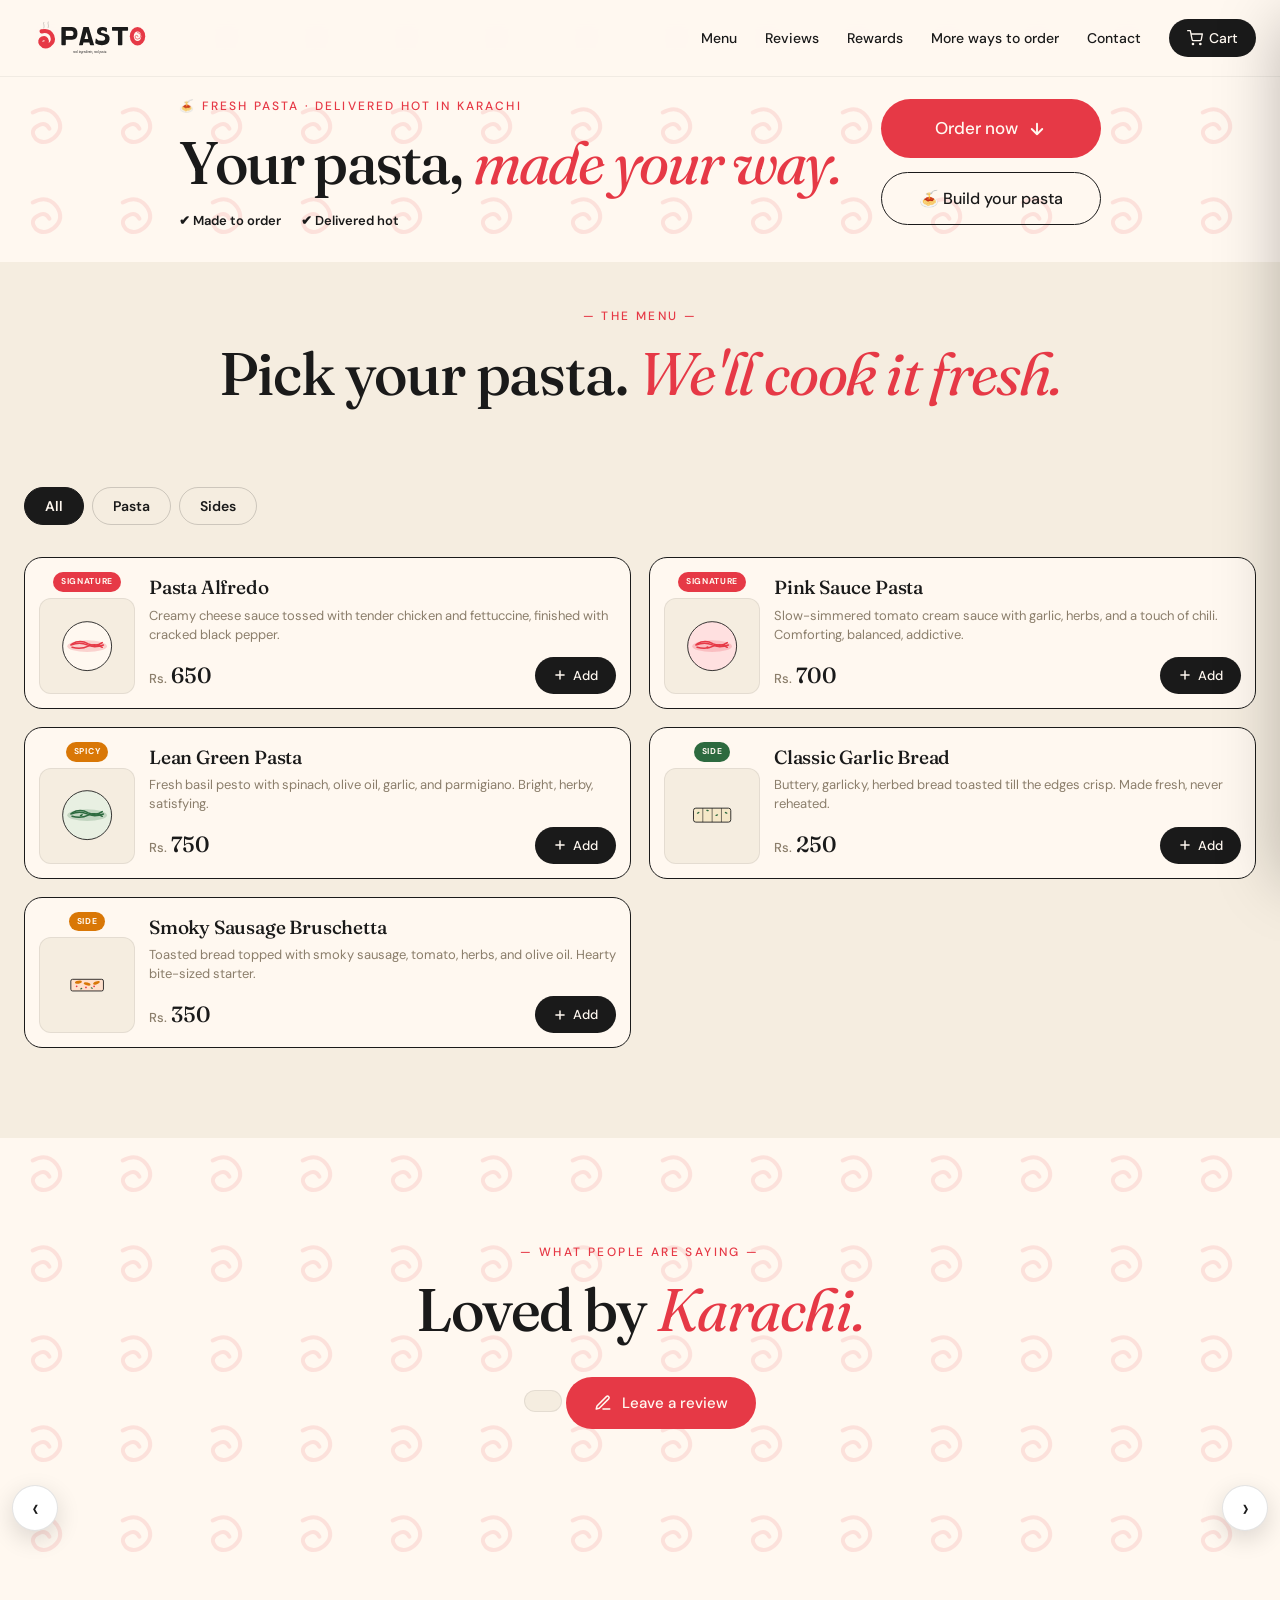
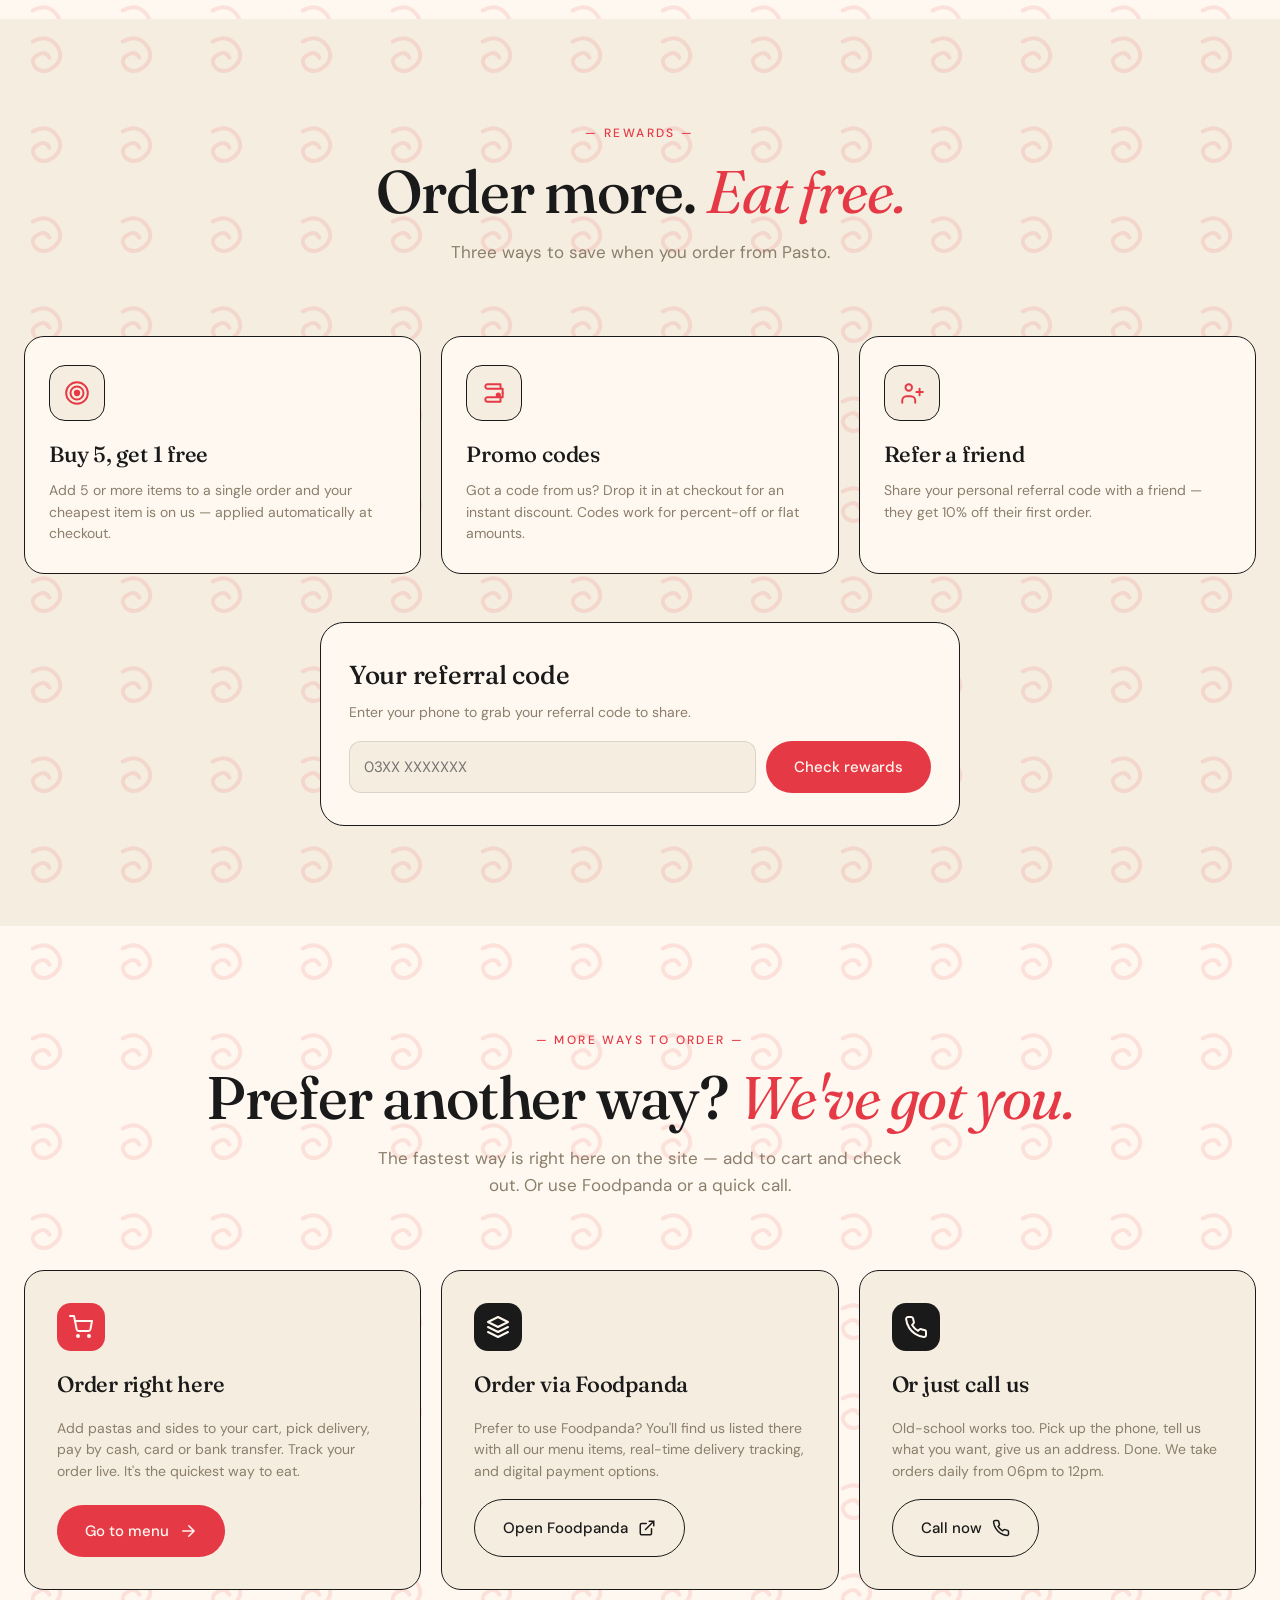
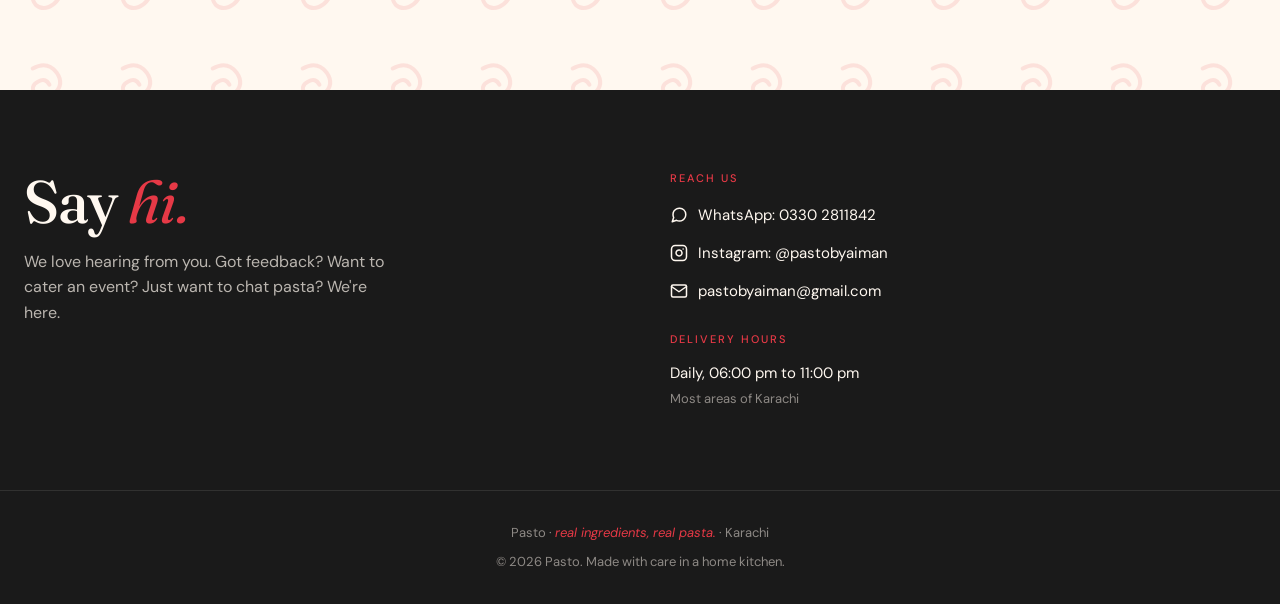
==== index.html @ b7cdc54b "Update hero headline to "Your pasta, made your way" Co-Authored-By: Claude Opus 4.8 <noreply@anthrop" ====
<!DOCTYPE html>
<html lang="en">
<head>
  <meta charset="UTF-8">
  <meta name="viewport" content="width=device-width, initial-scale=1.0">

  <!-- Google Search Console verification -->
  <meta name="google-site-verification" content="7S6_-3o05Q2TpvvovFCHwe0gP1qkDDRc6WX0HGhuEpw" />

  <!-- ============================================== -->
  <!-- SEO — primary tags                             -->
  <!-- ============================================== -->
  <title>Pasto by Aiman — Fresh Italian Pasta Delivered in Karachi</title>
  <meta name="description" content="Fresh pasta, slow simmered sauces, real ingredients only. Order signature Alfredo, Pink Sauce, and more — cooked fresh and delivered hot across Karachi. Cash on delivery.">
  <meta name="keywords" content="pasta delivery Karachi, Italian food Karachi, Pasto by Aiman, fresh pasta home delivery, Alfredo pasta Karachi, pink sauce pasta, pesto pasta, food delivery Karachi, home kitchen Karachi">
  <meta name="author" content="Pasto by Aiman">
  <meta name="robots" content="index, follow, max-image-preview:large">
  <meta name="theme-color" content="#E63946">
  <link rel="canonical" href="https://www.pastobyaiman.com/">

  <!-- Geo targeting (helps local search) -->
  <meta name="geo.region" content="PK-SD">
  <meta name="geo.placename" content="Karachi">
  <meta name="geo.position" content="24.8607;67.0011">
  <meta name="ICBM" content="24.8607, 67.0011">

  <!-- ============================================== -->
  <!-- Open Graph (Facebook, WhatsApp, Instagram)     -->
  <!-- ============================================== -->
  <meta property="og:type" content="restaurant.restaurant">
  <meta property="og:site_name" content="Pasto by Aiman">
  <meta property="og:title" content="Pasto by Aiman — Fresh Italian Pasta Delivered in Karachi">
  <meta property="og:description" content="Fresh pasta, slow simmered sauces, real ingredients only. Order signature Alfredo, Pink Sauce, and more — cooked fresh and delivered hot across Karachi. Cash on delivery.">
  <meta property="og:url" content="https://www.pastobyaiman.com/">
  <meta property="og:image" content="https://www.pastobyaiman.com/assets/og-image.png">
  <meta property="og:image:secure_url" content="https://www.pastobyaiman.com/assets/og-image.png">
  <meta property="og:image:width" content="1200">
  <meta property="og:image:height" content="630">
  <meta property="og:image:alt" content="Pasto by Aiman — fresh Italian pasta delivered in Karachi">
  <meta property="og:locale" content="en_PK">

  <!-- ============================================== -->
  <!-- Twitter Card                                   -->
  <!-- ============================================== -->
  <meta name="twitter:card" content="summary_large_image">
  <meta name="twitter:title" content="Pasto by Aiman — Fresh Italian Pasta Delivered in Karachi">
  <meta name="twitter:description" content="Fresh pasta, slow simmered sauces, real ingredients only. Order signature Alfredo, Pink Sauce, and more — cooked fresh and delivered hot across Karachi. Cash on delivery.">
  <meta name="twitter:image" content="https://www.pastobyaiman.com/assets/og-image.png">

  <!-- ============================================== -->
  <!-- Favicons — multiple sizes so Google can pick   -->
  <!-- one for the search results sitelink icon       -->
  <!-- ============================================== -->
  <link rel="icon" type="image/svg+xml" href="/assets/logo-icon.svg">
  <link rel="icon" type="image/png" sizes="32x32"   href="/assets/logo-icon.png">
  <link rel="icon" type="image/png" sizes="192x192" href="/assets/logo-icon.png">
  <link rel="icon" type="image/png" sizes="512x512" href="/assets/logo-icon.png">
  <link rel="apple-touch-icon" sizes="180x180" href="/assets/logo-icon.png">
  <link rel="shortcut icon" href="/assets/logo-icon.png">

  <!-- ============================================== -->
  <!-- JSON-LD Structured Data — tells Google         -->
  <!-- this is a Restaurant. Required for the         -->
  <!-- "official site" badge + logo in search results. -->
  <!-- ============================================== -->
  <script type="application/ld+json">
  {
    "@context": "https://schema.org",
    "@graph": [
      {
        "@type": "Restaurant",
        "@id": "https://www.pastobyaiman.com/#restaurant",
        "name": "Pasto by Aiman",
        "alternateName": ["Pasto", "Pasto Karachi"],
        "url": "https://www.pastobyaiman.com/",
        "logo": "https://www.pastobyaiman.com/assets/logo-icon.png",
        "image": "https://www.pastobyaiman.com/assets/og-image.png",
        "description": "Fresh pasta, slow simmered sauces, real ingredients only. Order signature Alfredo, Pink Sauce, and more — cooked fresh and delivered hot across Karachi. Cash on delivery.",
        "servesCuisine": ["Italian", "Pasta"],
        "priceRange": "Rs. 250 – Rs. 750",
        "telephone": "+923302811842",
        "email": "pastobyaiman@gmail.com",
        "address": {
          "@type": "PostalAddress",
          "addressLocality": "Karachi",
          "addressRegion": "Sindh",
          "addressCountry": "PK"
        },
        "geo": {
          "@type": "GeoCoordinates",
          "latitude": 24.8607,
          "longitude": 67.0011
        },
        "openingHoursSpecification": [{
          "@type": "OpeningHoursSpecification",
          "dayOfWeek": ["Monday","Tuesday","Wednesday","Thursday","Friday","Saturday","Sunday"],
          "opens": "18:00",
          "closes": "23:00"
        }],
        "sameAs": [
          "https://instagram.com/pastokarachi"
        ],
        "acceptsReservations": false,
        "hasMenu": "https://www.pastobyaiman.com/#menu",
        "potentialAction": {
          "@type": "OrderAction",
          "target": "https://www.pastobyaiman.com/#order"
        }
      },
      {
        "@type": "Organization",
        "@id": "https://www.pastobyaiman.com/#organization",
        "name": "Pasto by Aiman",
        "url": "https://www.pastobyaiman.com/",
        "logo": {
          "@type": "ImageObject",
          "url": "https://www.pastobyaiman.com/assets/logo-icon.png",
          "width": 512,
          "height": 512
        },
        "sameAs": ["https://instagram.com/pastokarachi"]
      },
      {
        "@type": "WebSite",
        "@id": "https://www.pastobyaiman.com/#website",
        "url": "https://www.pastobyaiman.com/",
        "name": "Pasto by Aiman",
        "description": "Fresh pasta, slow simmered sauces, real ingredients only. Order signature Alfredo, Pink Sauce, and more — cooked fresh and delivered hot across Karachi. Cash on delivery.",
        "publisher": { "@id": "https://www.pastobyaiman.com/#organization" }
      }
    ]
  }
  </script>

  <!-- Google Fonts -->
  <link rel="preconnect" href="https://fonts.googleapis.com">
  <link rel="preconnect" href="https://fonts.gstatic.com" crossorigin>
  <link href="https://fonts.googleapis.com/css2?family=Fraunces:ital,opsz,wght@0,9..144,400;0,9..144,500;0,9..144,700;1,9..144,400;1,9..144,500&family=DM+Sans:wght@400;500;700&display=swap" rel="stylesheet">

  <!-- Stylesheet -->
  <link rel="stylesheet" href="css/styles.css">
</head>
<body>

  <!-- ============================================== -->
  <!-- PRE-LAUNCH COUNTDOWN BANNER                    -->
  <!-- Sticky banner at the top, hides itself after   -->
  <!-- the launch date in config.js                   -->
  <!-- ============================================== -->
  <div class="launch-banner" id="launchBanner" hidden>
    <div class="launch-banner-inner">
      <span class="launch-banner-eyebrow">🍝 Opening soon · Karachi</span>
      <div class="launch-countdown" id="launchCountdown">
        <div class="lc-cell"><span class="lc-num" id="lcDays">00</span><span class="lc-label">days</span></div>
        <div class="lc-cell"><span class="lc-num" id="lcHours">00</span><span class="lc-label">hours</span></div>
        <div class="lc-cell"><span class="lc-num" id="lcMins">00</span><span class="lc-label">min</span></div>
        <div class="lc-cell"><span class="lc-num" id="lcSecs">00</span><span class="lc-label">sec</span></div>
      </div>
      <button class="launch-banner-cta" onclick="openLaunchModal()">Get notified</button>
    </div>
  </div>

  <!-- ============================================== -->
  <!-- PAUSE BANNER                                   -->
  <!-- Shown when the owner has toggled ordering off. -->
  <!-- ============================================== -->
  <div class="pause-banner" id="pauseBanner" hidden role="status" aria-live="polite">
    <div class="pause-banner-inner">
      <span class="pause-banner-icon" aria-hidden="true">🚫</span>
      <span class="pause-banner-text">
        <strong>We're not taking orders right now.</strong>
        <span id="pauseBannerReason"></span>
      </span>
    </div>
  </div>

  <!-- ============================================== -->
  <!-- NAVIGATION                                     -->
  <!-- ============================================== -->
  <nav class="nav">
    <div class="nav-inner">
      <a href="#" class="nav-logo" aria-label="Pasto — home">
        <img src="assets/logo-horizontal.svg" alt="Pasto" class="nav-logo-img">
      </a>
      <div class="nav-links">
        <a href="#menu">Menu</a>
        <a href="#reviews">Reviews</a>
        <a href="#rewards">Rewards</a>
        <a href="#order">More ways to order</a>
        <a href="#contact">Contact</a>
        <button class="nav-cart empty" id="navCart" onclick="openCart()">
          <svg width="16" height="16" viewBox="0 0 24 24" fill="none" stroke="currentColor" stroke-width="2" stroke-linecap="round" stroke-linejoin="round">
            <circle cx="9" cy="21" r="1"/>
            <circle cx="20" cy="21" r="1"/>
            <path d="M1 1h4l2.68 13.39a2 2 0 0 0 2 1.61h9.72a2 2 0 0 0 2-1.61L23 6H6"/>
          </svg>
          Cart <span class="cart-count" id="cartCount">0</span>
        </button>
      </div>
      <button class="nav-hamburger" id="navHamburger" aria-label="Menu" aria-expanded="false" aria-controls="mobileNav" onclick="toggleMobileNav()">
        <span></span><span></span><span></span>
      </button>
    </div>
    <div class="mobile-nav" id="mobileNav" hidden>
      <a href="#menu" onclick="closeMobileNav()">Menu</a>
      <a href="#reviews" onclick="closeMobileNav()">Reviews</a>
      <a href="#rewards" onclick="closeMobileNav()">Rewards</a>
      <a href="#order" onclick="closeMobileNav()">More ways to order</a>
      <a href="#contact" onclick="closeMobileNav()">Contact</a>
    </div>
  </nav>

  <!-- ============================================== -->
  <!-- HERO SECTION                                   -->
  <!-- Edit text content directly here                -->
  <!-- ============================================== -->
  <section class="hero hero-compact hero-split">
    <div class="noodle-bg"></div>
    <div class="hero-compact-inner">
      <div class="hero-split-text">
        <div class="hero-eyebrow">🍝 Fresh pasta · delivered hot in Karachi</div>
        <h1 class="hero-title">Your pasta, <em>made your way.</em></h1>

        <!-- Hero launch badge — auto-hides after launch date -->
        <div class="hero-launch-badge" id="heroLaunchBadge" hidden>
          <span class="hero-launch-icon">🍝</span>
          <span class="hero-launch-text">
            <strong>Opening 1st July 2026</strong>
            <span class="hero-launch-sub" id="heroLaunchSub">Get notified when we go live</span>
          </span>
          <button class="hero-launch-btn" onclick="openLaunchModal()">Notify me</button>
        </div>

        <div class="hero-trust">
          <span class="hero-trust-item">✔ Made to order</span>
          <span class="hero-trust-item">✔ Delivered hot</span>
        </div>
      </div>

      <div class="hero-split-cta">
        <a href="#menu" class="btn btn-primary hero-order-btn">
          Order now
          <svg viewBox="0 0 24 24" fill="none" stroke="currentColor" stroke-width="2.5" stroke-linecap="round" stroke-linejoin="round"><path d="M12 5v14M5 12l7 7 7-7"/></svg>
        </a>
        <button type="button" class="btn btn-secondary hero-build-btn" onclick="openBuildPasta()">
          🍝 Build your pasta
        </button>
      </div>
    </div>
  </section>

  <!-- ============================================== -->
  <!-- MENU SECTION                                   -->
  <!-- Menu items are populated by js/app.js          -->
  <!-- Edit prices/items in js/config.js              -->
  <!-- ============================================== -->
  <section class="menu-section" id="menu">
    <div class="section-inner">
      <div class="section-header menu-header reveal">
        <div class="section-eyebrow">— the menu —</div>
        <h2 class="section-title">Pick your pasta. <em>We'll cook it fresh.</em></h2>
      </div>

      <!-- Festive menu-wide discount banner (admin-controlled) -->
      <div class="promo-banner" id="promoBanner" hidden role="status" aria-live="polite"></div>

      <!-- Sticky category tabs -->
      <div class="menu-cats" id="menuCats" role="tablist" aria-label="Menu categories">
        <!-- Tabs are rendered by renderCategoryTabs() in app.js from the live
             categories. This "All" button is a first-paint placeholder. -->
        <button class="menu-cat active" data-cat="all" role="tab" onclick="filterMenuCategory('all', this)">All</button>
      </div>

      <div class="menu-grid" id="menuGrid">
        <!-- Menu items rendered dynamically as vertical list rows -->
      </div>
    </div>
  </section>

  <!-- ============================================== -->
  <!-- REVIEWS SECTION                                -->
  <!-- Cards are populated by js/app.js               -->
  <!-- Edit reviews in js/config.js (REVIEWS array)   -->
  <!-- ============================================== -->
  <section class="reviews-section" id="reviews">
    <div class="noodle-bg"></div>
    <div class="section-inner">
      <div class="section-header reveal">
        <div class="section-eyebrow">— what people are saying —</div>
        <h2 class="section-title">Loved by <em>Karachi.</em></h2>
        <div class="reviews-summary" id="reviewsSummary">
          <!-- Average rating rendered dynamically -->
        </div>
        <button class="btn btn-primary reviews-cta" onclick="openReviewModal()">
          <svg viewBox="0 0 24 24" fill="none" stroke="currentColor" stroke-width="2" stroke-linecap="round" stroke-linejoin="round"><path d="M12 20h9M16.5 3.5a2.12 2.12 0 0 1 3 3L7 19l-4 1 1-4 12.5-12.5z"/></svg>
          Leave a review
        </button>
      </div>
      <div class="reviews-carousel" id="reviewsCarousel">
        <button class="reviews-arrow left" type="button" aria-label="Previous reviews" onclick="scrollReviews(-1)">‹</button>
        <div class="reviews-grid" id="reviewsGrid">
          <!-- Review cards rendered dynamically -->
        </div>
        <button class="reviews-arrow right" type="button" aria-label="See more reviews" onclick="scrollReviews(1)">›</button>
      </div>
      <div class="reviews-hint" id="reviewsHint" hidden>← swipe to see more reviews →</div>
      <div class="reviews-empty" id="reviewsEmpty" hidden>
        <p>No reviews yet — be the first to share your experience.</p>
      </div>
    </div>
  </section>

  <!-- ============================================== -->
  <!-- REWARDS / LOYALTY SECTION                      -->
  <!-- ============================================== -->
  <section class="rewards-section" id="rewards">
    <div class="noodle-bg"></div>
    <div class="section-inner">
      <div class="section-header reveal">
        <div class="section-eyebrow" style="color: var(--red)">— rewards —</div>
        <h2 class="section-title">Order more. <em>Eat free.</em></h2>
        <p class="section-sub">Three ways to save when you order from Pasto.</p>
      </div>

      <div class="rewards-grid reveal">
        <div class="reward-card">
          <div class="reward-icon">
            <svg viewBox="0 0 24 24" fill="none" stroke="currentColor" stroke-width="1.8" stroke-linecap="round" stroke-linejoin="round"><circle cx="12" cy="12" r="10"/><circle cx="12" cy="12" r="6"/><circle cx="12" cy="12" r="2" fill="currentColor"/></svg>
          </div>
          <h3 class="reward-title">Buy 5, get 1 free</h3>
          <p class="reward-text">Add 5 or more items to a single order and your cheapest item is on us — applied automatically at checkout.</p>
        </div>
        <div class="reward-card">
          <div class="reward-icon">
            <svg viewBox="0 0 24 24" fill="none" stroke="currentColor" stroke-width="1.8" stroke-linecap="round" stroke-linejoin="round"><path d="M20 12V8H6a2 2 0 0 1 0-4h12v4"/><path d="M20 12v4H6a2 2 0 0 0 0 4h12v-4"/><circle cx="16" cy="14" r="1.5" fill="currentColor"/></svg>
          </div>
          <h3 class="reward-title">Promo codes</h3>
          <p class="reward-text">Got a code from us? Drop it in at checkout for an instant discount. Codes work for percent-off or flat amounts.</p>
        </div>
        <div class="reward-card">
          <div class="reward-icon">
            <svg viewBox="0 0 24 24" fill="none" stroke="currentColor" stroke-width="1.8" stroke-linecap="round" stroke-linejoin="round"><circle cx="9" cy="7" r="3"/><path d="M3 21v-2a4 4 0 0 1 4-4h4a4 4 0 0 1 4 4v2"/><line x1="19" y1="8" x2="19" y2="14"/><line x1="22" y1="11" x2="16" y2="11"/></svg>
          </div>
          <h3 class="reward-title">Refer a friend</h3>
          <p class="reward-text">Share your personal referral code with a friend — they get 10% off their first order.</p>
        </div>
      </div>

      <!-- Loyalty card lookup -->
      <div class="rewards-lookup reveal" id="rewardsLookup">
        <div class="rewards-lookup-head">
          <h3 class="rewards-lookup-title">Your referral code</h3>
          <p class="rewards-lookup-sub">Enter your phone to grab your referral code to share.</p>
        </div>
        <form class="rewards-form" id="rewardsForm">
          <input type="tel" id="rewardsPhone" placeholder="03XX XXXXXXX" required>
          <button type="submit" class="btn btn-primary">Check rewards</button>
        </form>

        <div class="rewards-result" id="rewardsResult" hidden>
          <!-- Filled in by app.js -->
        </div>
      </div>
    </div>
  </section>

  <!-- ============================================== -->
  <!-- ORDER SECTION                                  -->
  <!-- ============================================== -->
  <section class="order-section" id="order">
    <div class="noodle-bg"></div>
    <div class="section-inner">
      <div class="section-header reveal">
        <div class="section-eyebrow">— more ways to order —</div>
        <h2 class="section-title">Prefer another way? <em>We've got you.</em></h2>
        <p class="section-sub">The fastest way is right here on the site — add to cart and check out. Or use Foodpanda or a quick call.</p>
      </div>
      <div class="order-options">
        <div class="order-card featured reveal">
          <div class="order-card-icon">
            <svg viewBox="0 0 24 24" fill="none" stroke="currentColor" stroke-width="2" stroke-linecap="round" stroke-linejoin="round"><circle cx="9" cy="21" r="1"/><circle cx="20" cy="21" r="1"/><path d="M1 1h4l2.68 13.39a2 2 0 0 0 2 1.61h9.72a2 2 0 0 0 2-1.61L23 6H6"/></svg>
          </div>
          <h3 class="order-card-title">Order right here</h3>
          <p class="order-card-desc">Add pastas and sides to your cart, pick delivery, pay by cash, card or bank transfer. Track your order live. It's the quickest way to eat.</p>
          <button class="btn btn-primary" onclick="document.getElementById('menu').scrollIntoView({behavior:'smooth'})" style="align-self: flex-start;">
            Go to menu
            <svg viewBox="0 0 24 24" fill="none" stroke="currentColor" stroke-width="2" stroke-linecap="round"><path d="M5 12h14M13 5l7 7-7 7"/></svg>
          </button>
        </div>
        <div class="order-card reveal">
          <div class="order-card-icon">
            <svg viewBox="0 0 24 24" fill="none" stroke="currentColor" stroke-width="2" stroke-linecap="round" stroke-linejoin="round"><path d="M12 2L2 7l10 5 10-5-10-5zM2 17l10 5 10-5M2 12l10 5 10-5"/></svg>
          </div>
          <h3 class="order-card-title">Order via Foodpanda</h3>
          <p class="order-card-desc">Prefer to use Foodpanda? You'll find us listed there with all our menu items, real-time delivery tracking, and digital payment options.</p>
          <a href="#" id="foodpandaBtn" target="_blank" rel="noopener" class="btn btn-secondary" style="align-self: flex-start;">
            Open Foodpanda
            <svg viewBox="0 0 24 24" fill="none" stroke="currentColor" stroke-width="2" stroke-linecap="round"><path d="M18 13v6a2 2 0 0 1-2 2H5a2 2 0 0 1-2-2V8a2 2 0 0 1 2-2h6M15 3h6v6M10 14L21 3"/></svg>
          </a>
        </div>
        <div class="order-card reveal">
          <div class="order-card-icon">
            <svg viewBox="0 0 24 24" fill="none" stroke="currentColor" stroke-width="2" stroke-linecap="round" stroke-linejoin="round"><path d="M22 16.92v3a2 2 0 0 1-2.18 2 19.79 19.79 0 0 1-8.63-3.07 19.5 19.5 0 0 1-6-6 19.79 19.79 0 0 1-3.07-8.67A2 2 0 0 1 4.11 2h3a2 2 0 0 1 2 1.72c.127.96.361 1.903.7 2.81a2 2 0 0 1-.45 2.11L8.09 9.91a16 16 0 0 0 6 6l1.27-1.27a2 2 0 0 1 2.11-.45c.907.339 1.85.573 2.81.7A2 2 0 0 1 22 16.92z"/></svg>
          </div>
          <h3 class="order-card-title">Or just call us</h3>
          <p class="order-card-desc">Old-school works too. Pick up the phone, tell us what you want, give us an address. Done. We take orders daily from 06pm to 12pm.</p>
          <a href="#" id="callBtn" class="btn btn-secondary" style="align-self: flex-start;">
            Call now
            <svg viewBox="0 0 24 24" fill="none" stroke="currentColor" stroke-width="2" stroke-linecap="round"><path d="M22 16.92v3a2 2 0 0 1-2.18 2 19.79 19.79 0 0 1-8.63-3.07 19.5 19.5 0 0 1-6-6 19.79 19.79 0 0 1-3.07-8.67A2 2 0 0 1 4.11 2h3a2 2 0 0 1 2 1.72c.127.96.361 1.903.7 2.81a2 2 0 0 1-.45 2.11L8.09 9.91a16 16 0 0 0 6 6l1.27-1.27a2 2 0 0 1 2.11-.45c.907.339 1.85.573 2.81.7A2 2 0 0 1 22 16.92z"/></svg>
          </a>
        </div>
      </div>
    </div>
  </section>

  <!-- ============================================== -->
  <!-- CONTACT SECTION                                -->
  <!-- ============================================== -->
  <section class="contact-section" id="contact">
    <div class="contact-inner">
      <div class="contact-grid">
        <div>
          <h2 class="section-title" style="color: var(--cream); text-align: left;">Say <em>hi.</em></h2>
          <p style="color: rgba(255, 248, 240, 0.7); margin-top: 8px; max-width: 380px;">We love hearing from you. Got feedback? Want to cater an event? Just want to chat pasta? We're here.</p>
        </div>
        <div class="contact-block">
          <div class="contact-label">Reach us</div>
          <div class="contact-links" id="contactLinks">
            <!-- Rendered by app.js using config -->
          </div>
          <div style="margin-top: 28px;">
            <div class="contact-label">Delivery hours</div>
            <div style="color: var(--cream); font-size: 15px;">Daily, 06:00 pm to 11:00 pm</div>
            <div style="color: rgba(255, 248, 240, 0.5); font-size: 13px; margin-top: 4px;">Most areas of Karachi</div>
          </div>
        </div>
      </div>
    </div>
  </section>

  <!-- ============================================== -->
  <!-- FOOTER                                         -->
  <!-- ============================================== -->
  <footer class="footer">
    <div style="margin-bottom: 8px;">Pasto · <em>real ingredients, real pasta.</em> · Karachi</div>
    <div>© 2026 Pasto. Made with care in a home kitchen.</div>
  </footer>

  <!-- ============================================== -->
  <!-- DISH PHOTO LIGHTBOX                            -->
  <!-- ============================================== -->
  <div class="dish-lightbox" id="dishLightbox" hidden onclick="if(event.target===this)closeDishLightbox()">
    <button class="dish-lightbox-close" onclick="closeDishLightbox()" aria-label="Close photo">
      <svg viewBox="0 0 24 24" fill="none" stroke="currentColor" stroke-width="2.5" stroke-linecap="round"><path d="M18 6L6 18M6 6l12 12"/></svg>
    </button>
    <figure class="dish-lightbox-figure">
      <img id="dishLightboxImg" src="" alt="">
      <figcaption id="dishLightboxCaption"></figcaption>
    </figure>
  </div>

  <!-- ============================================== -->
  <!-- PRODUCT POPUP (photo, description, add-ons)    -->
  <!-- ============================================== -->
  <div class="product-modal" id="productModal" hidden onclick="if(event.target===this)closeProductModal()">
    <div class="product-modal-card" role="dialog" aria-modal="true" aria-label="Product details">
      <button class="product-modal-close" onclick="closeProductModal()" aria-label="Close">
        <svg viewBox="0 0 24 24" fill="none" stroke="currentColor" stroke-width="2.5" stroke-linecap="round"><path d="M18 6L6 18M6 6l12 12"/></svg>
      </button>
      <div class="product-modal-body" id="productModalBody"><!-- filled dynamically --></div>
    </div>
  </div>

  <!-- ============================================== -->
  <!-- BUILD YOUR PASTA CUSTOMISER                     -->
  <!-- ============================================== -->
  <div class="product-modal" id="buildModal" hidden onclick="if(event.target===this)closeBuildPasta()">
    <div class="product-modal-card" role="dialog" aria-modal="true" aria-label="Build your pasta">
      <button class="product-modal-close" onclick="closeBuildPasta()" aria-label="Close">
        <svg viewBox="0 0 24 24" fill="none" stroke="currentColor" stroke-width="2.5" stroke-linecap="round"><path d="M18 6L6 18M6 6l12 12"/></svg>
      </button>
      <div class="product-modal-body" id="buildModalBody"><!-- filled dynamically --></div>
    </div>
  </div>

  <!-- ============================================== -->
  <!-- STICKY VIEW-CART BAR (shows when cart has items) -->
  <!-- ============================================== -->
  <button class="cart-bar" id="cartBar" hidden onclick="openCart()" aria-label="View cart and check out">
    <span class="cart-bar-left">
      <span class="cart-bar-badge" id="cartBarCount">0</span>
      <span class="cart-bar-label">View cart</span>
    </span>
    <span class="cart-bar-right">
      <span class="cart-bar-total" id="cartBarTotal">Rs. 0</span>
      <svg viewBox="0 0 24 24" fill="none" stroke="currentColor" stroke-width="2.5" stroke-linecap="round" stroke-linejoin="round"><path d="M5 12h14M13 5l7 7-7 7"/></svg>
    </span>
  </button>

  <!-- ============================================== -->
  <!-- CART DRAWER                                    -->
  <!-- ============================================== -->
  <div class="overlay" id="overlay" onclick="closeCart(); closeModal(); closeReviewModal(); closeLaunchModal(); closeOrderConfirmModal(); closeClosedModal(); closePausedModal(); closeProductModal(); closeBuildPasta();"></div>
  <aside class="cart-drawer" id="cartDrawer">
    <div class="cart-header">
      <div class="cart-title">Your order</div>
      <button class="cart-close" onclick="closeCart()" aria-label="Close cart">
        <svg width="18" height="18" viewBox="0 0 24 24" fill="none" stroke="currentColor" stroke-width="2" stroke-linecap="round"><path d="M18 6L6 18M6 6l12 12"/></svg>
      </button>
    </div>
    <div class="cart-body" id="cartBody"></div>
    <div class="cart-foot">
      <div class="cart-total">
        <span class="cart-total-label">Total</span>
        <span class="cart-total-val" id="cartTotal">Rs. 0</span>
      </div>
      <div class="cart-note">Cash on delivery · Free in most of Karachi</div>
      <button class="checkout-btn" id="checkoutBtn" onclick="openCheckoutModal()" disabled>
        Place order
        <svg width="16" height="16" viewBox="0 0 24 24" fill="none" stroke="currentColor" stroke-width="2" stroke-linecap="round" stroke-linejoin="round"><path d="M21 11.5a8.38 8.38 0 0 1-.9 3.8 8.5 8.5 0 0 1-7.6 4.7 8.38 8.38 0 0 1-3.8-.9L3 21l1.9-5.7a8.38 8.38 0 0 1-.9-3.8 8.5 8.5 0 0 1 4.7-7.6 8.38 8.38 0 0 1 3.8-.9h.5a8.48 8.48 0 0 1 8 8v.5z"/></svg>
      </button>
    </div>
  </aside>

  <!-- ============================================== -->
  <!-- CHECKOUT MODAL                                 -->
  <!-- ============================================== -->
  <div class="modal" id="checkoutModal">
    <h2 class="modal-title">One more step</h2>
    <p class="modal-sub">Fill in your details — we'll start on your order right away.</p>
    <div class="field">
      <label for="custName">Name</label>
      <input type="text" id="custName" placeholder="Your full name" required>
    </div>
    <div class="field">
      <label for="custPhone">Phone</label>
      <input type="tel" id="custPhone" placeholder="03XX XXXXXXX" required>
    </div>
    <div class="field">
      <label for="custAltPhone">Alternate phone (optional)</label>
      <input type="tel" id="custAltPhone" placeholder="Another number we can reach you on">
    </div>
    <div class="field">
      <label for="custEmail">Email (optional)</label>
      <input type="email" id="custEmail" placeholder="For an order confirmation">
    </div>
    <div class="field">
      <label for="custAddress">Delivery address</label>
      <textarea id="custAddress" placeholder="House #, street, area, city — and any landmark" required></textarea>
    </div>
    <div class="field">
      <label for="custNotes">Notes (optional)</label>
      <textarea id="custNotes" placeholder="Less spicy? No coriander? Extra napkins? Let us know."></textarea>
    </div>
    <div class="field">
      <label for="custCoupon">Promo / referral code (optional)</label>
      <div class="coupon-row">
        <input type="text" id="custCoupon" placeholder="e.g. WELCOME10" autocomplete="off" maxlength="32">
        <button type="button" class="btn btn-secondary coupon-apply" onclick="applyCoupon()">Apply</button>
      </div>
      <div class="coupon-feedback" id="couponFeedback"></div>
    </div>
    <div class="checkout-loyalty" id="checkoutLoyalty" hidden></div>

    <!-- Payment method picker -->
    <div class="field">
      <label>Payment method</label>
      <div class="pay-picker" id="payPicker">
        <label class="pay-option active">
          <input type="radio" name="payMethod" value="cod" checked onchange="onPayMethodChange()">
          <span class="pay-option-body">
            <svg viewBox="0 0 24 24" fill="none" stroke="currentColor" stroke-width="2" stroke-linecap="round" stroke-linejoin="round"><rect x="2" y="6" width="20" height="12" rx="2"/><circle cx="12" cy="12" r="2"/></svg>
            <span class="pay-option-title">Cash on delivery</span>
            <span class="pay-option-desc">Pay the rider when your order arrives.</span>
          </span>
        </label>
        <label class="pay-option pay-option-promo">
          <input type="radio" name="payMethod" value="prepay" onchange="onPayMethodChange()">
          <span class="pay-option-body">
            <svg viewBox="0 0 24 24" fill="none" stroke="currentColor" stroke-width="2" stroke-linecap="round" stroke-linejoin="round"><rect x="2" y="5" width="20" height="14" rx="2"/><path d="M2 10h20"/></svg>
            <span class="pay-option-title">Prepay — Easypaisa / JazzCash <span class="pay-option-badge" id="prepayBadge">SAVE</span></span>
            <span class="pay-option-desc">Pay in advance and save. We'll show the number after you place the order.</span>
          </span>
        </label>
      </div>
    </div>

    <!-- Prepay note (the wallet number is revealed only after the order is placed) -->
    <div class="pay-panel" id="prepayPanel" hidden>
      <p class="pay-card-note">After you place the order, we'll show our Easypaisa/JazzCash number on the confirmation screen — pay there and upload your screenshot.</p>
    </div>

    <div class="checkout-total" id="checkoutTotal"></div>
    <div class="modal-foot">
      <button class="modal-cancel" onclick="closeModal()">Cancel</button>
      <button class="modal-submit" onclick="submitOrder()">Place order</button>
    </div>
  </div>

  <!-- ============================================== -->
  <!-- CLOSED / OUTSIDE BUSINESS HOURS MODAL          -->
  <!-- Shown when a customer tries to check out       -->
  <!-- before 6 PM or after 11 PM Karachi time.       -->
  <!-- ============================================== -->
  <div class="modal closed-modal" id="closedModal">
    <div class="closed-modal-icon">🕕</div>
    <h2 class="modal-title">Kitchen's closed right now</h2>
    <p class="modal-sub">
      We take orders during our kitchen hours (Karachi time) —
      that way every dish is cooked to order and delivered piping hot.
    </p>
    <div class="closed-status" id="closedStatus"></div>
    <p class="closed-note">
      Your cart is saved. Come back when we're open and we'll get cooking right away 🍝
    </p>
    <div class="modal-foot">
      <button class="modal-submit" onclick="closeClosedModal()">Got it</button>
    </div>
  </div>

  <!-- ============================================== -->
  <!-- PAUSED MODAL — owner has toggled ordering off  -->
  <!-- ============================================== -->
  <div class="modal closed-modal" id="pausedModal">
    <div class="closed-modal-icon">🚫</div>
    <h2 class="modal-title">Not taking orders right now</h2>
    <p class="modal-sub" id="pausedModalMsg">
      We've paused orders for a moment. Please try again shortly — we'll be back on very soon 🍝
    </p>
    <p class="closed-note">
      Your cart is saved. As soon as we're back on, tap Place order and we'll get cooking.
    </p>
    <div class="modal-foot">
      <button class="modal-submit" onclick="closePausedModal()">Got it</button>
    </div>
  </div>

  <!-- ============================================== -->
  <!-- ORDER CONFIRMATION MODAL                       -->
  <!-- Shown AFTER an order is saved to the database. -->
  <!-- The WhatsApp button is a real anchor so tapping -->
  <!-- it counts as a direct user gesture (fixes iOS   -->
  <!-- Safari popup blocking).                        -->
  <!-- ============================================== -->
  <div class="modal order-confirm-modal" id="orderConfirmModal">
    <div class="order-confirm-check" aria-hidden="true">
      <svg viewBox="0 0 24 24" fill="none" stroke="currentColor" stroke-width="3" stroke-linecap="round" stroke-linejoin="round"><polyline points="20 6 9 17 4 12"/></svg>
    </div>
    <h2 class="modal-title">Order placed!</h2>
    <p class="modal-sub">We got your order and we're getting ready to cook 🍝</p>

    <div class="oc-code-card">
      <div class="oc-code-label">Your order code</div>
      <div class="oc-code-value">#<span id="confirmOrderCode">–</span></div>
    </div>

    <!-- Prepay wallet reveal + screenshot upload (populated by app.js for prepay orders) -->
    <div class="prepay-reveal" id="prepayReveal" hidden></div>

    <p class="oc-instructions">
      Track your order status live below. We'll update you every step of the way — from prep to your door.
    </p>

    <button type="button" class="oc-primary-btn" onclick="finishOrderFlow()">
      Continue to my order tracker
    </button>
  </div>

  <!-- ============================================== -->
  <!-- REVIEW SUBMISSION MODAL                        -->
  <!-- ============================================== -->
  <div class="modal" id="reviewModal">
    <h2 class="modal-title">Share your experience</h2>
    <p class="modal-sub">Tell us how it went. Your review will be sent to us for moderation, and may be featured on the site.</p>
    <div class="field">
      <label for="revName">Your name</label>
      <input type="text" id="revName" placeholder="e.g. Sara Ahmed" required>
    </div>
    <div class="field">
      <label for="revLocation">Area (optional)</label>
      <input type="text" id="revLocation" placeholder="e.g. DHA, Clifton, Gulshan">
    </div>
    <div class="field">
      <label>Your rating</label>
      <div class="rating-input" id="ratingInput" role="radiogroup" aria-label="Star rating">
        <button type="button" class="rating-star" data-value="1" aria-label="1 star">★</button>
        <button type="button" class="rating-star" data-value="2" aria-label="2 stars">★</button>
        <button type="button" class="rating-star" data-value="3" aria-label="3 stars">★</button>
        <button type="button" class="rating-star" data-value="4" aria-label="4 stars">★</button>
        <button type="button" class="rating-star" data-value="5" aria-label="5 stars">★</button>
      </div>
    </div>
    <div class="field">
      <label for="revQuote">Your review</label>
      <textarea id="revQuote" placeholder="What did you order? How was the food, packaging, delivery?" required maxlength="400"></textarea>
    </div>
    <div class="modal-foot">
      <button class="modal-cancel" onclick="closeReviewModal()">Cancel</button>
      <button class="modal-submit" onclick="submitReview()">Submit review</button>
    </div>
  </div>

  <!-- ============================================== -->
  <!-- LIVE ORDER TRACKER                             -->
  <!-- Appears after a customer places an order.      -->
  <!-- Polls Supabase every 15s for status updates.   -->
  <!-- ============================================== -->
  <aside class="order-tracker" id="orderTracker" hidden aria-live="polite">
    <button class="order-tracker-close" id="orderTrackerClose" aria-label="Hide tracker">
      <svg viewBox="0 0 24 24" fill="none" stroke="currentColor" stroke-width="2" stroke-linecap="round"><path d="M18 6L6 18M6 6l12 12"/></svg>
    </button>
    <div class="order-tracker-head">
      <div>
        <div class="order-tracker-eyebrow">Your order</div>
        <div class="order-tracker-code">#<span id="trackerCode">—</span></div>
      </div>
      <div class="order-tracker-status" id="trackerStatus">Order received</div>
    </div>
    <ol class="order-tracker-steps" id="trackerSteps"></ol>
    <div class="order-tracker-foot" id="trackerFoot"></div>
  </aside>

  <!-- Floating pill to re-open a dismissed order tracker -->
  <button class="order-pill" id="orderPill" hidden aria-label="Reopen order tracker">
    <svg viewBox="0 0 24 24" fill="none" stroke="currentColor" stroke-width="2" stroke-linecap="round" stroke-linejoin="round"><circle cx="12" cy="12" r="9"/><path d="M12 7v5l3 2"/></svg>
    <span>Track order <span class="order-pill-code"></span></span>
  </button>

  <!-- ============================================== -->
  <!-- PRE-LAUNCH MODAL                               -->
  <!-- Appears when users try to add to cart or       -->
  <!-- check out before the launch date.              -->
  <!-- ============================================== -->
  <div class="modal launch-modal" id="launchModal">
    <div class="launch-modal-art">🍝</div>
    <h2 class="modal-title">We open on <em>1st July 2026</em></h2>
    <p class="modal-sub">Pasto is firing up the kitchen. We're not taking orders yet — but you can be the first to know the moment we go live.</p>

    <!-- Mini countdown inside the modal -->
    <div class="launch-modal-countdown" id="launchModalCountdown">
      <div class="lc-cell"><span class="lc-num" id="lcmDays">00</span><span class="lc-label">days</span></div>
      <div class="lc-cell"><span class="lc-num" id="lcmHours">00</span><span class="lc-label">hours</span></div>
      <div class="lc-cell"><span class="lc-num" id="lcmMins">00</span><span class="lc-label">min</span></div>
      <div class="lc-cell"><span class="lc-num" id="lcmSecs">00</span><span class="lc-label">sec</span></div>
    </div>

    <div class="field">
      <label for="notifyName">Your name</label>
      <input type="text" id="notifyName" placeholder="What should we call you?">
    </div>
    <div class="field">
      <label for="notifyPhone">WhatsApp number</label>
      <input type="tel" id="notifyPhone" placeholder="03XX XXXXXXX">
    </div>
    <p class="launch-modal-note">We'll WhatsApp you the moment we open and send your first-week discount code 🎁</p>
    <div class="modal-foot">
      <button class="modal-cancel" onclick="closeLaunchModal()">Browse menu</button>
      <button class="modal-submit" onclick="submitLaunchNotify()">Notify me</button>
    </div>
  </div>

  <!-- Toast notification -->
  <div class="toast" id="toast"></div>

  <!-- JavaScript files (order matters: config must load before app) -->
  <!-- Vendored supabase-js v2.110.0 (served same-origin — no third-party CDN; Finding 5) -->
  <script src="js/vendor/supabase.js"></script>
  <script src="js/config.js"></script>
  <script src="js/supabase-client.js"></script>
  <script src="js/app.js"></script>
</body>
</html>
---- css/styles.css ----
/* ==================================================
   PASTO — STYLESHEET
   All visual styling for the Pasto website.
   Edit this file to change colors, fonts, spacing, layout.
   ================================================== */

/* ============================================
   CSS VARIABLES (your brand colors & fonts)
   Edit these to change the entire site's look.
   ============================================ */
:root {
  --red: #E63946;
  --red-dark: #C92837;
  --charcoal: #1A1A1A;
  --cream: #FFF8F0;
  --cream-dark: #F5EDE0;
  --kraft: #C9A876;
  --muted: #8B7E6B;
  --display: 'Fraunces', Georgia, serif;
  --sans: 'DM Sans', -apple-system, sans-serif;
  --maxw: 1240px;
}

/* ============================================
   RESET & BASE
   ============================================ */
* {
  margin: 0;
  padding: 0;
  box-sizing: border-box;
  -webkit-tap-highlight-color: transparent;
}

html { scroll-behavior: smooth; }

body {
  font-family: var(--sans);
  color: var(--charcoal);
  background: var(--cream);
  line-height: 1.6;
  font-size: 16px;
  overflow-x: hidden;
}

img, svg { display: block; max-width: 100%; }
button { font-family: inherit; cursor: pointer; border: none; background: none; }
a { color: inherit; text-decoration: none; }

/* ============================================
   BACKGROUND NOODLE PATTERN
   Used throughout the site for subtle texture
   ============================================ */
.noodle-bg {
  position: absolute;
  inset: 0;
  background-image: url("data:image/svg+xml;utf8,<svg xmlns='http://www.w3.org/2000/svg' width='90' height='90' viewBox='0 0 90 90'><g transform='translate(18,14) rotate(-15)'><path d='M 12 12 Q 28 8 34 22 Q 39 36 26 42 Q 14 47 8 38 Q 4 28 14 26 Q 22 24 24 32' fill='none' stroke='%23E63946' stroke-width='4' stroke-linecap='round' stroke-linejoin='round' opacity='0.12'/></g></svg>");
  pointer-events: none;
  z-index: 0;
}

/* ============================================
   NAVIGATION
   ============================================ */
.nav {
  position: fixed;
  top: 0;
  left: 0;
  right: 0;
  z-index: 100;
  padding: 16px 24px;
  background: rgba(255, 248, 240, 0.92);
  backdrop-filter: blur(12px);
  -webkit-backdrop-filter: blur(12px);
  border-bottom: 1px solid rgba(26, 26, 26, 0.06);
  transition: padding 0.3s ease;
}

.nav-inner {
  max-width: var(--maxw);
  margin: 0 auto;
  display: flex;
  align-items: center;
  justify-content: space-between;
  gap: 16px;
}

.nav-logo {
  display: flex;
  align-items: center;
  text-decoration: none;
}
.nav-logo-img {
  height: 44px;
  width: auto;
  display: block;
}

.nav-links { display: flex; align-items: center; gap: 28px; }

.nav-links a {
  font-size: 14px;
  font-weight: 500;
  color: var(--charcoal);
  position: relative;
  transition: color 0.2s;
}

.nav-links a:hover { color: var(--red); }

.nav-cart {
  display: flex;
  align-items: center;
  gap: 6px;
  background: var(--charcoal);
  color: var(--cream);
  padding: 10px 18px;
  border-radius: 100px;
  font-size: 14px;
  font-weight: 500;
  transition: transform 0.2s, background 0.2s;
}

.nav-cart:hover {
  background: var(--red);
  transform: translateY(-1px);
}

.cart-count {
  background: var(--red);
  color: var(--cream);
  font-size: 11px;
  font-weight: 700;
  min-width: 20px;
  height: 20px;
  border-radius: 100px;
  display: inline-flex;
  align-items: center;
  justify-content: center;
  padding: 0 6px;
}

.nav-cart.empty .cart-count { display: none; }

@media (max-width: 768px) {
  .nav-links a:not(.nav-cart) { display: none; }
  .nav-logo-img { height: 36px; }
}

/* ============================================
   HERO SECTION
   ============================================ */
.hero {
  position: relative;
  min-height: 100vh;
  padding: 120px 24px 80px;
  display: flex;
  align-items: center;
  overflow: hidden;
}

.hero-inner {
  max-width: var(--maxw);
  margin: 0 auto;
  width: 100%;
  position: relative;
  z-index: 2;
  display: grid;
  grid-template-columns: 1fr 0.8fr;
  gap: 60px;
  align-items: center;
}

.hero-eyebrow {
  display: inline-flex;
  align-items: center;
  gap: 10px;
  font-size: 12px;
  font-weight: 500;
  letter-spacing: 0.18em;
  text-transform: uppercase;
  color: var(--red);
  margin-bottom: 28px;
  opacity: 0;
  animation: fadeUp 0.7s 0.1s forwards;
}

.hero-eyebrow::before {
  content: '';
  width: 32px;
  height: 1px;
  background: var(--red);
}

.hero-title {
  font-family: var(--display);
  font-weight: 500;
  font-size: clamp(48px, 8vw, 96px);
  line-height: 0.95;
  letter-spacing: -0.03em;
  color: var(--charcoal);
  margin-bottom: 24px;
  opacity: 0;
  animation: fadeUp 0.7s 0.2s forwards;
}

.hero-title em {
  font-style: italic;
  font-weight: 400;
  color: var(--red);
}

.hero-sub {
  font-size: clamp(17px, 2vw, 20px);
  line-height: 1.5;
  color: var(--muted);
  max-width: 480px;
  margin-bottom: 40px;
  opacity: 0;
  animation: fadeUp 0.7s 0.35s forwards;
}

.hero-cta-row {
  display: flex;
  gap: 14px;
  flex-wrap: wrap;
  opacity: 0;
  animation: fadeUp 0.7s 0.5s forwards;
}

.hero-visual {
  position: relative;
  aspect-ratio: 1;
  max-width: 480px;
  justify-self: end;
  opacity: 0;
  animation: fadeUp 0.9s 0.4s forwards;
}

.hero-bowl {
  width: 100%;
  height: 100%;
  position: relative;
}

/* When admin uploads a hero photo, hide the SVG illustrations
   and show the photo in their place. Mascot + stamp still
   overlay on top for branding flourish. */
.hero-photo {
  width: 100%;
  height: 100%;
  border-radius: 50%;
  object-fit: cover;
  border: 2.5px solid var(--charcoal);
  box-shadow: 0 24px 48px -16px rgba(26, 26, 26, 0.25);
  display: block;
}
.hero-visual.has-photo .hero-bowl { display: none; }

/* ============================================
   SECTION BACKGROUND VIDEO
   (admin-uploaded, plays behind Story / Rewards / Reviews / Services)
   ============================================ */
.section-bg-video {
  position: absolute;
  inset: 0;
  width: 100%;
  height: 100%;
  object-fit: cover;
  z-index: 1;
  /* Opacity is set per-section via a --section-bg-opacity CSS
     variable pushed by app.js from admin-controlled site_settings.
     Fallback 0.45 keeps videos visible if no setting is configured. */
  opacity: var(--section-bg-opacity, 0.45);
  pointer-events: none;
  user-select: none;
}
/* Any section with a video needs its content lifted above the video */
.has-bg-video { position: relative; overflow: hidden; }
.has-bg-video > .section-inner,
.has-bg-video > .story-inner {
  position: relative;
  z-index: 3;
}
/* Push the decorative noodle backdrop below the video */
.has-bg-video > .noodle-bg {
  z-index: 0;
  opacity: 0.35;
}
/* Readability layer over the video — a light cream veil */
.has-bg-video::after {
  content: '';
  position: absolute;
  inset: 0;
  z-index: 2;
  background: linear-gradient(180deg,
    rgba(255, 248, 240, 0.55) 0%,
    rgba(255, 248, 240, 0.30) 15%,
    rgba(255, 248, 240, 0.30) 85%,
    rgba(255, 248, 240, 0.55) 100%);
  pointer-events: none;
}
/* On dark-background sections tune the veil to charcoal instead */
.contact-section.has-bg-video::after {
  background: linear-gradient(180deg,
    rgba(26, 26, 26, 0.60) 0%,
    rgba(26, 26, 26, 0.35) 15%,
    rgba(26, 26, 26, 0.35) 85%,
    rgba(26, 26, 26, 0.60) 100%);
}

/* Admin — Section background videos grid */
.video-grid {
  display: grid;
  grid-template-columns: repeat(auto-fit, minmax(220px, 1fr));
  gap: 16px;
}
.video-slot {
  background: var(--cream);
  border: 1.5px solid rgba(26, 26, 26, 0.12);
  border-radius: 14px;
  padding: 14px;
  display: flex;
  flex-direction: column;
  gap: 10px;
}
.video-slot-label {
  font-family: var(--display);
  font-weight: 500;
  font-size: 16px;
  color: var(--charcoal);
  letter-spacing: -0.01em;
}
.video-slot-preview {
  width: 100%;
  aspect-ratio: 16 / 9;
  object-fit: cover;
  border-radius: 10px;
  background: #000;
}
.video-slot-empty {
  width: 100%;
  aspect-ratio: 16 / 9;
  border-radius: 10px;
  background: var(--cream-dark);
  border: 1.5px dashed rgba(26, 26, 26, 0.2);
  display: flex;
  align-items: center;
  justify-content: center;
  color: var(--muted);
  font-size: 13px;
  font-style: italic;
}
.video-slot input[type="file"] { display: none; }
.video-slot-actions {
  display: flex;
  gap: 8px;
  flex-wrap: wrap;
}
.video-slot-actions .btn {
  flex: 1;
  padding: 8px 12px !important;
  font-size: 13px;
  text-align: center;
  cursor: pointer;
}

/* Per-section opacity slider */
.video-slot-opacity {
  display: flex;
  flex-direction: column;
  gap: 6px;
  margin-top: 4px;
  padding-top: 10px;
  border-top: 1px dashed rgba(26, 26, 26, 0.12);
}
.video-slot-opacity label {
  font-size: 12px;
  color: var(--muted);
  text-transform: uppercase;
  letter-spacing: 0.08em;
  font-weight: 700;
  display: flex;
  justify-content: space-between;
  align-items: baseline;
}
.video-slot-opacity label strong {
  font-family: var(--display);
  font-size: 14px;
  color: var(--red);
  font-weight: 500;
  letter-spacing: 0;
  text-transform: none;
}
.video-slot-opacity input[type="range"] {
  width: 100%;
  -webkit-appearance: none;
  appearance: none;
  height: 4px;
  border-radius: 100px;
  background: rgba(26, 26, 26, 0.15);
  outline: none;
  cursor: pointer;
}
.video-slot-opacity input[type="range"]::-webkit-slider-thumb {
  -webkit-appearance: none;
  appearance: none;
  width: 18px;
  height: 18px;
  border-radius: 50%;
  background: var(--red);
  border: 2px solid var(--cream);
  box-shadow: 0 2px 6px rgba(0, 0, 0, 0.2);
  cursor: pointer;
}
.video-slot-opacity input[type="range"]::-moz-range-thumb {
  width: 18px;
  height: 18px;
  border-radius: 50%;
  background: var(--red);
  border: 2px solid var(--cream);
  box-shadow: 0 2px 6px rgba(0, 0, 0, 0.2);
  cursor: pointer;
}

.hero-mascot {
  position: absolute;
  top: -20px;
  right: -10px;
  width: 90px;
  height: 110px;
  z-index: 3;
  animation: gentleBob 4s ease-in-out infinite;
}

@keyframes gentleBob {
  0%, 100% { transform: translateY(0) rotate(-5deg); }
  50% { transform: translateY(-10px) rotate(5deg); }
}

.hero-stamp {
  position: absolute;
  bottom: 20px;
  left: -30px;
  width: 140px;
  height: 140px;
  z-index: 3;
  animation: slowSpin 30s linear infinite;
}

@keyframes slowSpin { to { transform: rotate(360deg); } }

@media (max-width: 900px) {
  .hero-inner { grid-template-columns: 1fr; gap: 40px; }
  .hero-visual { max-width: 360px; justify-self: center; }
  .hero { padding: 100px 24px 60px; min-height: auto; }
}

/* ============================================
   BUTTONS
   ============================================ */
.btn {
  display: inline-flex;
  align-items: center;
  gap: 10px;
  padding: 16px 28px;
  border-radius: 100px;
  font-size: 15px;
  font-weight: 500;
  transition: transform 0.2s ease, box-shadow 0.2s ease, background 0.2s;
  white-space: nowrap;
}

.btn-primary {
  background: var(--red);
  color: var(--cream);
}

.btn-primary:hover {
  background: var(--red-dark);
  transform: translateY(-2px);
  box-shadow: 0 10px 24px -8px rgba(230, 57, 70, 0.5);
}

.btn-secondary {
  background: transparent;
  color: var(--charcoal);
  border: 1.5px solid var(--charcoal);
}

.btn-secondary:hover {
  background: var(--charcoal);
  color: var(--cream);
  transform: translateY(-2px);
}

.btn svg { width: 18px; height: 18px; }

/* ============================================
   SECTION CONTAINERS
   ============================================ */
.section-inner {
  max-width: var(--maxw);
  margin: 0 auto;
  position: relative;
  z-index: 2;
}

.section-header {
  text-align: center;
  margin-bottom: 70px;
}

.section-eyebrow {
  display: inline-block;
  font-size: 12px;
  font-weight: 500;
  letter-spacing: 0.2em;
  text-transform: uppercase;
  color: var(--red);
  margin-bottom: 16px;
}

.section-title {
  font-family: var(--display);
  font-weight: 500;
  font-size: clamp(36px, 5vw, 60px);
  line-height: 1.05;
  letter-spacing: -0.02em;
  margin-bottom: 16px;
}

.section-title em { font-style: italic; color: var(--red); font-weight: 400; }

.section-sub {
  font-size: 17px;
  color: var(--muted);
  max-width: 540px;
  margin: 0 auto;
}

/* ============================================
   MENU SECTION
   ============================================ */
/* ============================================
   ORDERING-SYSTEM REDESIGN — compact hero,
   category tabs, sticky cart bar
   ============================================ */

/* Compact hero — small branding, big "Order now", straight to menu */
.hero-compact {
  min-height: auto;
  padding: 118px 24px 44px;
  text-align: center;
}
.hero-compact .hero-compact-inner {
  max-width: 720px;
  margin: 0 auto;
  position: relative;
  z-index: 2;
}
.hero-compact .hero-eyebrow {
  margin-bottom: 18px;
  justify-content: center;
}
.hero-compact .hero-eyebrow::before { display: none; }
.hero-compact .hero-title {
  font-size: clamp(34px, 6vw, 60px);
  line-height: 1.02;
  margin-bottom: 16px;
}
.hero-compact .hero-sub {
  font-size: clamp(15px, 2vw, 18px);
  max-width: 560px;
  margin: 0 auto 26px;
}
.hero-compact .hero-cta-row { justify-content: center; }
.hero-order-btn {
  font-size: 17px !important;
  padding: 16px 34px !important;
}
.hero-trust {
  display: flex;
  flex-wrap: wrap;
  justify-content: center;
  gap: 8px 20px;
  margin-top: 22px;
  opacity: 0;
  animation: fadeUp 0.7s 0.6s forwards;
}
.hero-trust-item {
  font-size: 13px;
  font-weight: 600;
  color: var(--charcoal);
}
.hero-compact .hero-launch-badge { margin-left: auto; margin-right: auto; }

/* Split hero: text on the left, CTAs on the right, shorter height */
.hero-split { padding: 92px 24px 30px; text-align: left; }
.hero-split .hero-compact-inner {
  max-width: 1080px;
  display: flex;
  align-items: center;
  justify-content: space-between;
  gap: 40px;
  text-align: left;
}
.hero-split .hero-split-text { flex: 1 1 auto; min-width: 0; }
.hero-split .hero-eyebrow { justify-content: flex-start; margin-bottom: 16px; }
.hero-split .hero-title { margin-bottom: 18px; }
.hero-split .hero-trust { justify-content: flex-start; margin-top: 18px; }
.hero-split .hero-launch-badge { margin-left: 0; margin-right: 0; }
.hero-split .hero-split-cta {
  flex: 0 0 auto;
  display: flex;
  flex-direction: column;
  gap: 14px;
  min-width: 220px;
}
.hero-split .hero-split-cta .btn { justify-content: center; }
.hero-build-btn { font-size: 16px !important; padding: 15px 26px !important; }
@media (max-width: 760px) {
  .hero-split { padding: 84px 20px 26px; }
  .hero-split .hero-compact-inner { flex-direction: column; align-items: flex-start; gap: 22px; }
  .hero-split .hero-split-cta { width: 100%; min-width: 0; }
  .hero-split .hero-split-cta .btn { width: 100%; }
}

/* Menu-wide discount / festive offer banner */
.promo-banner {
  display: flex;
  align-items: center;
  justify-content: center;
  gap: 12px;
  flex-wrap: wrap;
  text-align: center;
  margin: 16px 0 4px;
  padding: 14px 20px;
  border-radius: 14px;
  background: linear-gradient(90deg, #0b6b3a, #0e8347 50%, #0b6b3a);
  color: #ffffff;
  box-shadow: 0 12px 30px -14px rgba(11, 107, 58, 0.6);
  border: 1.5px solid rgba(255,255,255,0.25);
  animation: promoIn 0.4s cubic-bezier(.2,.8,.2,1.05);
}
.promo-banner[hidden] { display: none; }
@keyframes promoIn {
  from { opacity: 0; transform: translateY(-8px); }
  to   { opacity: 1; transform: translateY(0); }
}
.promo-banner-badge {
  background: #ffffff;
  color: #0b6b3a;
  font-weight: 800;
  font-size: 15px;
  letter-spacing: 0.02em;
  padding: 5px 12px;
  border-radius: 100px;
  white-space: nowrap;
  flex-shrink: 0;
}
.promo-banner-text {
  font-weight: 700;
  font-size: 15px;
  letter-spacing: 0.01em;
}

/* Sticky category tabs under the nav */
.menu-cats {
  position: sticky;
  top: 64px;                 /* below the fixed nav */
  z-index: 40;
  display: flex;
  gap: 8px;
  padding: 12px 0;
  margin: 4px 0 4px;
  background: var(--cream-dark);
  overflow-x: auto;
  scrollbar-width: none;
}
.menu-cats::-webkit-scrollbar { display: none; }
.menu-cat {
  flex-shrink: 0;
  background: transparent;
  border: 1.5px solid rgba(26, 26, 26, 0.18);
  color: var(--charcoal);
  padding: 9px 20px;
  border-radius: 100px;
  font-family: var(--sans);
  font-size: 14px;
  font-weight: 600;
  cursor: pointer;
  transition: background 0.15s, color 0.15s, border-color 0.15s;
}
.menu-cat:hover { border-color: var(--charcoal); }
.menu-cat.active {
  background: var(--charcoal);
  color: var(--cream);
  border-color: var(--charcoal);
}

/* Sticky bottom "View cart" bar */
.cart-bar {
  position: fixed;
  left: 50%;
  transform: translateX(-50%);
  bottom: calc(16px + env(safe-area-inset-bottom, 0px));
  z-index: 120;
  width: min(560px, calc(100vw - 28px));
  display: flex;
  align-items: center;
  justify-content: space-between;
  gap: 16px;
  background: var(--red);
  color: var(--cream);
  border: none;
  border-radius: 100px;
  padding: 14px 22px;
  cursor: pointer;
  box-shadow: 0 14px 36px -10px rgba(230, 57, 70, 0.6);
  font-family: var(--sans);
  animation: cartBarIn 0.35s cubic-bezier(.2,.8,.2,1.05);
}
.cart-bar[hidden] { display: none; }
@keyframes cartBarIn {
  from { opacity: 0; transform: translateX(-50%) translateY(20px); }
  to   { opacity: 1; transform: translateX(-50%) translateY(0); }
}
.cart-bar:hover { filter: brightness(1.05); }
.cart-bar-left { display: inline-flex; align-items: center; gap: 12px; }
.cart-bar-badge {
  background: var(--cream);
  color: var(--red);
  font-weight: 800;
  font-size: 14px;
  min-width: 26px;
  height: 26px;
  border-radius: 100px;
  display: inline-flex;
  align-items: center;
  justify-content: center;
  padding: 0 8px;
}
.cart-bar-label { font-weight: 700; font-size: 16px; letter-spacing: 0.01em; }
.cart-bar-right { display: inline-flex; align-items: center; gap: 8px; }
.cart-bar-total { font-weight: 800; font-size: 16px; }
.cart-bar-right svg { width: 18px; height: 18px; }

/* Lift the delivery widget above the cart bar when it's showing */
body.has-cart-bar .delivery-widget { bottom: 84px; }

/* Hide the cart bar while a drawer/modal/overlay is open */
body:has(.overlay.show) .cart-bar,
body:has(.cart-drawer.open) .cart-bar { display: none; }

.menu-section {
  position: relative;
  padding: 40px 24px 90px;
  background: var(--cream-dark);
  overflow: visible;
}

/* Wrapper that hosts the scrollable grid + control row underneath */
.menu-scroller {
  position: relative;
  margin-bottom: 40px;
}

/* (Edge fade gradients removed — cards now have clean, sharp edges.) */

/* Restaurant-themed control row UNDER the grid:
   fork (prev) · spaghetti strand · knife (next) */
.menu-controls {
  display: flex;
  align-items: center;
  gap: 16px;
  margin-top: 16px;
  padding: 0 4px;
}
.menu-controls.is-hidden { display: none; }

.menu-nav {
  flex-shrink: 0;
  width: 44px;
  height: 44px;
  border-radius: 50%;
  background: var(--cream);
  color: var(--charcoal);
  border: 1.5px solid var(--charcoal);
  display: inline-flex;
  align-items: center;
  justify-content: center;
  cursor: pointer;
  transition: background 0.2s, color 0.2s, transform 0.2s, opacity 0.2s;
}
.menu-nav:hover:not(:disabled) {
  background: var(--charcoal);
  color: var(--cream);
  transform: scale(1.06) rotate(-4deg);
}
.menu-nav-next:hover:not(:disabled) {
  transform: scale(1.06) rotate(4deg);
}
.menu-nav:disabled {
  opacity: 0.3;
  cursor: not-allowed;
}
.menu-nav .utensil { width: 22px; height: 22px; }
/* Fork tines point "back" from a prev button so the icon reads
   intuitively; knife already points forward by default. */
.menu-nav-prev .utensil-fork { transform: scaleX(-1); }

/* Spaghetti strand track */
.menu-progress {
  position: relative;
  flex: 1;
  height: 28px;
  cursor: pointer;
  display: flex;
  align-items: center;
}
.menu-progress-noodle {
  position: absolute;
  inset: 0;
  width: 100%;
  height: 100%;
  color: rgba(230, 57, 70, 0.55);   /* pasta sauce red, faint */
  pointer-events: none;
}
.menu-progress:hover .menu-progress-noodle {
  color: var(--red);
}

/* Tomato thumb riding the strand
   - Position is driven by transform (translate3d) for GPU compositing.
   - No CSS transition on the transform: scroll events fire fast enough
     that the thumb follows the scroll position perfectly, and any
     transition would cause lag because new values keep overriding
     the in-progress animation. */
.menu-progress-thumb {
  position: absolute;
  top: 50%;
  left: 0;
  width: 26px;
  height: 26px;
  transform: translate3d(0, -50%, 0);
  will-change: transform;
  filter: drop-shadow(0 4px 6px rgba(26, 26, 26, 0.2));
  pointer-events: none;
}
.menu-progress-thumb svg {
  width: 100%;
  height: 100%;
  display: block;
}

/* Animated "Swipe to explore" hint — sits above the controls,
   fades out once the user scrolls */
.menu-scroll-hint {
  display: inline-flex;
  align-items: center;
  gap: 6px;
  margin-top: 16px;
  padding: 6px 14px;
  background: var(--charcoal);
  color: var(--cream);
  border-radius: 100px;
  font-size: 12px;
  font-weight: 600;
  letter-spacing: 0.04em;
  opacity: 0.9;
  animation: hintNudge 1.8s ease-in-out infinite;
  transition: opacity 0.3s ease, transform 0.3s ease;
}
.menu-scroll-hint svg { width: 14px; height: 14px; }
.menu-scroll-hint.hidden {
  opacity: 0;
  transform: translateY(-4px);
  pointer-events: none;
}
@keyframes hintNudge {
  0%, 100% { transform: translateX(0); }
  50%      { transform: translateX(6px); }
}

@media (max-width: 600px) {
  .menu-nav { width: 40px; height: 40px; }
  .menu-nav .utensil { width: 18px; height: 18px; }
  .menu-controls { gap: 12px; }
  .menu-progress-thumb { width: 22px; height: 22px; }
}

/* Vertical ordering list — all items visible, no swiping */
.menu-grid {
  display: grid;
  grid-template-columns: 1fr;
  gap: 14px;
  margin-top: 20px;
}
@media (min-width: 760px) {
  .menu-grid { grid-template-columns: 1fr 1fr; gap: 18px; }
}

/* Each item is a horizontal row: image · info · add */
.menu-card {
  background: var(--cream);
  border: 1.5px solid var(--charcoal);
  border-radius: 18px;
  padding: 14px;
  transition: transform 0.2s ease, box-shadow 0.2s ease;
  position: relative;
  overflow: hidden;
  display: flex;
  flex-direction: row;
  align-items: stretch;
  gap: 14px;
}
.menu-card:hover {
  transform: translateY(-3px);
  box-shadow: 0 16px 36px -18px rgba(26, 26, 26, 0.2);
}

/* Left column: tag chip stacked above the image */
.menu-card-media {
  flex: 0 0 96px;
  width: 96px;
  align-self: center;
  display: flex;
  flex-direction: column;
  align-items: center;
  gap: 6px;
}

.menu-card-visual {
  width: 96px;
  height: 96px;
  flex: 0 0 96px;
  background: var(--cream-dark);
  border-radius: 12px;
  display: flex;
  align-items: center;
  justify-content: center;
  position: relative;
  overflow: hidden;
  border: 1px solid rgba(26, 26, 26, 0.08);
}
.menu-card-visual svg { width: 62%; height: 62%; }
.menu-card-visual img { width: 100%; height: 100%; object-fit: cover; }

/* Clickable photo affordance */
.menu-card-visual.has-photo { cursor: zoom-in; }
.menu-card-zoom {
  position: absolute;
  bottom: 6px;
  right: 6px;
  width: 24px;
  height: 24px;
  border-radius: 50%;
  background: rgba(26, 26, 26, 0.65);
  color: var(--cream);
  display: flex;
  align-items: center;
  justify-content: center;
  opacity: 0;
  transition: opacity 0.2s;
  z-index: 2;
}
.menu-card-zoom svg { width: 14px; height: 14px; }
.menu-card-visual.has-photo:hover .menu-card-zoom,
.menu-card-visual.has-photo:focus-visible .menu-card-zoom { opacity: 1; }
/* Always show the cue on touch devices (no hover) */
@media (hover: none) {
  .menu-card-zoom { opacity: 0.9; }
}

/* Full-screen dish photo lightbox */
.dish-lightbox {
  position: fixed;
  inset: 0;
  z-index: 400;
  background: rgba(26, 26, 26, 0.9);
  backdrop-filter: blur(6px);
  -webkit-backdrop-filter: blur(6px);
  display: flex;
  align-items: center;
  justify-content: center;
  padding: 24px;
  animation: dlFade 0.2s ease;
}
.dish-lightbox[hidden] { display: none; }
@keyframes dlFade { from { opacity: 0; } to { opacity: 1; } }
.dish-lightbox-figure {
  margin: 0;
  max-width: 640px;
  width: 100%;
  text-align: center;
  animation: dlPop 0.28s cubic-bezier(.2,.8,.2,1.05);
}
@keyframes dlPop { from { transform: scale(0.92); opacity: 0; } to { transform: scale(1); opacity: 1; } }
.dish-lightbox-figure img {
  width: 100%;
  max-height: 76vh;
  object-fit: contain;
  border-radius: 16px;
  border: 2px solid rgba(255, 248, 240, 0.15);
  box-shadow: 0 30px 80px -20px rgba(0, 0, 0, 0.6);
}
.dish-lightbox-figure figcaption {
  color: var(--cream);
  font-family: var(--display);
  font-size: 20px;
  font-weight: 500;
  margin-top: 16px;
  letter-spacing: -0.01em;
}
.dish-lightbox-close {
  position: absolute;
  top: calc(16px + env(safe-area-inset-top, 0px));
  right: 16px;
  width: 44px;
  height: 44px;
  border-radius: 50%;
  background: rgba(255, 248, 240, 0.15);
  color: var(--cream);
  border: none;
  display: flex;
  align-items: center;
  justify-content: center;
  cursor: pointer;
  transition: background 0.2s;
}
.dish-lightbox-close:hover { background: rgba(255, 248, 240, 0.3); }
.dish-lightbox-close svg { width: 20px; height: 20px; }

.menu-card-body {
  flex: 1;
  min-width: 0;
  display: flex;
  flex-direction: column;
  justify-content: center;
}

/* Tag chip sits above the photo now (not overlapping it) */
.menu-card-tag {
  display: inline-block;
  max-width: 96px;
  background: var(--charcoal);
  color: var(--cream);
  font-size: 8.5px;
  font-weight: 700;
  letter-spacing: 0.08em;
  padding: 3px 8px;
  border-radius: 100px;
  text-transform: uppercase;
  white-space: nowrap;
  overflow: hidden;
  text-overflow: ellipsis;
  text-align: center;
}
.menu-card-tag.veg { background: #2d6a3f; }
.menu-card-tag.signature { background: var(--red); }
.menu-card-tag.spicy { background: #d97706; }

.menu-card-title {
  font-family: var(--display);
  font-weight: 500;
  font-size: 19px;
  letter-spacing: -0.01em;
  margin-bottom: 4px;
}

.menu-card-desc {
  font-size: 13px;
  color: var(--muted);
  margin-bottom: 12px;
  line-height: 1.45;
  display: -webkit-box;
  -webkit-line-clamp: 2;
  -webkit-box-orient: vertical;
  overflow: hidden;
}

.menu-card-foot {
  display: flex;
  align-items: center;
  justify-content: space-between;
  gap: 12px;
  margin-top: auto;
}

.menu-price {
  font-family: var(--display);
  font-weight: 500;
  font-size: 22px;
  color: var(--charcoal);
}

.menu-price-currency {
  font-size: 13px;
  color: var(--muted);
  margin-right: 4px;
  font-family: var(--sans);
}

/* Discounted price: old struck-through + new highlighted */
.menu-price.has-discount {
  display: flex;
  align-items: baseline;
  gap: 8px;
  flex-wrap: wrap;
}
.menu-price-old {
  font-family: var(--sans);
  font-size: 13px;
  font-weight: 600;
  color: var(--muted);
  text-decoration: line-through;
}
.menu-price-new {
  color: #0b6b3a;
  font-weight: 600;
}
.menu-price-new .menu-price-currency { color: #0b6b3a; opacity: 0.75; }

.add-btn {
  background: var(--charcoal);
  color: var(--cream);
  padding: 10px 18px;
  border-radius: 100px;
  font-size: 13px;
  font-weight: 500;
  display: inline-flex;
  align-items: center;
  gap: 6px;
  transition: background 0.2s, transform 0.2s;
}

.add-btn:hover {
  background: var(--red);
  transform: scale(1.04);
}

.add-btn.added { background: #2d6a3f; color: var(--cream); }
.add-btn svg { width: 14px; height: 14px; }

/* Inline quantity stepper shown on a menu card after the item is added */
.menu-qty {
  display: inline-flex;
  align-items: center;
  gap: 4px;
  background: var(--charcoal);
  border-radius: 100px;
  padding: 4px;
}
.menu-qty .qty-btn {
  width: 28px;
  height: 28px;
  border-radius: 100px;
  background: transparent;
  color: var(--cream);
  font-weight: 700;
  font-size: 16px;
  display: flex;
  align-items: center;
  justify-content: center;
  transition: background 0.2s, color 0.2s;
}
.menu-qty .qty-btn:hover {
  background: var(--cream);
  color: var(--charcoal);
}
.menu-qty .qty-val {
  min-width: 22px;
  text-align: center;
  font-weight: 700;
  font-size: 14px;
  color: var(--cream);
  padding: 0 4px;
}

/* ============================================
   STORY SECTION
   ============================================ */
.story-section {
  padding: 120px 24px;
  position: relative;
  overflow: hidden;
}

.story-inner {
  max-width: 900px;
  margin: 0 auto;
  position: relative;
  z-index: 2;
}

.story-quote {
  font-family: var(--display);
  font-style: italic;
  font-weight: 400;
  font-size: clamp(28px, 4vw, 44px);
  line-height: 1.25;
  letter-spacing: -0.01em;
  text-align: center;
  color: var(--charcoal);
  margin-bottom: 40px;
}

.story-quote em { color: var(--red); font-style: italic; }

.story-divider {
  width: 60px;
  height: 2px;
  background: var(--red);
  margin: 0 auto 32px;
}

.story-text {
  font-size: 17px;
  line-height: 1.75;
  color: var(--muted);
  text-align: center;
  max-width: 640px;
  margin: 0 auto 16px;
}

/* ============================================
   VALUES SECTION
   ============================================ */
.values-section {
  background: var(--charcoal);
  color: var(--cream);
  padding: 100px 24px;
  position: relative;
  overflow: hidden;
}

.values-section .noodle-bg {
  background-image: url("data:image/svg+xml;utf8,<svg xmlns='http://www.w3.org/2000/svg' width='90' height='90' viewBox='0 0 90 90'><g transform='translate(18,14) rotate(-15)'><path d='M 12 12 Q 28 8 34 22 Q 39 36 26 42 Q 14 47 8 38 Q 4 28 14 26 Q 22 24 24 32' fill='none' stroke='%23E63946' stroke-width='4' stroke-linecap='round' stroke-linejoin='round' opacity='0.18'/></g></svg>");
}

.values-section .section-title { color: var(--cream); }
.values-section .section-sub { color: rgba(255, 248, 240, 0.7); }

.values-grid {
  display: grid;
  grid-template-columns: repeat(auto-fit, minmax(240px, 1fr));
  gap: 32px;
  margin-top: 60px;
}

.value-card { text-align: left; }

.value-num {
  font-family: var(--display);
  font-weight: 500;
  font-style: italic;
  font-size: 56px;
  line-height: 1;
  color: var(--red);
  margin-bottom: 16px;
  letter-spacing: -0.02em;
}

.value-title {
  font-family: var(--display);
  font-weight: 500;
  font-size: 22px;
  margin-bottom: 12px;
  letter-spacing: -0.01em;
}

.value-text {
  font-size: 15px;
  line-height: 1.6;
  color: rgba(255, 248, 240, 0.7);
}

/* ============================================
   ORDER SECTION
   ============================================ */
.order-section {
  padding: 100px 24px;
  background: var(--cream);
  position: relative;
  overflow: hidden;
}

.order-options {
  display: grid;
  grid-template-columns: repeat(auto-fit, minmax(280px, 1fr));
  gap: 20px;
  margin-top: 50px;
}

.order-card {
  background: var(--cream-dark);
  border: 1.5px solid var(--charcoal);
  border-radius: 20px;
  padding: 32px;
  transition: transform 0.3s, box-shadow 0.3s;
  display: flex;
  flex-direction: column;
  gap: 16px;
}

.order-card:hover {
  transform: translateY(-4px);
  box-shadow: 0 20px 40px -16px rgba(26, 26, 26, 0.15);
}

.order-card-icon {
  width: 48px;
  height: 48px;
  background: var(--charcoal);
  color: var(--cream);
  border-radius: 14px;
  display: flex;
  align-items: center;
  justify-content: center;
}

.order-card.featured .order-card-icon { background: var(--red); }

.order-card-icon svg { width: 24px; height: 24px; }

.order-card-title {
  font-family: var(--display);
  font-weight: 500;
  font-size: 22px;
  letter-spacing: -0.01em;
}

.order-card-desc {
  font-size: 14px;
  color: var(--muted);
  line-height: 1.55;
  flex: 1;
}

/* ============================================
   CONTACT SECTION
   ============================================ */
.contact-section {
  background: var(--charcoal);
  color: var(--cream);
  padding: 80px 24px;
}

.contact-inner { max-width: var(--maxw); margin: 0 auto; }

.contact-grid {
  display: grid;
  grid-template-columns: 1fr 1fr;
  gap: 60px;
  align-items: start;
}

.contact-block { font-size: 15px; }

.contact-label {
  font-size: 11px;
  font-weight: 500;
  letter-spacing: 0.18em;
  text-transform: uppercase;
  color: var(--red);
  margin-bottom: 12px;
}

.contact-links {
  display: flex;
  flex-direction: column;
  gap: 14px;
  margin-top: 16px;
}

.contact-links a {
  color: var(--cream);
  display: inline-flex;
  align-items: center;
  gap: 10px;
  font-size: 15px;
  transition: color 0.2s;
}

.contact-links a:hover { color: var(--red); }
.contact-links svg { width: 18px; height: 18px; }

@media (max-width: 768px) {
  .contact-grid { grid-template-columns: 1fr; gap: 40px; }
}

/* ============================================
   FOOTER
   ============================================ */
.footer {
  background: var(--charcoal);
  color: rgba(255, 248, 240, 0.5);
  padding: 32px 24px;
  border-top: 1px solid rgba(255, 248, 240, 0.1);
  font-size: 13px;
  text-align: center;
}

.footer em { color: var(--red); font-style: italic; }

/* ============================================
   CART DRAWER
   ============================================ */
.cart-drawer {
  position: fixed;
  top: 0;
  right: 0;
  width: 100%;
  max-width: 420px;
  /* iOS Safari counts area behind the dynamic bottom bar as 100vh
     — so the cart footer with the checkout button was falling below
     the visible viewport. Use 100dvh (dynamic viewport height) with
     a fallback so the drawer always ends where the screen ends. */
  height: 100vh;
  height: 100dvh;
  background: var(--cream);
  z-index: 200;
  transform: translateX(100%);
  transition: transform 0.4s cubic-bezier(0.4, 0, 0.2, 1);
  display: flex;
  flex-direction: column;
  box-shadow: -20px 0 60px -20px rgba(0, 0, 0, 0.25);
}

.cart-drawer.open { transform: translateX(0); }

.cart-header {
  padding: 24px;
  border-bottom: 1px solid rgba(26, 26, 26, 0.08);
  display: flex;
  align-items: center;
  justify-content: space-between;
}

.cart-title {
  font-family: var(--display);
  font-size: 22px;
  font-weight: 500;
  letter-spacing: -0.01em;
}

.cart-close {
  width: 36px;
  height: 36px;
  border-radius: 100px;
  display: flex;
  align-items: center;
  justify-content: center;
  background: var(--cream-dark);
  transition: background 0.2s;
}

.cart-close:hover {
  background: var(--charcoal);
  color: var(--cream);
}

.cart-body {
  flex: 1 1 auto;
  min-height: 0;            /* required so flex-child can actually scroll */
  overflow-y: auto;
  overscroll-behavior: contain;
  -webkit-overflow-scrolling: touch;
  padding: 16px 24px;
}

.cart-empty {
  text-align: center;
  padding: 60px 20px;
  color: var(--muted);
}

.cart-empty-icon {
  width: 80px;
  height: 80px;
  margin: 0 auto 20px;
  opacity: 0.5;
}

.cart-empty-text {
  font-family: var(--display);
  font-size: 18px;
  margin-bottom: 8px;
  color: var(--charcoal);
}

.cart-empty-sub { font-size: 14px; }

.cart-item {
  display: flex;
  gap: 14px;
  padding: 16px 0;
  border-bottom: 1px solid rgba(26, 26, 26, 0.06);
  align-items: center;
}

.cart-item:last-child { border-bottom: none; }

.cart-item-icon {
  width: 56px;
  height: 56px;
  background: var(--cream-dark);
  border-radius: 12px;
  display: flex;
  align-items: center;
  justify-content: center;
  flex-shrink: 0;
  overflow: hidden;
}

.cart-item-icon svg { width: 36px; height: 36px; }
.cart-item-icon img { width: 100%; height: 100%; object-fit: cover; }

.cart-item-info { flex: 1; min-width: 0; }

.cart-item-name {
  font-family: var(--display);
  font-weight: 500;
  font-size: 16px;
  margin-bottom: 4px;
}

.cart-item-price { font-size: 13px; color: var(--muted); }

.cart-qty {
  display: inline-flex;
  align-items: center;
  background: var(--cream-dark);
  border-radius: 100px;
  padding: 4px;
  gap: 4px;
}

.qty-btn {
  width: 28px;
  height: 28px;
  border-radius: 100px;
  background: transparent;
  display: flex;
  align-items: center;
  justify-content: center;
  font-weight: 700;
  font-size: 16px;
  transition: background 0.2s;
  color: var(--charcoal);
}

.qty-btn:hover { background: var(--charcoal); color: var(--cream); }

.qty-val {
  min-width: 24px;
  text-align: center;
  font-weight: 700;
  font-size: 14px;
}

.cart-foot {
  flex-shrink: 0;
  padding: 20px 24px;
  /* Respect iPhone home-indicator area so the button never sits
     underneath the swipe bar. */
  padding-bottom: calc(20px + env(safe-area-inset-bottom, 0px));
  border-top: 1.5px solid rgba(26, 26, 26, 0.08);
  background: var(--cream);
}

.cart-total {
  display: flex;
  justify-content: space-between;
  align-items: baseline;
  margin-bottom: 6px;
}

.cart-total-label {
  font-size: 13px;
  color: var(--muted);
  text-transform: uppercase;
  letter-spacing: 0.08em;
}

.cart-total-val {
  font-family: var(--display);
  font-size: 26px;
  font-weight: 500;
}

/* Strikethrough subtotal shown alongside the discounted total */
.cart-total-strike {
  font-family: var(--sans);
  font-size: 15px;
  color: var(--muted);
  text-decoration: line-through;
  margin-right: 8px;
  font-weight: 400;
}

/* Buy 5 get 1 free — reward block inside the cart drawer */
.cart-bulk-reward {
  margin-top: 16px;
  padding: 14px 16px;
  background: linear-gradient(135deg, rgba(45,106,63,0.12), rgba(45,106,63,0.04));
  border: 1.5px dashed #2d6a3f;
  border-radius: 14px;
}
.cart-bulk-reward-head {
  display: flex;
  justify-content: space-between;
  align-items: center;
  margin-bottom: 6px;
}
.cart-bulk-reward-tag {
  font-size: 11px;
  font-weight: 700;
  letter-spacing: 0.1em;
  text-transform: uppercase;
  color: #2d6a3f;
}
.cart-bulk-reward-amount {
  font-family: var(--display);
  font-weight: 500;
  font-size: 18px;
  color: #2d6a3f;
}
.cart-bulk-reward-body {
  font-size: 13px;
  color: var(--charcoal);
  line-height: 1.45;
}

/* Nudge shown when cart isn't full enough to unlock the freebie */
.cart-bulk-hint {
  margin-top: 14px;
  padding: 10px 14px;
  background: var(--cream-dark);
  border: 1.5px dashed rgba(26,26,26,0.18);
  border-radius: 12px;
  font-size: 13px;
  color: var(--muted);
  text-align: center;
}
.cart-bulk-hint strong { color: var(--red); }

/* Loyalty mini referral line in checkout */
.loyalty-mini-ref {
  margin-top: 8px;
  padding: 8px 10px;
  background: var(--cream);
  border-radius: 8px;
  font-size: 12px;
  color: var(--muted);
}
.loyalty-mini-ref strong {
  font-family: var(--display);
  color: var(--red);
  letter-spacing: 0.06em;
  font-size: 14px;
}

.cart-note {
  font-size: 12px;
  color: var(--muted);
  margin-bottom: 16px;
}

.checkout-btn {
  width: 100%;
  background: var(--red);
  color: var(--cream);
  padding: 16px;
  border-radius: 100px;
  font-size: 15px;
  font-weight: 700;
  display: flex;
  align-items: center;
  justify-content: center;
  gap: 10px;
  transition: background 0.2s, transform 0.2s;
}

.checkout-btn:hover {
  background: var(--red-dark);
  transform: translateY(-1px);
}

.checkout-btn:disabled {
  opacity: 0.4;
  cursor: not-allowed;
  transform: none;
}

/* ============================================
   OVERLAY & MODAL
   ============================================ */
.overlay {
  position: fixed;
  inset: 0;
  background: rgba(26, 26, 26, 0.5);
  z-index: 150;
  opacity: 0;
  pointer-events: none;
  transition: opacity 0.3s;
}

.overlay.show { opacity: 1; pointer-events: auto; }

.modal {
  position: fixed;
  top: 50%;
  left: 50%;
  transform: translate(-50%, -50%) scale(0.95);
  background: var(--cream);
  border-radius: 24px;
  padding: 32px;
  width: calc(100% - 32px);
  max-width: 440px;
  z-index: 250;
  opacity: 0;
  pointer-events: none;
  transition: opacity 0.3s, transform 0.3s;
  /* Use dynamic viewport height so the modal never exceeds the
     visible screen on iOS Safari (where 90vh includes the area
     hidden behind Safari's bottom toolbar). */
  max-height: 90vh;
  max-height: 90dvh;
  overflow-y: auto;
  overscroll-behavior: contain;
  -webkit-overflow-scrolling: touch;
  padding-bottom: calc(32px + env(safe-area-inset-bottom, 0px));
}

.modal.open {
  opacity: 1;
  pointer-events: auto;
  transform: translate(-50%, -50%) scale(1);
}

.modal-title {
  font-family: var(--display);
  font-size: 26px;
  font-weight: 500;
  margin-bottom: 8px;
  letter-spacing: -0.01em;
}

.modal-sub {
  font-size: 14px;
  color: var(--muted);
  margin-bottom: 24px;
}

.field { margin-bottom: 16px; }

.field label {
  display: block;
  font-size: 13px;
  font-weight: 500;
  margin-bottom: 6px;
  color: var(--charcoal);
}

.field input,
.field textarea {
  width: 100%;
  padding: 12px 14px;
  border: 1.5px solid rgba(26, 26, 26, 0.15);
  border-radius: 10px;
  font-family: var(--sans);
  font-size: 15px;
  background: var(--cream);
  color: var(--charcoal);
  transition: border-color 0.2s;
}

.field input:focus,
.field textarea:focus {
  outline: none;
  border-color: var(--red);
}

.field textarea {
  resize: vertical;
  min-height: 70px;
}

.modal-foot {
  display: flex;
  gap: 10px;
  margin-top: 24px;
}

.modal-foot button {
  flex: 1;
  padding: 14px;
  border-radius: 100px;
  font-weight: 500;
  font-size: 14px;
  transition: all 0.2s;
}

.modal-cancel {
  background: var(--cream-dark);
  color: var(--charcoal);
}

.modal-cancel:hover {
  background: var(--charcoal);
  color: var(--cream);
}

.modal-submit {
  background: var(--red);
  color: var(--cream);
}

.modal-submit:hover { background: var(--red-dark); }

/* ============================================
   TOAST NOTIFICATION
   ============================================ */
.toast {
  position: fixed;
  bottom: 24px;
  left: 50%;
  transform: translateX(-50%) translateY(120%);
  background: var(--charcoal);
  color: var(--cream);
  padding: 14px 24px;
  border-radius: 100px;
  font-size: 14px;
  font-weight: 500;
  z-index: 300;
  transition: transform 0.4s cubic-bezier(0.4, 0, 0.2, 1), opacity 0.3s, visibility 0.3s;
  box-shadow: 0 20px 40px -10px rgba(0, 0, 0, 0.3);
  /* Fully hidden when empty so it never peeks above the screen edge. */
  opacity: 0;
  visibility: hidden;
  pointer-events: none;
}

.toast.show {
  transform: translateX(-50%) translateY(0);
  opacity: 1;
  visibility: visible;
}

/* ============================================
   SCROLL REVEAL ANIMATIONS
   ============================================ */
.reveal {
  opacity: 0;
  transform: translateY(30px);
  transition: opacity 0.7s ease, transform 0.7s ease;
}

.reveal.visible {
  opacity: 1;
  transform: translateY(0);
}

@keyframes fadeUp {
  from { opacity: 0; transform: translateY(20px); }
  to { opacity: 1; transform: translateY(0); }
}

/* ============================================
   REVIEWS / TESTIMONIALS SECTION
   ============================================ */
.reviews-section {
  position: relative;
  padding: 100px 24px;
  background: var(--cream);
  overflow: hidden;
}

.reviews-summary {
  display: inline-flex;
  align-items: center;
  gap: 12px;
  margin-top: 18px;
  padding: 10px 18px;
  background: var(--cream-dark);
  border: 1.5px solid rgba(26, 26, 26, 0.08);
  border-radius: 100px;
  flex-wrap: wrap;
  justify-content: center;
}

.reviews-summary-text {
  font-size: 14px;
  color: var(--muted);
}

.reviews-summary-text strong {
  color: var(--charcoal);
  font-weight: 700;
}

.review-stars {
  display: inline-flex;
  gap: 2px;
  align-items: center;
}

.review-stars .star {
  width: 16px;
  height: 16px;
  fill: rgba(26, 26, 26, 0.15);
}

.review-stars .star.filled {
  fill: #f5a623;
}

/* Reviews carousel — horizontal slider instead of showing every card at once */
.reviews-carousel {
  position: relative;
  margin-top: 48px;
}

.reviews-grid {
  display: flex;
  gap: 24px;
  overflow-x: auto;
  scroll-snap-type: x mandatory;
  -webkit-overflow-scrolling: touch;
  scroll-behavior: smooth;
  padding: 6px 4px 14px;
  scrollbar-width: none;          /* Firefox */
}
.reviews-grid::-webkit-scrollbar { display: none; }  /* WebKit */

.reviews-grid > .review-card {
  flex: 0 0 clamp(270px, 82%, 340px);   /* ~1 card on phones, several on desktop */
  scroll-snap-align: start;
}

.reviews-arrow {
  position: absolute;
  top: 42%;
  transform: translateY(-50%);
  z-index: 3;
  width: 46px;
  height: 46px;
  border-radius: 50%;
  border: 1px solid rgba(26, 26, 26, 0.12);
  background: #fff;
  color: #1a1a1a;
  font-size: 26px;
  line-height: 1;
  cursor: pointer;
  box-shadow: 0 8px 24px rgba(0, 0, 0, 0.14);
  display: none;
  align-items: center;
  justify-content: center;
  transition: background 0.15s ease, color 0.15s ease, transform 0.15s ease;
}
.reviews-arrow.left  { left: -12px; }
.reviews-arrow.right { right: -12px; }
.reviews-arrow:hover { background: #E63946; color: #fff; border-color: #E63946; }
.reviews-arrow:active { transform: translateY(-50%) scale(0.94); }

.reviews-hint {
  text-align: center;
  font-size: 13px;
  color: #8B7E6B;
  margin-top: 12px;
  letter-spacing: 0.02em;
}

@media (min-width: 768px) {
  .reviews-arrow { display: flex; }
  .reviews-hint  { display: none; }
}

/* With only one review there is nothing to slide to */
.reviews-carousel.single .reviews-arrow { display: none; }

/* ============ Product popup (clickable menu items + add-ons) ============ */
.menu-card { cursor: pointer; }
.menu-card .menu-card-control { cursor: default; }

.product-modal {
  position: fixed; inset: 0; z-index: 1200;
  display: flex; align-items: flex-end; justify-content: center;
  background: rgba(26, 26, 26, 0.55);
}
.product-modal[hidden] { display: none; }
@media (min-width: 640px) {
  .product-modal { align-items: center; padding: 24px; }
}
.product-modal-card {
  position: relative;
  background: #FFF8F0;
  width: 100%; max-width: 460px;
  max-height: 92vh; overflow-y: auto;
  border-radius: 22px 22px 0 0;
  box-shadow: 0 -20px 60px -20px rgba(0, 0, 0, 0.4);
  animation: pmUp 0.25s cubic-bezier(0.2, 0.8, 0.2, 1);
}
@keyframes pmUp { from { transform: translateY(30px); opacity: 0.6; } to { transform: none; opacity: 1; } }
@media (min-width: 640px) { .product-modal-card { border-radius: 22px; } }
.product-modal-close {
  position: absolute; top: 12px; right: 12px; z-index: 2;
  width: 38px; height: 38px; border-radius: 50%;
  border: none; background: rgba(255, 255, 255, 0.92); color: #1a1a1a;
  display: flex; align-items: center; justify-content: center; cursor: pointer;
  box-shadow: 0 2px 10px rgba(0, 0, 0, 0.15);
}
.product-modal-close svg { width: 18px; height: 18px; }
.pm-photo { width: 100%; height: 220px; overflow: hidden; background: #f0e6d6; border-radius: 22px 22px 0 0; }
.pm-photo img { width: 100%; height: 100%; object-fit: cover; display: block; }
.pm-photo-svg { display: flex; align-items: center; justify-content: center; }
.pm-photo-svg svg { width: 120px; height: 120px; }
.pm-info { padding: 18px 20px 22px; }
.pm-name { font-size: 22px; margin: 0 0 6px; }
.pm-price-row { margin-bottom: 10px; }
.pm-price { font-weight: 800; color: #E63946; font-size: 18px; }
.pm-price-old { text-decoration: line-through; color: #8B7E6B; margin-right: 6px; font-size: 15px; }
.pm-desc { color: #5c5347; font-size: 14px; line-height: 1.5; margin: 0 0 16px; }
.pm-addons { border-top: 1px solid rgba(0, 0, 0, 0.08); padding-top: 14px; }
.pm-addons-title { font-weight: 800; font-size: 13px; text-transform: uppercase; letter-spacing: 0.05em; color: #8B7E6B; margin-bottom: 6px; }
.pm-addon { display: flex; align-items: center; justify-content: space-between; gap: 10px; padding: 11px 0; border-bottom: 1px dashed rgba(0, 0, 0, 0.08); cursor: pointer; }
.pm-addon:last-child { border-bottom: none; }
.pm-addon-name { font-weight: 600; font-size: 15px; }
.pm-addon-right { display: inline-flex; align-items: center; gap: 10px; }
.pm-addon-price { color: #2d6a3f; font-weight: 700; font-size: 14px; }
.pm-addon input { width: 20px; height: 20px; accent-color: #E63946; cursor: pointer; }
.pm-foot { display: flex; align-items: center; gap: 12px; margin-top: 18px; }
.pm-qty { display: inline-flex; align-items: center; gap: 6px; border: 1.5px solid rgba(0, 0, 0, 0.15); border-radius: 100px; padding: 4px; }
.pm-add { flex: 1; border: none; background: #E63946; color: #fff; font-weight: 800; font-size: 15px; padding: 14px; border-radius: 100px; cursor: pointer; }
.pm-add:active { transform: scale(0.98); }

/* Add-ons line inside a cart row */
.cart-item-addons { font-size: 12px; color: #8B7E6B; margin: 2px 0; }

/* Build Your Pasta groups (reuses the product-modal shell) */
#buildModal .pm-info { padding-top: 24px; }
.bp-group { border-top: 1px solid rgba(0, 0, 0, 0.08); padding-top: 12px; margin-top: 8px; }
.bp-group:first-of-type { border-top: none; margin-top: 0; }
.bp-opt { display: flex; align-items: center; justify-content: space-between; gap: 10px; padding: 9px 0; cursor: pointer; }
.bp-opt-name { font-weight: 600; font-size: 15px; }
.bp-opt input { width: 20px; height: 20px; accent-color: #E63946; cursor: pointer; }

.review-card {
  position: relative;
  background: var(--cream-dark);
  border: 1.5px solid var(--charcoal);
  border-radius: 20px;
  padding: 32px 28px 24px;
  display: flex;
  flex-direction: column;
  transition: transform 0.3s ease, box-shadow 0.3s ease;
  overflow: hidden;
}

.review-card:hover {
  transform: translateY(-6px);
  box-shadow: 0 24px 48px -16px rgba(26, 26, 26, 0.15);
}

.review-quote-mark {
  position: absolute;
  top: 8px;
  right: 22px;
  font-family: var(--display);
  font-size: 110px;
  line-height: 1;
  color: var(--red);
  opacity: 0.12;
  pointer-events: none;
  font-style: italic;
}

.review-card .review-stars {
  margin-bottom: 14px;
}

.review-card .review-stars .star {
  width: 18px;
  height: 18px;
}

.review-quote {
  font-family: var(--display);
  font-size: 17px;
  line-height: 1.55;
  color: var(--charcoal);
  font-weight: 400;
  margin-bottom: 24px;
  flex: 1;
}

.review-author {
  display: flex;
  align-items: center;
  gap: 12px;
  padding-top: 18px;
  border-top: 1px solid rgba(26, 26, 26, 0.1);
}

.review-avatar {
  width: 44px;
  height: 44px;
  border-radius: 50%;
  overflow: hidden;
  flex-shrink: 0;
  border: 1.5px solid var(--charcoal);
}

.review-avatar-img {
  width: 100%;
  height: 100%;
  object-fit: cover;
  display: block;
}

.review-avatar-initial {
  width: 100%;
  height: 100%;
  display: flex;
  align-items: center;
  justify-content: center;
  color: var(--cream);
  font-family: var(--display);
  font-weight: 500;
  font-size: 16px;
  letter-spacing: 0.02em;
}

.review-author-meta {
  flex: 1;
  min-width: 0;
}

.review-author-name {
  font-weight: 700;
  font-size: 14px;
  color: var(--charcoal);
  line-height: 1.2;
}

.review-author-sub {
  font-size: 12px;
  color: var(--muted);
  margin-top: 2px;
}

.review-verified {
  display: inline-flex;
  align-items: center;
  gap: 4px;
  font-size: 11px;
  font-weight: 700;
  letter-spacing: 0.06em;
  text-transform: uppercase;
  color: #2d6a3f;
  background: rgba(45, 106, 63, 0.1);
  padding: 5px 9px;
  border-radius: 100px;
  flex-shrink: 0;
}

.review-verified svg {
  width: 11px;
  height: 11px;
}

@media (max-width: 600px) {
  .reviews-section { padding: 70px 20px; }
  .review-card { padding: 28px 22px 20px; }
  .review-quote { font-size: 16px; }
  .review-verified { display: none; }
}

/* "Leave a review" CTA on the section header */
.reviews-cta {
  margin-top: 20px;
}

/* Empty state */
.reviews-empty {
  text-align: center;
  padding: 48px 24px;
  color: var(--muted);
  font-style: italic;
}

/* Pinned banner on cards */
.review-card.pinned {
  border-color: var(--red);
  box-shadow: 0 0 0 1px var(--red);
}
.review-pin-flag {
  position: absolute;
  top: 0;
  left: 24px;
  transform: translateY(-50%);
  display: inline-flex;
  align-items: center;
  gap: 4px;
  background: var(--red);
  color: var(--cream);
  font-size: 10px;
  font-weight: 700;
  letter-spacing: 0.08em;
  text-transform: uppercase;
  padding: 4px 10px;
  border-radius: 100px;
  z-index: 2;
}
.review-pin-flag svg { width: 11px; height: 11px; }

/* Action bar on each card (like + admin) */
.review-actions {
  display: flex;
  align-items: center;
  justify-content: space-between;
  gap: 10px;
  margin-top: 14px;
  padding-top: 14px;
  border-top: 1px solid rgba(26, 26, 26, 0.08);
  flex-wrap: wrap;
}

.review-like {
  display: inline-flex;
  align-items: center;
  gap: 6px;
  background: transparent;
  color: var(--muted);
  border: 1.5px solid rgba(26, 26, 26, 0.12);
  padding: 6px 12px;
  border-radius: 100px;
  font-size: 13px;
  font-weight: 500;
  transition: all 0.2s;
  cursor: pointer;
}
.review-like:hover {
  color: var(--red);
  border-color: var(--red);
}
.review-like.on {
  color: var(--red);
  border-color: var(--red);
  background: rgba(230, 57, 70, 0.08);
}
.review-like svg { width: 14px; height: 14px; }
.review-like-count { font-weight: 700; min-width: 10px; text-align: center; }

.review-admin {
  display: inline-flex;
  gap: 6px;
}
.admin-btn {
  display: inline-flex;
  align-items: center;
  gap: 5px;
  background: var(--charcoal);
  color: var(--cream);
  padding: 6px 10px;
  border-radius: 100px;
  font-size: 12px;
  font-weight: 500;
  transition: background 0.2s, transform 0.2s;
  cursor: pointer;
}
.admin-btn:hover { transform: scale(1.04); }
.admin-btn.on { background: var(--red); }
.admin-btn.danger { background: transparent; color: #C92837; border: 1.5px solid #C92837; }
.admin-btn.danger:hover { background: #C92837; color: var(--cream); }
.admin-btn svg { width: 12px; height: 12px; }

/* ============================================
   REWARDS SECTION (homepage)
   ============================================ */
.rewards-section {
  position: relative;
  padding: 100px 24px;
  background: var(--cream-dark);
  overflow: hidden;
}
.rewards-grid {
  display: grid;
  grid-template-columns: repeat(auto-fit, minmax(260px, 1fr));
  gap: 20px;
  margin-top: 40px;
  margin-bottom: 48px;
}
.reward-card {
  background: var(--cream);
  border: 1.5px solid var(--charcoal);
  border-radius: 20px;
  padding: 28px 24px;
  transition: transform 0.3s, box-shadow 0.3s;
}
.reward-card:hover {
  transform: translateY(-6px);
  box-shadow: 0 24px 48px -16px rgba(26,26,26,0.15);
}
.reward-icon {
  width: 56px;
  height: 56px;
  border-radius: 16px;
  background: var(--cream-dark);
  display: inline-flex;
  align-items: center;
  justify-content: center;
  color: var(--red);
  margin-bottom: 16px;
  border: 1.5px solid var(--charcoal);
}
.reward-icon svg { width: 26px; height: 26px; }
.reward-title {
  font-family: var(--display);
  font-weight: 500;
  font-size: 22px;
  letter-spacing: -0.01em;
  margin-bottom: 8px;
}
.reward-text {
  font-size: 14px;
  color: var(--muted);
  line-height: 1.55;
}

/* Loyalty lookup */
.rewards-lookup {
  background: var(--cream);
  border: 1.5px solid var(--charcoal);
  border-radius: 24px;
  padding: 32px 28px;
  max-width: 640px;
  margin: 0 auto;
}
.rewards-lookup-title {
  font-family: var(--display);
  font-weight: 500;
  font-size: 26px;
  margin-bottom: 4px;
  letter-spacing: -0.01em;
}
.rewards-lookup-sub {
  color: var(--muted);
  font-size: 14px;
  margin-bottom: 18px;
}
.rewards-form {
  display: flex;
  gap: 10px;
  flex-wrap: wrap;
}
.rewards-form input[type="tel"] {
  flex: 1;
  min-width: 200px;
  background: var(--cream-dark);
  border: 1.5px solid rgba(26,26,26,0.12);
  border-radius: 12px;
  padding: 12px 14px;
  font-family: var(--sans);
  font-size: 15px;
  color: var(--charcoal);
}
.rewards-form input[type="tel"]:focus { outline: none; border-color: var(--charcoal); }

.rewards-result { margin-top: 20px; }
.rewards-result-loading,
.rewards-result-empty {
  color: var(--muted);
  text-align: center;
  padding: 20px;
  background: var(--cream-dark);
  border-radius: 12px;
}
.rewards-result-empty h4 { color: var(--charcoal); margin-bottom: 4px; }
.rewards-result-card { background: var(--cream-dark); border-radius: 16px; padding: 22px; }
.rewards-card-head {
  display: flex;
  justify-content: space-between;
  align-items: center;
  gap: 12px;
  margin-bottom: 16px;
  flex-wrap: wrap;
}
.rewards-card-name {
  font-family: var(--display);
  font-weight: 500;
  font-size: 20px;
  letter-spacing: -0.01em;
}
.rewards-card-count { font-size: 13px; color: var(--muted); }
.rewards-credit-pill {
  background: #2d6a3f;
  color: var(--cream);
  padding: 6px 12px;
  border-radius: 100px;
  font-size: 12px;
  font-weight: 700;
  letter-spacing: 0.04em;
  text-transform: uppercase;
}
.rewards-credit-pill.muted {
  background: rgba(26,26,26,0.1);
  color: var(--charcoal);
}

/* Loyalty stamps (5-up stamp card) */
.loyalty-stamps {
  display: grid;
  grid-template-columns: repeat(5, 1fr);
  gap: 8px;
  margin: 8px 0;
}
.loyalty-stamp {
  aspect-ratio: 1;
  border-radius: 50%;
  border: 1.5px dashed rgba(26,26,26,0.2);
  display: flex;
  align-items: center;
  justify-content: center;
  font-family: var(--display);
  font-size: 18px;
  color: var(--muted);
  background: var(--cream);
}
.loyalty-stamp.on {
  background: var(--red);
  color: var(--cream);
  border-style: solid;
  border-color: var(--red);
  transform: rotate(-8deg);
}

.rewards-card-foot { margin-top: 18px; padding-top: 14px; border-top: 1px solid rgba(26,26,26,0.08); }
.rewards-referral-label {
  font-size: 11px;
  text-transform: uppercase;
  letter-spacing: 0.1em;
  color: var(--muted);
  font-weight: 700;
}
.rewards-referral-row {
  display: flex;
  gap: 10px;
  align-items: center;
  margin-top: 6px;
}
.rewards-referral-row code {
  font-family: var(--display);
  font-size: 22px;
  font-weight: 500;
  background: var(--cream);
  border: 1.5px dashed var(--charcoal);
  border-radius: 10px;
  padding: 6px 14px;
  letter-spacing: 0.08em;
}
.rewards-referral-hint { font-size: 12px; color: var(--muted); margin-top: 6px; }

/* Coupon row in the checkout modal */
.coupon-row { display: flex; gap: 8px; }
.coupon-row input {
  flex: 1;
  background: var(--cream-dark);
  border: 1.5px solid rgba(26,26,26,0.12);
  border-radius: 12px;
  padding: 10px 14px;
  font-family: var(--sans);
  font-size: 14px;
  letter-spacing: 0.04em;
  text-transform: uppercase;
}
.coupon-apply { padding: 10px 18px !important; }
.coupon-feedback { margin-top: 6px; font-size: 13px; min-height: 18px; }
.coupon-feedback.ok  { color: #2d6a3f; }
.coupon-feedback.bad { color: #C92837; }

/* Checkout loyalty mini-card */
.checkout-loyalty {
  margin-top: 6px;
  padding: 14px;
  border-radius: 12px;
  background: var(--cream-dark);
  border: 1.5px solid rgba(26,26,26,0.08);
}
.loyalty-mini-head {
  display: flex;
  justify-content: space-between;
  align-items: center;
  margin-bottom: 8px;
}
.loyalty-mini-title { font-weight: 700; font-size: 14px; }
.loyalty-mini-count { font-size: 12px; color: var(--muted); }
.loyalty-mini-next { font-size: 12px; color: var(--muted); margin-top: 4px; }
.loyalty-credit-row {
  display: flex;
  gap: 8px;
  align-items: flex-start;
  margin-top: 10px;
  font-size: 13px;
  cursor: pointer;
}
.loyalty-credit-row input { margin-top: 3px; accent-color: var(--red); }

/* Checkout running total */
.checkout-total {
  margin-top: 14px;
  padding-top: 12px;
  border-top: 1px solid rgba(26,26,26,0.08);
}
.ct-line {
  display: flex;
  justify-content: space-between;
  font-size: 14px;
  margin-bottom: 4px;
  color: var(--charcoal);
}
.ct-line.ct-disc { color: #2d6a3f; }
.ct-line.ct-total {
  font-family: var(--display);
  font-size: 18px;
  font-weight: 500;
  margin-top: 6px;
  padding-top: 6px;
  border-top: 1px dashed rgba(26,26,26,0.15);
}

/* Tracker referral block */
.tracker-referral {
  background: var(--cream-dark);
  border-radius: 10px;
  padding: 10px;
  margin-bottom: 8px;
  border: 1px solid rgba(26,26,26,0.08);
}
.tracker-referral-label {
  font-size: 10px;
  text-transform: uppercase;
  letter-spacing: 0.08em;
  color: var(--muted);
  font-weight: 700;
}
.tracker-referral-row {
  display: flex;
  justify-content: space-between;
  align-items: center;
  margin-top: 4px;
  gap: 6px;
}
.tracker-referral-row code {
  font-family: var(--display);
  font-size: 16px;
  letter-spacing: 0.08em;
  font-weight: 500;
}
.tracker-referral-copy {
  background: var(--charcoal);
  color: var(--cream);
  border: none;
  padding: 4px 10px;
  border-radius: 100px;
  font-size: 11px;
  font-weight: 700;
  cursor: pointer;
}
.tracker-foot-line { text-align: center; }

/* Admin Coupons */
.coupons-head {
  display: flex;
  justify-content: space-between;
  align-items: flex-end;
  gap: 12px;
  margin-bottom: 18px;
  flex-wrap: wrap;
}
.coupons-title {
  font-family: var(--display);
  font-weight: 500;
  font-size: 24px;
  letter-spacing: -0.01em;
}
.coupons-sub { color: var(--muted); font-size: 13px; margin-top: 4px; max-width: 520px; }
.coupon-form {
  background: var(--cream);
  border: 1.5px solid var(--charcoal);
  border-radius: 16px;
  padding: 20px;
  margin-bottom: 18px;
}
.coupon-form-row {
  display: grid;
  grid-template-columns: repeat(auto-fit, minmax(120px, 1fr));
  gap: 12px;
}
.coupon-form select,
.coupon-form input {
  width: 100%;
  background: var(--cream-dark);
  border: 1.5px solid rgba(26,26,26,0.12);
  border-radius: 10px;
  padding: 10px;
  font-size: 14px;
  font-family: var(--sans);
}
.coupon-row.admin-row .coupon-code {
  font-family: var(--display);
  font-size: 20px;
  font-weight: 500;
  background: var(--cream-dark);
  border: 1.5px solid rgba(26,26,26,0.15);
  border-radius: 8px;
  padding: 4px 12px;
  letter-spacing: 0.08em;
  margin-right: 8px;
  color: var(--red);
}
.badge.coupon-kind-promo    { background: rgba(230, 57, 70, 0.12); color: var(--red); }
.badge.coupon-kind-referral { background: rgba(45, 106, 63, 0.12); color: #2d6a3f; }
.badge.coupon-status-badge-active    { background: rgba(45,106,63,0.15);  color: #2d6a3f; }
.badge.coupon-status-badge-inactive  { background: rgba(150,150,150,0.2); color: #555; }
.badge.coupon-status-badge-expired   { background: rgba(217,119,6,0.15);  color: #b45309; }
.badge.coupon-status-badge-exhausted { background: rgba(201,40,55,0.15);  color: #C92837; }
.coupon-body {
  display: flex;
  flex-wrap: wrap;
  gap: 12px 20px;
  padding: 8px 0;
  font-size: 14px;
}

/* ============================================
   ADMIN — MENU MANAGEMENT
   ============================================ */
.menu-row { padding: 16px 20px; }
.menu-row-grid {
  display: grid;
  grid-template-columns: 96px 1fr;
  gap: 16px;
  align-items: start;
}
.menu-row-thumb {
  width: 96px;
  height: 96px;
  object-fit: cover;
  border-radius: 12px;
  border: 1.5px solid rgba(26,26,26,0.12);
  background: var(--cream-dark);
}
.menu-row-thumb.placeholder {
  display: flex;
  align-items: center;
  justify-content: center;
  font-family: var(--display);
  font-size: 40px;
  font-weight: 500;
}
.menu-row-desc { font-family: var(--sans); font-size: 13px; color: var(--muted); margin: 4px 0 0; }
.menu-row.inactive { opacity: 0.55; }

.menu-form-preview {
  display: flex;
  align-items: center;
  gap: 10px;
  margin-top: 8px;
  font-size: 12px;
  color: var(--muted);
}
.menu-form-preview img {
  width: 56px;
  height: 56px;
  object-fit: cover;
  border-radius: 10px;
  border: 1.5px solid rgba(26,26,26,0.12);
}

/* ============================================
   ADMIN — SITE IMAGE PANEL
   ============================================ */
.site-image-panel {
  display: grid;
  grid-template-columns: 280px 1fr;
  gap: 24px;
  background: var(--cream);
  border: 1.5px solid var(--charcoal);
  border-radius: 18px;
  padding: 22px;
}
@media (max-width: 700px) {
  .site-image-panel { grid-template-columns: 1fr; }
}
.site-image-current-label {
  font-size: 11px;
  text-transform: uppercase;
  letter-spacing: 0.1em;
  font-weight: 700;
  color: var(--muted);
  margin-bottom: 8px;
}
.site-image-current-wrap {
  width: 100%;
  aspect-ratio: 1;
  border-radius: 14px;
  background: var(--cream-dark);
  border: 1.5px dashed rgba(26,26,26,0.2);
  display: flex;
  align-items: center;
  justify-content: center;
  overflow: hidden;
  padding: 8px;
}
.site-image-current-wrap img {
  width: 100%;
  height: 100%;
  object-fit: cover;
  border-radius: 10px;
}
.site-image-empty {
  text-align: center;
  font-size: 13px;
  color: var(--muted);
  padding: 12px;
  line-height: 1.5;
}

/* ============================================
   DELIVERY ZONE WIDGET (floating bottom-left)
   ============================================ */
.delivery-widget {
  position: fixed;
  bottom: 20px;
  left: 20px;
  z-index: 88;
  width: 320px;
  max-width: calc(100vw - 32px);
  background: var(--cream);
  border: 1.5px solid var(--charcoal);
  border-radius: 18px;
  box-shadow: 0 24px 64px -16px rgba(26, 26, 26, 0.3);
  padding: 18px 18px 16px;
  animation: dwSlideIn 0.5s cubic-bezier(.2,.8,.2,1.05);
}
@keyframes dwSlideIn {
  from { opacity: 0; transform: translateY(20px) scale(0.96); }
  to   { opacity: 1; transform: translateY(0) scale(1); }
}
.delivery-widget[hidden] { display: none; }

.delivery-widget-close {
  position: absolute;
  top: 10px;
  right: 10px;
  width: 28px;
  height: 28px;
  border-radius: 50%;
  background: transparent;
  border: none;
  color: var(--muted);
  cursor: pointer;
  display: inline-flex;
  align-items: center;
  justify-content: center;
}
.delivery-widget-close:hover { background: rgba(26, 26, 26, 0.06); color: var(--charcoal); }
.delivery-widget-close svg { width: 14px; height: 14px; }

.dw-icon {
  font-size: 28px;
  margin-bottom: 6px;
}
.dw-title {
  font-family: var(--display);
  font-weight: 500;
  font-size: 18px;
  letter-spacing: -0.01em;
  margin-bottom: 6px;
  padding-right: 28px;
}
.dw-text {
  font-size: 13px;
  color: var(--muted);
  line-height: 1.5;
  margin-bottom: 12px;
}
.dw-text strong { color: var(--charcoal); font-weight: 700; }
.dw-actions {
  display: flex;
  gap: 8px;
  flex-wrap: wrap;
}
.dw-btn {
  display: inline-flex;
  align-items: center;
  justify-content: center;
  padding: 8px 14px;
  border-radius: 100px;
  font-family: var(--sans);
  font-size: 13px;
  font-weight: 600;
  cursor: pointer;
  border: none;
  text-decoration: none;
  transition: background 0.2s, transform 0.2s, color 0.2s;
}
.dw-btn-primary {
  background: var(--charcoal);
  color: var(--cream);
}
.dw-btn-primary:hover {
  background: var(--red);
  transform: scale(1.04);
}
.dw-btn-ghost {
  background: transparent;
  color: var(--muted);
  border: 1.5px solid rgba(26, 26, 26, 0.15);
}
.dw-btn-ghost:hover {
  color: var(--charcoal);
  border-color: var(--charcoal);
}

/* Subtle "tba" hint line for delivery fee in checkout */
.ct-line.ct-note {
  font-size: 12px;
  font-style: italic;
  color: var(--muted);
}

@media (max-width: 600px) {
  .delivery-widget {
    left: 12px;
    right: 12px;
    bottom: 12px;
    width: auto;
  }
}

/* If both the delivery widget AND the order tracker are visible,
   stack them: tracker stays bottom-right, widget moves up. */
@media (min-width: 601px) {
  body:has(.order-tracker:not([hidden])) .delivery-widget {
    bottom: 20px;
    left: 20px;
  }
}

/* ============================================
   PRE-LAUNCH COUNTDOWN BANNER + MODAL
   ============================================ */

/* ============================================
   PAUSE BANNER (customer site) + admin toggle
   ============================================ */
.pause-banner {
  position: fixed;
  top: 0;
  left: 0;
  right: 0;
  z-index: 115;   /* above the nav + above the launch banner */
  background: linear-gradient(90deg, #C92837, var(--red), #C92837);
  color: var(--cream);
  border-bottom: 1.5px solid rgba(0,0,0,0.15);
  box-shadow: 0 6px 20px -8px rgba(201, 40, 55, 0.55);
  animation: slideDownBanner 0.4s cubic-bezier(.2,.8,.2,1) both;
}
.pause-banner-inner {
  max-width: 1200px;
  margin: 0 auto;
  padding: 10px 20px;
  display: flex;
  align-items: center;
  justify-content: center;
  gap: 10px;
  text-align: center;
  font-size: 14px;
  line-height: 1.4;
}
.pause-banner-icon { font-size: 18px; }
.pause-banner-text strong { font-weight: 800; letter-spacing: 0.01em; }
body.is-paused .nav { top: 48px; }
body.is-paused    { padding-top: 48px; }

/* --- Admin: pause-orders toggle card --- */
.pause-orders-card {
  background: var(--cream);
  border: 1.5px solid rgba(26, 26, 26, 0.15);
  border-radius: 16px;
  padding: 18px 20px;
  transition: border-color 0.2s, background 0.2s;
}
.pause-orders-card.is-paused {
  border-color: var(--red);
  background: linear-gradient(180deg, rgba(230, 57, 70, 0.06), var(--cream) 60%);
}
.pause-orders-main {
  display: flex;
  align-items: flex-start;
  gap: 16px;
}
.pause-orders-info { flex: 1; }
.pause-orders-status {
  font-family: var(--display);
  font-weight: 500;
  font-size: 18px;
  letter-spacing: -0.01em;
  margin-bottom: 4px;
}
.pause-orders-card.is-paused .pause-orders-status { color: var(--red); }
.pause-orders-desc {
  font-size: 13px;
  color: var(--muted);
  line-height: 1.5;
}

/* Admin menu-wide discount card */
.discount-card {
  background: var(--cream);
  border: 1.5px solid rgba(26, 26, 26, 0.15);
  border-radius: 16px;
  padding: 18px 20px;
  transition: border-color 0.2s, background 0.2s;
}
.discount-card.is-active {
  border-color: #0e8347;
  background: linear-gradient(180deg, rgba(14, 131, 71, 0.07), var(--cream) 60%);
}
.discount-status {
  font-family: var(--display);
  font-weight: 500;
  font-size: 18px;
  letter-spacing: -0.01em;
  margin-bottom: 12px;
}
.discount-card.is-active .discount-status { color: #0b6b3a; }

/* iOS-style switch */
.pause-switch {
  position: relative;
  display: inline-block;
  width: 56px;
  height: 32px;
  flex-shrink: 0;
  cursor: pointer;
}
.pause-switch input {
  opacity: 0;
  width: 0;
  height: 0;
  position: absolute;
}
.pause-switch-track {
  position: absolute;
  inset: 0;
  background: rgba(26, 26, 26, 0.18);
  border-radius: 100px;
  transition: background 0.2s;
}
.pause-switch-thumb {
  position: absolute;
  top: 3px;
  left: 3px;
  width: 26px;
  height: 26px;
  background: #fff;
  border-radius: 50%;
  transition: transform 0.2s;
  box-shadow: 0 2px 6px rgba(0,0,0,0.2);
}
.pause-switch input:checked + .pause-switch-track {
  background: var(--red);
}
.pause-switch input:checked + .pause-switch-track .pause-switch-thumb {
  transform: translateX(24px);
}

/* Fixed banner pinned to the very top of every page.
   Fixed (not sticky) so it always sits ABOVE the fixed nav. */
.launch-banner {
  position: fixed;
  top: 0;
  left: 0;
  right: 0;
  z-index: 110;   /* above the fixed nav (which is z-index 100) */
  background: linear-gradient(90deg, var(--charcoal), #2a2522, var(--charcoal));
  color: var(--cream);
  border-bottom: 1.5px solid var(--red);
  box-shadow: 0 4px 14px -8px rgba(0,0,0,0.4);
  animation: slideDownBanner 0.5s cubic-bezier(.2,.8,.2,1) both;
}

/* When pre-launch is active, push the nav and the rest of the page
   down by the banner's height. JS keeps --launch-banner-h in sync
   with the banner's actual rendered height (including any wrapping
   that happens on mobile). */
body.pre-launch .nav { top: var(--launch-banner-h, 56px); }
body.pre-launch     { padding-top: var(--launch-banner-h, 56px); }
@keyframes slideDownBanner {
  from { transform: translateY(-100%); }
  to   { transform: translateY(0); }
}
.launch-banner-inner {
  max-width: 1200px;
  margin: 0 auto;
  padding: 10px 20px;
  display: flex;
  align-items: center;
  justify-content: space-between;
  gap: 16px;
  flex-wrap: wrap;
}
.launch-banner-eyebrow {
  font-size: 13px;
  font-weight: 700;
  letter-spacing: 0.08em;
  text-transform: uppercase;
  color: var(--cream);
}
.launch-banner-cta {
  background: var(--red);
  color: var(--cream);
  border: none;
  padding: 7px 16px;
  border-radius: 100px;
  font-family: var(--sans);
  font-size: 13px;
  font-weight: 700;
  letter-spacing: 0.04em;
  cursor: pointer;
  transition: background 0.2s, transform 0.2s;
}
.launch-banner-cta:hover {
  background: var(--cream);
  color: var(--charcoal);
  transform: scale(1.04);
}

/* Reusable countdown grid (used in banner + hero badge + modal) */
.launch-countdown,
.launch-modal-countdown {
  display: inline-flex;
  gap: 10px;
}
.launch-modal-countdown {
  justify-content: center;
  margin: 20px 0 24px;
}
.lc-cell {
  background: rgba(255, 248, 240, 0.1);
  border: 1px solid rgba(255, 248, 240, 0.2);
  border-radius: 8px;
  padding: 6px 10px;
  min-width: 52px;
  text-align: center;
  display: flex;
  flex-direction: column;
  gap: 0;
}
.lc-num {
  font-family: var(--display);
  font-weight: 500;
  font-size: 20px;
  line-height: 1;
  color: var(--cream);
  font-variant-numeric: tabular-nums;
}
.lc-label {
  font-size: 10px;
  text-transform: uppercase;
  letter-spacing: 0.1em;
  color: rgba(255, 248, 240, 0.7);
  margin-top: 2px;
}

/* Modal version is on cream background, flip colors */
.launch-modal-countdown .lc-cell {
  background: var(--cream-dark);
  border: 1.5px solid var(--charcoal);
}
.launch-modal-countdown .lc-num   { color: var(--charcoal); font-size: 26px; }
.launch-modal-countdown .lc-label { color: var(--muted); }

/* Hero launch badge — sits between sub and CTA in the hero */
.hero-launch-badge {
  display: inline-flex;
  align-items: center;
  gap: 14px;
  background: var(--charcoal);
  color: var(--cream);
  border-radius: 14px;
  padding: 12px 18px;
  margin: 20px 0;
  max-width: 460px;
  border: 1.5px solid var(--red);
  position: relative;
  overflow: hidden;
}
.hero-launch-badge::before {
  content: '';
  position: absolute;
  inset: 0;
  background: linear-gradient(110deg, transparent 30%, rgba(230,57,70,0.15) 50%, transparent 70%);
  animation: shimmer 3s linear infinite;
}
@keyframes shimmer {
  0%   { transform: translateX(-100%); }
  100% { transform: translateX(100%); }
}
.hero-launch-icon { font-size: 28px; flex-shrink: 0; z-index: 1; }
.hero-launch-text {
  display: flex;
  flex-direction: column;
  z-index: 1;
}
.hero-launch-text strong {
  font-family: var(--display);
  font-size: 17px;
  font-weight: 500;
  letter-spacing: -0.01em;
}
.hero-launch-sub {
  font-size: 12px;
  color: rgba(255, 248, 240, 0.7);
  margin-top: 2px;
}
.hero-launch-btn {
  background: var(--red);
  color: var(--cream);
  border: none;
  padding: 8px 16px;
  border-radius: 100px;
  font-family: var(--sans);
  font-size: 13px;
  font-weight: 700;
  cursor: pointer;
  flex-shrink: 0;
  z-index: 1;
  transition: background 0.2s, transform 0.2s;
}
.hero-launch-btn:hover {
  background: var(--cream);
  color: var(--charcoal);
  transform: scale(1.05);
}

/* Launch modal extras */
.launch-modal-art {
  font-size: 48px;
  text-align: center;
  margin-bottom: 8px;
  filter: drop-shadow(0 4px 8px rgba(0,0,0,0.1));
}
.launch-modal-note {
  font-size: 13px;
  color: var(--muted);
  text-align: center;
  margin: 8px 0 4px;
  font-style: italic;
}

/* Optional: subtle pre-launch styling on body */
body.pre-launch .cart-count,
body.pre-launch #navCart {
  opacity: 0.7;
}

/* Admin — pending launch signup gets a yellow accent */
.admin-row.pending-signup {
  border-left: 4px solid #d97706;
}

/* Mobile tweaks — stack the banner vertically, compact sizes */
@media (max-width: 600px) {
  .launch-banner-inner {
    padding: 8px 12px;
    gap: 6px;
    flex-direction: column;
    justify-content: center;
    text-align: center;
  }
  .launch-banner-eyebrow {
    font-size: 11px;
    flex-basis: auto;
  }
  .launch-countdown { gap: 6px; }
  .lc-cell { min-width: 42px; padding: 3px 6px; }
  .lc-num  { font-size: 16px; }
  .lc-label { font-size: 9px; letter-spacing: 0.06em; margin-top: 1px; }
  .launch-banner-cta {
    font-size: 12px;
    padding: 5px 14px;
  }

  .hero-launch-badge { padding: 10px 14px; gap: 10px; flex-wrap: wrap; }
  .hero-launch-btn { width: 100%; margin-top: 4px; }
}

/* Extra narrow phones */
@media (max-width: 380px) {
  .launch-banner-inner { padding: 7px 10px; gap: 5px; }
  .lc-cell { min-width: 38px; padding: 3px 5px; }
  .lc-num  { font-size: 14px; }
  .lc-label { font-size: 8px; }
}

/* ============================================
   ORDER CONFIRMATION MODAL
   (post-save WhatsApp handoff — iOS friendly)
   ============================================ */
.order-confirm-modal { text-align: center; }
.order-confirm-check {
  width: 64px;
  height: 64px;
  border-radius: 50%;
  background: #2d6a3f;
  color: var(--cream);
  display: inline-flex;
  align-items: center;
  justify-content: center;
  margin: 0 auto 16px;
  animation: checkPop 0.5s cubic-bezier(.2,.8,.2,1.4);
}
.order-confirm-check svg { width: 32px; height: 32px; }
@keyframes checkPop {
  0%   { transform: scale(0); opacity: 0; }
  60%  { transform: scale(1.15); opacity: 1; }
  100% { transform: scale(1); }
}
.order-confirm-modal .modal-title em {
  color: var(--red);
  font-style: normal;
  letter-spacing: 0.04em;
}
.order-confirm-modal .modal-sub {
  color: var(--muted);
  line-height: 1.55;
}
.oc-emphasis {
  color: var(--red);
  font-weight: 700;
}
/* Instagram-branded CTA (the primary button in the order confirm modal) */
.instagram-final-cta {
  display: flex;
  align-items: center;
  justify-content: center;
  gap: 10px;
  width: 100%;
  background: linear-gradient(45deg, #F58529 0%, #DD2A7B 40%, #8134AF 70%, #515BD4 100%);
  color: #ffffff;
  padding: 18px 24px;
  border-radius: 100px;
  font-family: var(--sans);
  font-size: 17px;
  font-weight: 700;
  letter-spacing: 0.02em;
  text-decoration: none;
  margin-top: 16px;
  transition: transform 0.2s, box-shadow 0.2s, filter 0.2s;
  box-shadow: 0 8px 24px -8px rgba(221, 42, 123, 0.45);
}
.instagram-final-cta:hover {
  transform: scale(1.02);
  filter: brightness(1.05);
  box-shadow: 0 12px 32px -8px rgba(221, 42, 123, 0.55);
}
.instagram-final-cta svg {
  width: 22px;
  height: 22px;
  color: #ffffff;
}

/* Order code card in the confirm modal — big, clear, copyable */
.oc-code-card {
  background: var(--cream-dark);
  border: 1.5px dashed var(--charcoal);
  border-radius: 16px;
  padding: 18px 20px;
  margin: 16px 0 20px;
  text-align: center;
}
.oc-code-label {
  font-size: 11px;
  font-weight: 700;
  letter-spacing: 0.12em;
  text-transform: uppercase;
  color: var(--muted);
  margin-bottom: 6px;
}
.oc-code-value {
  font-family: var(--display);
  font-weight: 500;
  font-size: 36px;
  letter-spacing: 0.06em;
  color: var(--red);
  margin-bottom: 10px;
  line-height: 1;
}
.oc-copy-btn {
  display: inline-flex;
  align-items: center;
  gap: 6px;
  background: var(--charcoal);
  color: var(--cream);
  border: none;
  padding: 8px 14px;
  border-radius: 100px;
  font-family: var(--sans);
  font-size: 13px;
  font-weight: 600;
  cursor: pointer;
  transition: background 0.2s, transform 0.2s;
}
.oc-copy-btn:hover {
  background: var(--red);
  transform: scale(1.04);
}
.oc-copy-btn svg { width: 14px; height: 14px; }

.oc-instructions {
  font-size: 13.5px;
  color: var(--muted);
  line-height: 1.55;
  margin-bottom: 4px;
}

/* Legacy WhatsApp CTA (kept for anywhere else it might be referenced) */
.whatsapp-final-cta {
  display: flex;
  align-items: center;
  justify-content: center;
  gap: 10px;
  width: 100%;
  background: #25D366;
  color: #ffffff;
  padding: 18px 24px;
  border-radius: 100px;
  font-family: var(--sans);
  font-size: 17px;
  font-weight: 700;
  text-decoration: none;
  margin-top: 20px;
  transition: transform 0.2s, box-shadow 0.2s, background 0.2s;
  box-shadow: 0 8px 24px -8px rgba(37, 211, 102, 0.4);
}
.whatsapp-final-cta svg { width: 22px; height: 22px; color: #ffffff; }
.oc-done-btn {
  display: block;
  width: 100%;
  background: transparent;
  color: var(--charcoal);
  border: 1.5px solid rgba(26, 26, 26, 0.2);
  padding: 12px 20px;
  border-radius: 100px;
  font-family: var(--sans);
  font-size: 14px;
  font-weight: 600;
  cursor: pointer;
  margin-top: 12px;
  transition: background 0.2s, color 0.2s, border-color 0.2s;
}
.oc-done-btn:hover {
  background: var(--charcoal);
  color: var(--cream);
  border-color: var(--charcoal);
}

/* ============================================
   OUTSIDE BUSINESS HOURS MODAL
   ============================================ */
.closed-modal { text-align: center; }
.closed-modal-icon {
  font-size: 56px;
  line-height: 1;
  margin-bottom: 12px;
  filter: drop-shadow(0 4px 8px rgba(0,0,0,0.1));
}
.closed-status {
  background: var(--cream-dark);
  border: 1.5px dashed var(--charcoal);
  border-radius: 14px;
  padding: 14px 16px;
  margin: 16px 0;
}
.closed-hours {
  font-size: 11px;
  font-weight: 700;
  letter-spacing: 0.1em;
  text-transform: uppercase;
  color: var(--muted);
  margin-bottom: 6px;
}
.closed-countdown {
  font-family: var(--display);
  font-size: 20px;
  color: var(--charcoal);
  letter-spacing: -0.01em;
}
.closed-countdown strong { color: var(--red); }
.closed-note {
  font-size: 13px;
  color: var(--muted);
  line-height: 1.5;
  margin: 0 0 12px;
  font-style: italic;
}

/* Primary CTA in the customer's order confirmation modal (new flow) */
.oc-primary-btn {
  display: block;
  width: 100%;
  background: var(--charcoal);
  color: var(--cream);
  border: none;
  padding: 16px 24px;
  border-radius: 100px;
  font-family: var(--sans);
  font-size: 16px;
  font-weight: 700;
  cursor: pointer;
  margin-top: 20px;
  transition: background 0.2s, transform 0.2s;
}
.oc-primary-btn:hover {
  background: var(--red);
  transform: scale(1.02);
}
.whatsapp-warning {
  font-size: 12px;
  color: var(--muted);
  margin-top: 14px;
  line-height: 1.5;
  font-style: italic;
}

/* ============================================
   ADMIN — PERSISTENT FULL-SCREEN NEW ORDER ALERT
   Shows until owner taps "Acknowledge". Ringer keeps
   looping. Designed to be impossible to miss.
   ============================================ */
.new-order-alert {
  position: fixed;
  inset: 0;
  z-index: 300;
  background: rgba(26, 26, 26, 0.85);
  backdrop-filter: blur(8px);
  -webkit-backdrop-filter: blur(8px);
  display: flex;
  align-items: center;
  justify-content: center;
  padding: 16px;
  animation: noaFadeIn 0.4s;
}
@keyframes noaFadeIn {
  from { opacity: 0; }
  to   { opacity: 1; }
}
.new-order-alert[hidden] { display: none !important; }

.noa-card {
  background: var(--cream);
  border: 3px solid var(--red);
  border-radius: 22px;
  padding: 28px 24px;
  max-width: 460px;
  width: 100%;
  max-height: 90vh;
  max-height: 90dvh;
  overflow-y: auto;
  text-align: center;
  animation: noaBounceIn 0.6s cubic-bezier(.34, 1.56, .64, 1);
  box-shadow: 0 0 0 6px rgba(230, 57, 70, 0.25), 0 40px 80px -20px rgba(0,0,0,0.5);
  padding-bottom: calc(28px + env(safe-area-inset-bottom, 0px));
}
@keyframes noaBounceIn {
  0%   { transform: scale(0.3); opacity: 0; }
  60%  { transform: scale(1.08); opacity: 1; }
  80%  { transform: scale(0.98); }
  100% { transform: scale(1); }
}

.noa-ring {
  font-size: 56px;
  line-height: 1;
  margin-bottom: 6px;
  animation: noaShake 1s ease-in-out infinite;
  display: inline-block;
  transform-origin: 50% 8px;
}
@keyframes noaShake {
  0%, 100% { transform: rotate(0); }
  15% { transform: rotate(-20deg); }
  30% { transform: rotate(18deg); }
  45% { transform: rotate(-15deg); }
  60% { transform: rotate(10deg); }
  75% { transform: rotate(-5deg); }
}

.noa-heading {
  font-family: var(--display);
  font-weight: 500;
  font-size: 32px;
  letter-spacing: -0.02em;
  color: var(--red);
  margin-bottom: 4px;
}
.noa-code {
  font-family: var(--display);
  font-weight: 500;
  font-size: 44px;
  letter-spacing: 0.06em;
  color: var(--charcoal);
  margin-bottom: 8px;
  line-height: 1.1;
}
.noa-badge {
  display: inline-block;
  background: #d97706;
  color: var(--cream);
  border-radius: 100px;
  padding: 5px 14px;
  font-size: 12px;
  font-weight: 700;
  letter-spacing: 0.04em;
  margin-bottom: 12px;
  animation: noaPulse 1.2s infinite;
}
@keyframes noaPulse {
  0%, 100% { transform: scale(1); }
  50%      { transform: scale(1.05); }
}

.noa-info {
  background: var(--cream-dark);
  border-radius: 14px;
  padding: 14px 16px;
  margin: 12px 0;
  text-align: left;
}
.noa-row {
  display: flex;
  justify-content: space-between;
  align-items: baseline;
  padding: 4px 0;
  border-bottom: 1px solid rgba(26, 26, 26, 0.06);
  gap: 12px;
}
.noa-row:last-child { border-bottom: none; }
.noa-label {
  font-size: 12px;
  font-weight: 700;
  letter-spacing: 0.08em;
  text-transform: uppercase;
  color: var(--muted);
  flex-shrink: 0;
}
.noa-row > span:last-child,
.noa-row > a {
  font-size: 14px;
  color: var(--charcoal);
  text-align: right;
  word-break: break-word;
}
.noa-row a { color: var(--red); text-decoration: underline; font-weight: 600; }

.noa-items {
  background: var(--cream-dark);
  border-radius: 14px;
  padding: 12px 16px;
  margin-bottom: 12px;
  text-align: left;
}
.noa-item {
  display: flex;
  justify-content: space-between;
  padding: 4px 0;
  font-size: 14px;
  color: var(--charcoal);
}
.noa-item:not(:last-child) { border-bottom: 1px solid rgba(26, 26, 26, 0.06); }

.noa-total-line {
  display: flex;
  justify-content: space-between;
  align-items: baseline;
  padding: 12px 16px;
  background: rgba(230, 57, 70, 0.08);
  border-radius: 12px;
  margin-bottom: 20px;
  font-size: 14px;
  color: var(--muted);
  font-weight: 600;
}
.noa-total-line strong {
  font-family: var(--display);
  font-size: 22px;
  color: var(--red);
  font-weight: 500;
}

.noa-ack-btn {
  width: 100%;
  background: #2d6a3f;
  color: var(--cream);
  border: none;
  padding: 20px 24px;
  border-radius: 100px;
  font-family: var(--sans);
  font-size: 18px;
  font-weight: 800;
  letter-spacing: 0.02em;
  cursor: pointer;
  box-shadow: 0 12px 32px -10px rgba(45, 106, 63, 0.5);
  transition: transform 0.15s, background 0.2s;
  animation: noaButtonPulse 1.6s ease-in-out infinite;
}
.noa-ack-btn:hover {
  background: #1f4d2d;
  transform: scale(1.03);
}
.noa-ack-btn:active {
  transform: scale(0.98);
}
@keyframes noaButtonPulse {
  0%, 100% { box-shadow: 0 12px 32px -10px rgba(45, 106, 63, 0.5); }
  50%      { box-shadow: 0 12px 40px -8px rgba(45, 106, 63, 0.85); }
}
.noa-hint {
  font-size: 12px;
  color: var(--muted);
  margin-top: 10px;
  font-style: italic;
}

@media (max-width: 480px) {
  .noa-heading { font-size: 26px; }
  .noa-code    { font-size: 36px; }
  .noa-ring    { font-size: 44px; }
  .noa-ack-btn { padding: 18px 20px; font-size: 16px; }
}

/* Rest of the page tints red while an alert is ringing */
body.noa-ringing {
  overflow: hidden;
}

/* ============================================
   ADMIN — NEW ORDER REAL-TIME ALERT (legacy)
   ============================================ */
.admin-new-order-alert {
  position: fixed;
  top: 20px;
  right: 20px;
  z-index: 200;
  background: var(--cream);
  border: 2px solid #2d6a3f;
  border-radius: 14px;
  padding: 14px 18px;
  display: flex;
  align-items: center;
  gap: 12px;
  min-width: 300px;
  max-width: 400px;
  box-shadow: 0 20px 60px -10px rgba(45,106,63,0.4);
  animation: newOrderSlideIn 0.5s cubic-bezier(.2,.8,.2,1.4);
}
@keyframes newOrderSlideIn {
  from { transform: translateX(120%); opacity: 0; }
  to   { transform: translateX(0); opacity: 1; }
}
.ao-icon {
  font-size: 32px;
  animation: aoPulse 1s ease-in-out infinite;
}
@keyframes aoPulse {
  0%, 100% { transform: scale(1); }
  50%      { transform: scale(1.12); }
}
.ao-body { flex: 1; min-width: 0; }
.ao-title {
  font-family: var(--display);
  font-weight: 500;
  font-size: 18px;
  color: var(--charcoal);
  letter-spacing: -0.01em;
}
.ao-meta {
  font-size: 12px;
  color: var(--muted);
  margin-top: 2px;
}
.ao-close {
  background: transparent;
  border: none;
  color: var(--muted);
  cursor: pointer;
  font-size: 18px;
  padding: 4px 8px;
  border-radius: 50%;
}
.ao-close:hover { background: rgba(26,26,26,0.06); color: var(--charcoal); }

/* Live status pill in admin header */
.alert-status-pill {
  display: inline-flex;
  align-items: center;
  gap: 6px;
  padding: 4px 10px;
  border-radius: 100px;
  background: rgba(26, 26, 26, 0.06);
  font-size: 11px;
  font-weight: 700;
  letter-spacing: 0.02em;
  color: var(--muted);
}
.asp-dot {
  width: 8px;
  height: 8px;
  border-radius: 50%;
  background: var(--muted);
}
.asp-dot.ok   { background: #2d6a3f; animation: aspPulse 1.5s infinite; }
.asp-dot.warn { background: #d97706; }
.asp-dot.muted { background: var(--muted); }
@keyframes aspPulse {
  0%, 100% { box-shadow: 0 0 0 0 rgba(45, 106, 63, 0.55); }
  50%      { box-shadow: 0 0 0 6px rgba(45, 106, 63, 0); }
}

/* Admin header notification button */
.admin-notif-btn {
  padding: 8px 14px !important;
  font-size: 13px;
}
.admin-notif-btn.notif-on {
  background: #2d6a3f !important;
  color: var(--cream) !important;
  border-color: #2d6a3f !important;
}

@media (max-width: 600px) {
  .admin-new-order-alert {
    top: 10px;
    right: 10px;
    left: 10px;
    max-width: none;
    min-width: 0;
  }
  /* Keep the notification-permission button visible on mobile too —
     it's the whole point of using admin from the phone. */
  .admin-notif-btn {
    padding: 6px 10px !important;
    font-size: 12px;
  }
}

/* ============================================
   PAYMENT METHOD PICKER (in checkout modal)
   ============================================ */
.pay-picker {
  display: grid;
  grid-template-columns: 1fr;
  gap: 8px;
}
@media (min-width: 520px) {
  .pay-picker { grid-template-columns: 1fr 1fr; }
}
.pay-option {
  display: block;
  cursor: pointer;
  background: var(--cream-dark);
  border: 1.5px solid rgba(26, 26, 26, 0.12);
  border-radius: 12px;
  padding: 12px 14px;
  transition: border-color 0.2s, background 0.2s;
}
.pay-option:hover { border-color: var(--charcoal); }
.pay-option.active {
  border-color: var(--red);
  background: rgba(230, 57, 70, 0.05);
}
.pay-option input { display: none; }
.pay-option-body {
  display: grid;
  grid-template-columns: 22px 1fr;
  grid-template-rows: auto auto;
  column-gap: 10px;
  align-items: center;
}
.pay-option-body svg {
  grid-row: 1 / 3;
  width: 22px;
  height: 22px;
  color: var(--charcoal);
}
.pay-option.active .pay-option-body svg { color: var(--red); }
.pay-option-title {
  font-weight: 700;
  font-size: 14px;
  color: var(--charcoal);
  display: inline-flex;
  align-items: center;
  gap: 6px;
  flex-wrap: wrap;
}
.pay-option-badge {
  background: #2d6a3f;
  color: var(--cream);
  font-size: 10px;
  font-weight: 800;
  letter-spacing: 0.06em;
  padding: 2px 6px;
  border-radius: 100px;
}
.pay-option.active .pay-option-badge { background: var(--red); }
.pay-option-desc {
  font-size: 12px;
  color: var(--muted);
  line-height: 1.35;
}

.pay-panel {
  margin-top: -4px;
  background: var(--cream-dark);
  border: 1.5px solid rgba(26, 26, 26, 0.08);
  border-radius: 12px;
  padding: 14px 16px;
}
.pay-panel-head {
  font-size: 11px;
  font-weight: 700;
  letter-spacing: 0.1em;
  text-transform: uppercase;
  color: var(--muted);
  margin-bottom: 10px;
}
.bank-details {
  display: grid;
  gap: 8px;
  margin: 0 0 14px;
}
.bank-details > div {
  display: grid;
  grid-template-columns: 110px 1fr;
  gap: 8px;
  align-items: center;
}
.bank-details dt {
  font-size: 12px;
  color: var(--muted);
  font-weight: 600;
}
.bank-details dd {
  margin: 0;
  display: flex;
  align-items: center;
  gap: 8px;
  font-size: 14px;
  color: var(--charcoal);
}
.bank-val {
  font-weight: 600;
  word-break: break-all;
}
.bank-copy {
  background: var(--charcoal);
  color: var(--cream);
  border: none;
  padding: 4px 10px;
  border-radius: 100px;
  font-size: 11px;
  font-weight: 700;
  cursor: pointer;
  flex-shrink: 0;
}
.bank-empty {
  font-size: 13px;
  color: var(--muted);
  font-style: italic;
}
.pay-proof-preview {
  margin-top: 10px;
  max-width: 220px;
}
.pay-proof-preview img {
  width: 100%;
  border-radius: 10px;
  border: 1.5px solid rgba(26, 26, 26, 0.12);
  display: block;
}
.pay-hint {
  margin-top: 8px;
  font-size: 12px;
  color: var(--muted);
}
.pay-card-note {
  font-size: 14px;
  line-height: 1.5;
  color: var(--charcoal);
  margin: 0;
}

/* Admin — payment info block on each order row */
.ord-payment {
  margin-top: 10px;
  padding: 10px 12px;
  background: var(--cream-dark);
  border-radius: 10px;
  border-left: 3px solid rgba(26, 26, 26, 0.2);
}
.ord-payment.pay-status-verified { border-left-color: #2d6a3f; }
.ord-payment.pay-status-awaiting_verification { border-left-color: #d97706; }
.ord-payment.pay-status-failed { border-left-color: #C92837; }
.ord-payment-row {
  display: flex;
  align-items: center;
  gap: 10px;
  flex-wrap: wrap;
}
.ord-payment-method {
  font-size: 13px;
  font-weight: 600;
  color: var(--charcoal);
}
.pay-proof-link {
  color: var(--red);
  text-decoration: underline;
  font-size: 12px;
  font-weight: 600;
  background: none;
  border: none;
  padding: 0;
  cursor: pointer;
  font-family: inherit;
}
.ord-payment-actions {
  margin-top: 8px;
  display: flex;
  gap: 6px;
  flex-wrap: wrap;
}
.badge.pay-badge-pending               { background: rgba(107, 114, 128, 0.15); color: #4b5563; }
.badge.pay-badge-awaiting_verification { background: rgba(217, 119, 6, 0.15);  color: #b45309; }
.badge.pay-badge-verified              { background: rgba(45, 106, 63, 0.15);  color: #2d6a3f; }
.badge.pay-badge-failed                { background: rgba(201, 40, 55, 0.15);  color: #C92837; }

/* Admin — Site tab subhead */
.site-subhead {
  font-family: var(--display);
  font-weight: 500;
  font-size: 22px;
  letter-spacing: -0.01em;
  margin: 0 0 12px;
}

/* ============================================
   LIVE ORDER TRACKER (floating card, bottom-right)
   ============================================ */
.order-tracker {
  position: fixed;
  bottom: 20px;
  right: 20px;
  z-index: 90;
  width: 340px;
  max-width: calc(100vw - 32px);
  background: var(--cream);
  border: 1.5px solid var(--charcoal);
  border-radius: 18px;
  box-shadow: 0 24px 64px -16px rgba(26, 26, 26, 0.35);
  padding: 18px 18px 14px;
  display: flex;
  flex-direction: column;
  gap: 12px;
  /* Never exceed the screen — scroll inside if the content (steps + prepay
     block + referral) is taller than the viewport, so nothing is cut off. */
  max-height: calc(100vh - 40px);
  max-height: calc(100dvh - 40px);
  overflow-y: auto;
  overscroll-behavior: contain;
  -webkit-overflow-scrolling: touch;
  animation: trackerSlideIn 0.4s cubic-bezier(.2,.8,.2,1.05);
}
@keyframes trackerSlideIn {
  from { opacity: 0; transform: translateY(20px) scale(0.96); }
  to   { opacity: 1; transform: translateY(0) scale(1); }
}
.order-tracker[hidden] { display: none; }

.order-tracker-close {
  position: absolute;
  top: 10px;
  right: 10px;
  width: 28px;
  height: 28px;
  border-radius: 50%;
  background: transparent;
  border: none;
  color: var(--muted);
  cursor: pointer;
  display: inline-flex;
  align-items: center;
  justify-content: center;
}
.order-tracker-close:hover { background: rgba(26,26,26,0.06); color: var(--charcoal); }
.order-tracker-close svg { width: 14px; height: 14px; }

.order-tracker-head {
  display: flex;
  justify-content: space-between;
  align-items: flex-start;
  gap: 12px;
  padding-right: 28px; /* room for close button */
}
.order-tracker-eyebrow {
  font-size: 11px;
  text-transform: uppercase;
  letter-spacing: 0.1em;
  color: var(--muted);
  font-weight: 700;
}
.order-tracker-code {
  font-family: var(--display);
  font-weight: 500;
  font-size: 22px;
  letter-spacing: -0.01em;
  line-height: 1.1;
  margin-top: 2px;
}
.order-tracker-status {
  font-size: 12px;
  font-weight: 700;
  letter-spacing: 0.04em;
  text-transform: uppercase;
  padding: 6px 10px;
  border-radius: 100px;
  background: rgba(26,26,26,0.08);
  color: var(--charcoal);
  white-space: nowrap;
  align-self: flex-start;
}
.order-tracker-status.status-received         { background: rgba(26,26,26,0.1);   color: var(--charcoal); }
.order-tracker-status.status-preparing        { background: rgba(217,119,6,0.15); color: #b45309; }
.order-tracker-status.status-baking           { background: rgba(230,57,70,0.12); color: var(--red); }
.order-tracker-status.status-out_for_delivery { background: rgba(45,106,63,0.15); color: #2d6a3f; }
.order-tracker-status.status-delivered        { background: rgba(45,106,63,0.2);  color: #2d6a3f; }
.order-tracker-status.status-cancelled        { background: rgba(150,150,150,0.2); color: #555; }

.order-tracker-steps {
  list-style: none;
  display: flex;
  flex-direction: column;
  gap: 6px;
  padding: 0;
  margin: 0;
  position: relative;
}
.tracker-step {
  display: flex;
  align-items: center;
  gap: 12px;
  padding: 6px 4px;
  border-radius: 8px;
  opacity: 0.4;
  transition: opacity 0.3s, background 0.3s;
}
.tracker-step.done   { opacity: 1; }
.tracker-step.active {
  opacity: 1;
  background: rgba(230, 57, 70, 0.06);
}
.tracker-step-icon {
  width: 32px;
  height: 32px;
  border-radius: 50%;
  background: var(--cream-dark);
  display: flex;
  align-items: center;
  justify-content: center;
  flex-shrink: 0;
  color: var(--charcoal);
  border: 1.5px solid rgba(26,26,26,0.08);
}
.tracker-step-icon svg { width: 16px; height: 16px; }
.tracker-step.done .tracker-step-icon {
  background: #2d6a3f;
  border-color: #2d6a3f;
  color: var(--cream);
}
.tracker-step.active .tracker-step-icon {
  background: var(--red);
  border-color: var(--red);
  color: var(--cream);
  animation: trackerPulse 1.6s ease-in-out infinite;
}
@keyframes trackerPulse {
  0%, 100% { box-shadow: 0 0 0 0 rgba(230, 57, 70, 0.45); }
  50%      { box-shadow: 0 0 0 8px rgba(230, 57, 70, 0); }
}
.tracker-step-label {
  font-weight: 700;
  font-size: 13px;
  color: var(--charcoal);
  line-height: 1.2;
}
.tracker-step-desc {
  font-size: 11px;
  color: var(--muted);
  margin-top: 1px;
}
.order-tracker-foot {
  font-size: 11px;
  color: var(--muted);
  text-align: center;
  padding-top: 6px;
  border-top: 1px solid rgba(26,26,26,0.08);
}

@media (max-width: 480px) {
  .order-tracker { right: 12px; left: 12px; bottom: 12px; width: auto; }
}

/* Star rating input in the submission modal */
.rating-input {
  display: inline-flex;
  gap: 6px;
}
.rating-star {
  background: transparent;
  border: none;
  font-size: 32px;
  line-height: 1;
  color: rgba(26, 26, 26, 0.2);
  cursor: pointer;
  padding: 2px 4px;
  transition: color 0.15s, transform 0.15s;
}
.rating-star:hover { transform: scale(1.1); }
.rating-star.on { color: #f5a623; }

/* ============================================
   ADMIN DASHBOARD
   ============================================ */
.admin-body {
  background: var(--cream-dark);
  min-height: 100vh;
  /* When installed as a home-screen app on iOS, the status bar sits
     directly over the top of the page. This adds room for it. */
  padding-top: env(safe-area-inset-top, 0);
  padding-bottom: env(safe-area-inset-bottom, 0);
}

/* Make sure [hidden] always wins over any later display rule */
.admin-login[hidden],
.admin-shell[hidden],
[hidden] { display: none !important; }

/* ---- Login ---- */
.admin-login {
  min-height: 100vh;
  display: flex;
  align-items: center;
  justify-content: center;
  padding: 24px;
}
.admin-login-card {
  background: var(--cream);
  border: 1.5px solid var(--charcoal);
  border-radius: 24px;
  padding: 40px;
  width: 100%;
  max-width: 420px;
  box-shadow: 0 24px 64px -24px rgba(26, 26, 26, 0.2);
}
.admin-brand {
  display: flex;
  align-items: center;
  gap: 12px;
  margin-bottom: 24px;
  text-decoration: none;
  color: inherit;
}
.admin-brand-name {
  font-family: var(--display);
  font-weight: 500;
  font-size: 22px;
  letter-spacing: -0.01em;
  line-height: 1;
}
.admin-brand-sub {
  font-size: 12px;
  color: var(--muted);
  text-transform: uppercase;
  letter-spacing: 0.1em;
  margin-top: 4px;
}
.admin-login-title {
  font-family: var(--display);
  font-weight: 500;
  font-size: 32px;
  margin-bottom: 4px;
}
.admin-login-sub {
  color: var(--muted);
  font-size: 14px;
  margin-bottom: 24px;
}
.admin-form .field { margin-bottom: 16px; }
.admin-login-btn { width: 100%; justify-content: center; margin-top: 8px; }
.admin-login-error {
  background: rgba(230, 57, 70, 0.1);
  color: #C92837;
  border: 1.5px solid rgba(230, 57, 70, 0.3);
  padding: 10px 14px;
  border-radius: 10px;
  font-size: 13px;
  margin-bottom: 12px;
}
.admin-login-hint {
  margin-top: 24px;
  padding-top: 20px;
  border-top: 1px solid rgba(26, 26, 26, 0.1);
  font-size: 12px;
  color: var(--muted);
  text-align: center;
}

/* ---- Shell ---- */
.admin-shell { min-height: 100vh; }
.admin-header {
  background: var(--cream);
  border-bottom: 1.5px solid rgba(26, 26, 26, 0.08);
  padding: 16px 28px;
  display: flex;
  align-items: center;
  justify-content: space-between;
  position: sticky;
  top: 0;
  z-index: 10;
}
.admin-header-right {
  display: flex;
  align-items: center;
  gap: 14px;
}
.admin-user-label {
  font-size: 13px;
  color: var(--muted);
}
.admin-signout {
  padding: 8px 14px !important;
  font-size: 13px;
}
.admin-main {
  max-width: 1100px;
  margin: 0 auto;
  padding: 32px 24px 80px;
}

/* ---- Stats ---- */
.admin-stats {
  display: grid;
  grid-template-columns: repeat(auto-fit, minmax(140px, 1fr));
  gap: 14px;
  margin-bottom: 32px;
}
.stat-card {
  background: var(--cream);
  border: 1.5px solid rgba(26, 26, 26, 0.1);
  border-radius: 16px;
  padding: 20px;
}
.stat-card.warning { border-color: #d97706; background: rgba(217, 119, 6, 0.05); }
.stat-card.success { border-color: #2d6a3f; background: rgba(45, 106, 63, 0.05); }
.stat-card.accent  { border-color: var(--red); background: rgba(230, 57, 70, 0.05); }
.stat-num {
  font-family: var(--display);
  font-weight: 500;
  font-size: 32px;
  line-height: 1;
  margin-bottom: 6px;
}
.stat-label {
  font-size: 12px;
  text-transform: uppercase;
  letter-spacing: 0.1em;
  color: var(--muted);
  font-weight: 700;
}

/* ---- Tabs ---- */
.admin-tabs {
  display: flex;
  gap: 4px;
  background: var(--cream);
  border: 1.5px solid rgba(26, 26, 26, 0.08);
  border-radius: 100px;
  padding: 4px;
  margin-bottom: 16px;
  width: fit-content;
  flex-wrap: wrap;
}
.admin-tab {
  background: transparent;
  border: none;
  padding: 8px 16px;
  border-radius: 100px;
  font-size: 13px;
  font-weight: 500;
  color: var(--muted);
  cursor: pointer;
  display: inline-flex;
  align-items: center;
  gap: 8px;
  transition: all 0.2s;
}
.admin-tab:hover { color: var(--charcoal); }
.admin-tab.active {
  background: var(--charcoal);
  color: var(--cream);
}
.tab-count {
  background: rgba(26, 26, 26, 0.1);
  border-radius: 100px;
  padding: 1px 8px;
  font-size: 11px;
  font-weight: 700;
}
.admin-tab.active .tab-count {
  background: rgba(255, 248, 240, 0.2);
}

/* ---- Toolbar ---- */
.admin-toolbar {
  display: flex;
  gap: 10px;
  margin-bottom: 20px;
  align-items: center;
  flex-wrap: wrap;
}
.admin-search {
  flex: 1;
  min-width: 200px;
  background: var(--cream);
  border: 1.5px solid rgba(26, 26, 26, 0.12);
  border-radius: 12px;
  padding: 10px 14px;
  font-family: var(--sans);
  font-size: 14px;
  color: var(--charcoal);
}
.admin-search:focus {
  outline: none;
  border-color: var(--charcoal);
}

/* ---- List rows ---- */
.admin-list {
  display: flex;
  flex-direction: column;
  gap: 12px;
}
.admin-empty {
  background: var(--cream);
  border: 1.5px dashed rgba(26, 26, 26, 0.15);
  border-radius: 16px;
  padding: 60px 24px;
  text-align: center;
  color: var(--muted);
}
.admin-empty.error { color: #C92837; border-color: rgba(201, 40, 55, 0.3); }

.admin-row {
  background: var(--cream);
  border: 1.5px solid rgba(26, 26, 26, 0.08);
  border-radius: 16px;
  padding: 20px 22px;
  display: flex;
  flex-direction: column;
  gap: 12px;
  transition: border-color 0.2s, box-shadow 0.2s;
}
.admin-row:hover {
  border-color: rgba(26, 26, 26, 0.2);
  box-shadow: 0 8px 24px -16px rgba(26, 26, 26, 0.15);
}
.admin-row.status-pending  { border-left: 4px solid #d97706; }
.admin-row.status-approved { border-left: 4px solid #2d6a3f; }
.admin-row.status-rejected { border-left: 4px solid #999; opacity: 0.75; }
.admin-row.pinned          { background: linear-gradient(to right, rgba(230, 57, 70, 0.04), var(--cream) 30%); }

.admin-row-head {
  display: flex;
  justify-content: space-between;
  align-items: flex-start;
  gap: 12px;
  flex-wrap: wrap;
}
.admin-row-meta { font-size: 13px; color: var(--muted); }
.admin-row-name {
  font-weight: 700;
  color: var(--charcoal);
  font-size: 15px;
}
.admin-row-sub { margin-left: 4px; }
.admin-row-badges {
  display: inline-flex;
  align-items: center;
  gap: 8px;
}
.admin-row-rating { color: #f5a623; letter-spacing: 1px; font-size: 14px; }

.badge {
  display: inline-flex;
  align-items: center;
  font-size: 11px;
  font-weight: 700;
  letter-spacing: 0.08em;
  text-transform: uppercase;
  padding: 3px 9px;
  border-radius: 100px;
}
.badge.status-pending  { background: rgba(217, 119, 6, 0.15);  color: #b45309; }
.badge.status-approved { background: rgba(45, 106, 63, 0.15);  color: #2d6a3f; }
.badge.status-rejected { background: rgba(100, 100, 100, 0.15); color: #555; }
.badge.pin             { background: rgba(230, 57, 70, 0.12);  color: var(--red); }

.admin-row-quote {
  font-family: var(--display);
  font-size: 16px;
  line-height: 1.55;
  color: var(--charcoal);
}

.admin-row-foot {
  display: flex;
  justify-content: space-between;
  align-items: center;
  gap: 10px;
  flex-wrap: wrap;
  padding-top: 10px;
  border-top: 1px solid rgba(26, 26, 26, 0.08);
}
.admin-row-likes {
  font-size: 13px;
  color: var(--muted);
}
.admin-row-actions {
  display: inline-flex;
  gap: 6px;
  flex-wrap: wrap;
}
.admin-action {
  display: inline-flex;
  align-items: center;
  gap: 5px;
  background: var(--charcoal);
  color: var(--cream);
  padding: 7px 12px;
  border-radius: 100px;
  font-size: 12px;
  font-weight: 500;
  border: none;
  cursor: pointer;
  transition: transform 0.2s, background 0.2s;
}
.admin-action:hover { transform: scale(1.04); }
.admin-action svg { width: 12px; height: 12px; }
.admin-action.approve { background: #2d6a3f; }
.admin-action.secondary {
  background: transparent;
  color: var(--charcoal);
  border: 1.5px solid rgba(26, 26, 26, 0.25);
}
.admin-action.secondary:hover {
  background: var(--charcoal);
  color: var(--cream);
  border-color: var(--charcoal);
}
.admin-action.reject  { background: transparent; color: #b45309; border: 1.5px solid #d97706; }
.admin-action.reject:hover { background: #d97706; color: var(--cream); }
.admin-action.danger  { background: transparent; color: #C92837; border: 1.5px solid #C92837; }
.admin-action.danger:hover { background: #C92837; color: var(--cream); }
.admin-action.on      { background: var(--red); }

/* Direct-jump status picker */
.admin-status-picker {
  display: inline-flex;
  align-items: center;
  gap: 6px;
  background: var(--cream-dark);
  border: 1.5px solid rgba(26, 26, 26, 0.15);
  border-radius: 100px;
  padding: 3px 4px 3px 12px;
  font-size: 12px;
  color: var(--muted);
}
.admin-status-picker:hover { border-color: var(--charcoal); }
.admin-status-picker .picker-label {
  font-weight: 600;
  letter-spacing: 0.04em;
  text-transform: uppercase;
  font-size: 11px;
}
.admin-status-picker select {
  border: none;
  background: var(--charcoal);
  color: var(--cream);
  padding: 5px 28px 5px 12px;
  border-radius: 100px;
  font-family: var(--sans);
  font-size: 12px;
  font-weight: 500;
  appearance: none;
  -webkit-appearance: none;
  cursor: pointer;
  background-image: url("data:image/svg+xml;charset=utf-8,%3Csvg xmlns='http://www.w3.org/2000/svg' width='12' height='12' viewBox='0 0 24 24' fill='none' stroke='%23FFF8F0' stroke-width='2.5' stroke-linecap='round' stroke-linejoin='round'%3E%3Cpolyline points='6 9 12 15 18 9'/%3E%3C/svg%3E");
  background-repeat: no-repeat;
  background-position: right 8px center;
}
.admin-status-picker select:focus {
  outline: 2px solid var(--red);
  outline-offset: 2px;
}

@media (max-width: 600px) {
  /* Header: wrap the controls onto their own full-width row so nothing
     overflows or overlaps the brand. */
  .admin-header { padding: 12px 14px; flex-wrap: wrap; gap: 10px 12px; }
  .admin-header-right { flex-wrap: wrap; gap: 8px; width: 100%; }
  .admin-notif-btn, .admin-signout { font-size: 12px; }
  .admin-main   { padding: 20px 14px 60px; }
  .admin-row    { padding: 16px; }
  .admin-row-quote { font-size: 15px; }
  .admin-user-label { display: none; }
  /* Section tabs: scroll horizontally instead of overflowing the screen. */
  .admin-section-tabs { overflow-x: auto; -webkit-overflow-scrolling: touch; }
  .admin-section-tab { font-size: 18px; padding: 12px 14px; white-space: nowrap; flex: 0 0 auto; }
  .admin-section-tab.active::after { left: 14px; right: 14px; }
}

/* ---- Section tabs (Orders | Reviews) ---- */
.admin-section-tabs {
  display: flex;
  gap: 0;
  border-bottom: 1.5px solid rgba(26, 26, 26, 0.1);
  margin-bottom: 28px;
}
.admin-section-tab {
  background: transparent;
  border: none;
  padding: 14px 24px;
  font-family: var(--display);
  font-weight: 500;
  font-size: 22px;
  letter-spacing: -0.01em;
  color: var(--muted);
  cursor: pointer;
  position: relative;
  transition: color 0.2s;
}
.admin-section-tab:hover { color: var(--charcoal); }
.admin-section-tab.active { color: var(--charcoal); }
.admin-section-tab.active::after {
  content: '';
  position: absolute;
  left: 24px; right: 24px; bottom: -1.5px;
  height: 3px;
  background: var(--red);
  border-radius: 100px;
}

/* ---- Auto-refresh toggle ---- */
.admin-toggle {
  display: inline-flex;
  align-items: center;
  gap: 8px;
  font-size: 13px;
  color: var(--muted);
  cursor: pointer;
  user-select: none;
}
.admin-toggle input { accent-color: var(--charcoal); }

/* ---- Order rows ---- */
.order-row.status-received         { border-left: 4px solid #6b7280; }
.order-row.status-preparing        { border-left: 4px solid #d97706; }
.order-row.status-baking           { border-left: 4px solid var(--red); }
.order-row.status-out_for_delivery { border-left: 4px solid #2d6a3f; }
.order-row.status-delivered        { border-left: 4px solid #2d6a3f; opacity: 0.7; }
.order-row.status-cancelled        { border-left: 4px solid #999; opacity: 0.55; }

.ord-code {
  font-family: var(--display);
  font-weight: 500;
  font-size: 15px;
  color: var(--red);
  background: rgba(230, 57, 70, 0.08);
  padding: 2px 8px;
  border-radius: 6px;
  letter-spacing: 0.04em;
  margin-right: 6px;
}
.ord-total {
  font-family: var(--display);
  font-weight: 500;
  font-size: 18px;
  color: var(--charcoal);
}
.badge.order-status-received         { background: rgba(107, 114, 128, 0.15); color: #4b5563; }
.badge.order-status-preparing        { background: rgba(217, 119, 6, 0.15);   color: #b45309; }
.badge.order-status-baking           { background: rgba(230, 57, 70, 0.12);   color: var(--red); }
.badge.order-status-out_for_delivery { background: rgba(45, 106, 63, 0.15);   color: #2d6a3f; }
.badge.order-status-delivered        { background: rgba(45, 106, 63, 0.2);    color: #2d6a3f; }
.badge.order-status-cancelled        { background: rgba(100, 100, 100, 0.15); color: #555; }

.ord-body {
  display: grid;
  grid-template-columns: 1fr 1fr;
  gap: 18px;
  padding: 8px 0;
}
@media (max-width: 700px) {
  .ord-body { grid-template-columns: 1fr; }
}
.ord-address {
  display: flex;
  align-items: flex-start;
  gap: 8px;
  font-size: 13px;
  color: var(--muted);
  line-height: 1.45;
}
.ord-address svg { width: 14px; height: 14px; flex-shrink: 0; margin-top: 2px; }
.ord-items {
  list-style: none;
  padding: 0;
  margin: 0;
  display: flex;
  flex-direction: column;
  gap: 4px;
  font-size: 13px;
  color: var(--charcoal);
}
.ord-items li {
  display: flex;
  justify-content: space-between;
  gap: 12px;
}
.ord-item-price { color: var(--muted); }
.ord-notes {
  grid-column: 1 / -1;
  font-size: 13px;
  color: var(--charcoal);
  background: var(--cream-dark);
  border-radius: 8px;
  padding: 10px 12px;
}


/* ===== Prepay payment block (confirmation modal + tracker) — Spec #2 ===== */
.prepay-reveal { margin: 14px 0; text-align: left; }
.prepay-head { font-size: 14px; color: var(--charcoal, #1A1A1A); margin-bottom: 8px; }
.prepay-acct {
  background: var(--cream, #FFF8F0);
  border: 1px solid rgba(0,0,0,.08);
  border-radius: 10px;
  padding: 8px 12px;
  margin-bottom: 10px;
}
.prepay-line { display: flex; align-items: center; gap: 10px; padding: 6px 0; }
.prepay-line + .prepay-line { border-top: 1px dashed rgba(0,0,0,.10); }
.prepay-label {
  font-size: 11px; text-transform: uppercase; letter-spacing: .04em;
  color: var(--muted, #8a8a8a); min-width: 64px;
}
.prepay-title, .prepay-num { font-weight: 600; color: var(--charcoal, #1A1A1A); }
.prepay-num { letter-spacing: .03em; }
.prepay-copy-btn { margin-left: auto; }
.prepay-upload { display: block; font-size: 13px; color: var(--charcoal, #1A1A1A); margin-bottom: 6px; }
.prepay-upload input { display: block; margin-top: 6px; font-size: 13px; }
.prepay-upload-status { font-size: 13px; color: var(--red, #E63946); min-height: 18px; }
.tracker-prepay { margin: 10px 0; padding: 10px; background: rgba(230,57,70,.05); border-radius: 10px; }

/* ===== Reopen-tracker floating pill ===== */
.order-pill {
  position: fixed; bottom: 20px; right: 20px; z-index: 60;
  display: inline-flex; align-items: center; gap: 8px;
  padding: 12px 18px; border: none; border-radius: 999px;
  background: var(--charcoal, #1A1A1A); color: #fff;
  font-weight: 600; font-size: 14px; cursor: pointer;
  box-shadow: 0 8px 24px rgba(0,0,0,.25);
}
.order-pill svg { width: 18px; height: 18px; }
.order-pill-code { opacity: .85; margin-left: 2px; }
.order-pill[hidden] { display: none; }


/* ===== Mobile hamburger nav (Spec #2 responsiveness) ===== */
.nav-hamburger {
  display: none;
  flex-direction: column;
  justify-content: center;
  gap: 5px;
  width: 42px; height: 42px;
  padding: 0 9px;
  background: transparent; border: none; cursor: pointer;
}
.nav-hamburger span {
  display: block; height: 2.5px; width: 100%;
  background: var(--charcoal); border-radius: 2px;
  transition: transform .3s ease, opacity .2s ease;
}
.nav-hamburger.active span:nth-child(1) { transform: translateY(7.5px) rotate(45deg); }
.nav-hamburger.active span:nth-child(2) { opacity: 0; }
.nav-hamburger.active span:nth-child(3) { transform: translateY(-7.5px) rotate(-45deg); }

.mobile-nav {
  display: none;
  flex-direction: column;
  margin: 12px -24px -16px;
  padding: 4px 24px 12px;
  background: var(--cream);
  border-top: 1px solid rgba(26,26,26,0.08);
  box-shadow: 0 16px 32px -12px rgba(26,26,26,0.18);
}
.mobile-nav a {
  padding: 14px 4px;
  font-size: 16px; font-weight: 500;
  color: var(--charcoal); text-decoration: none;
  border-bottom: 1px solid rgba(26,26,26,0.06);
}
.mobile-nav a:last-child { border-bottom: none; }

@media (max-width: 768px) {
  .nav-hamburger { display: flex; }
  .nav-links { margin-left: auto; gap: 12px; }
  .mobile-nav:not([hidden]) { display: flex; }
}
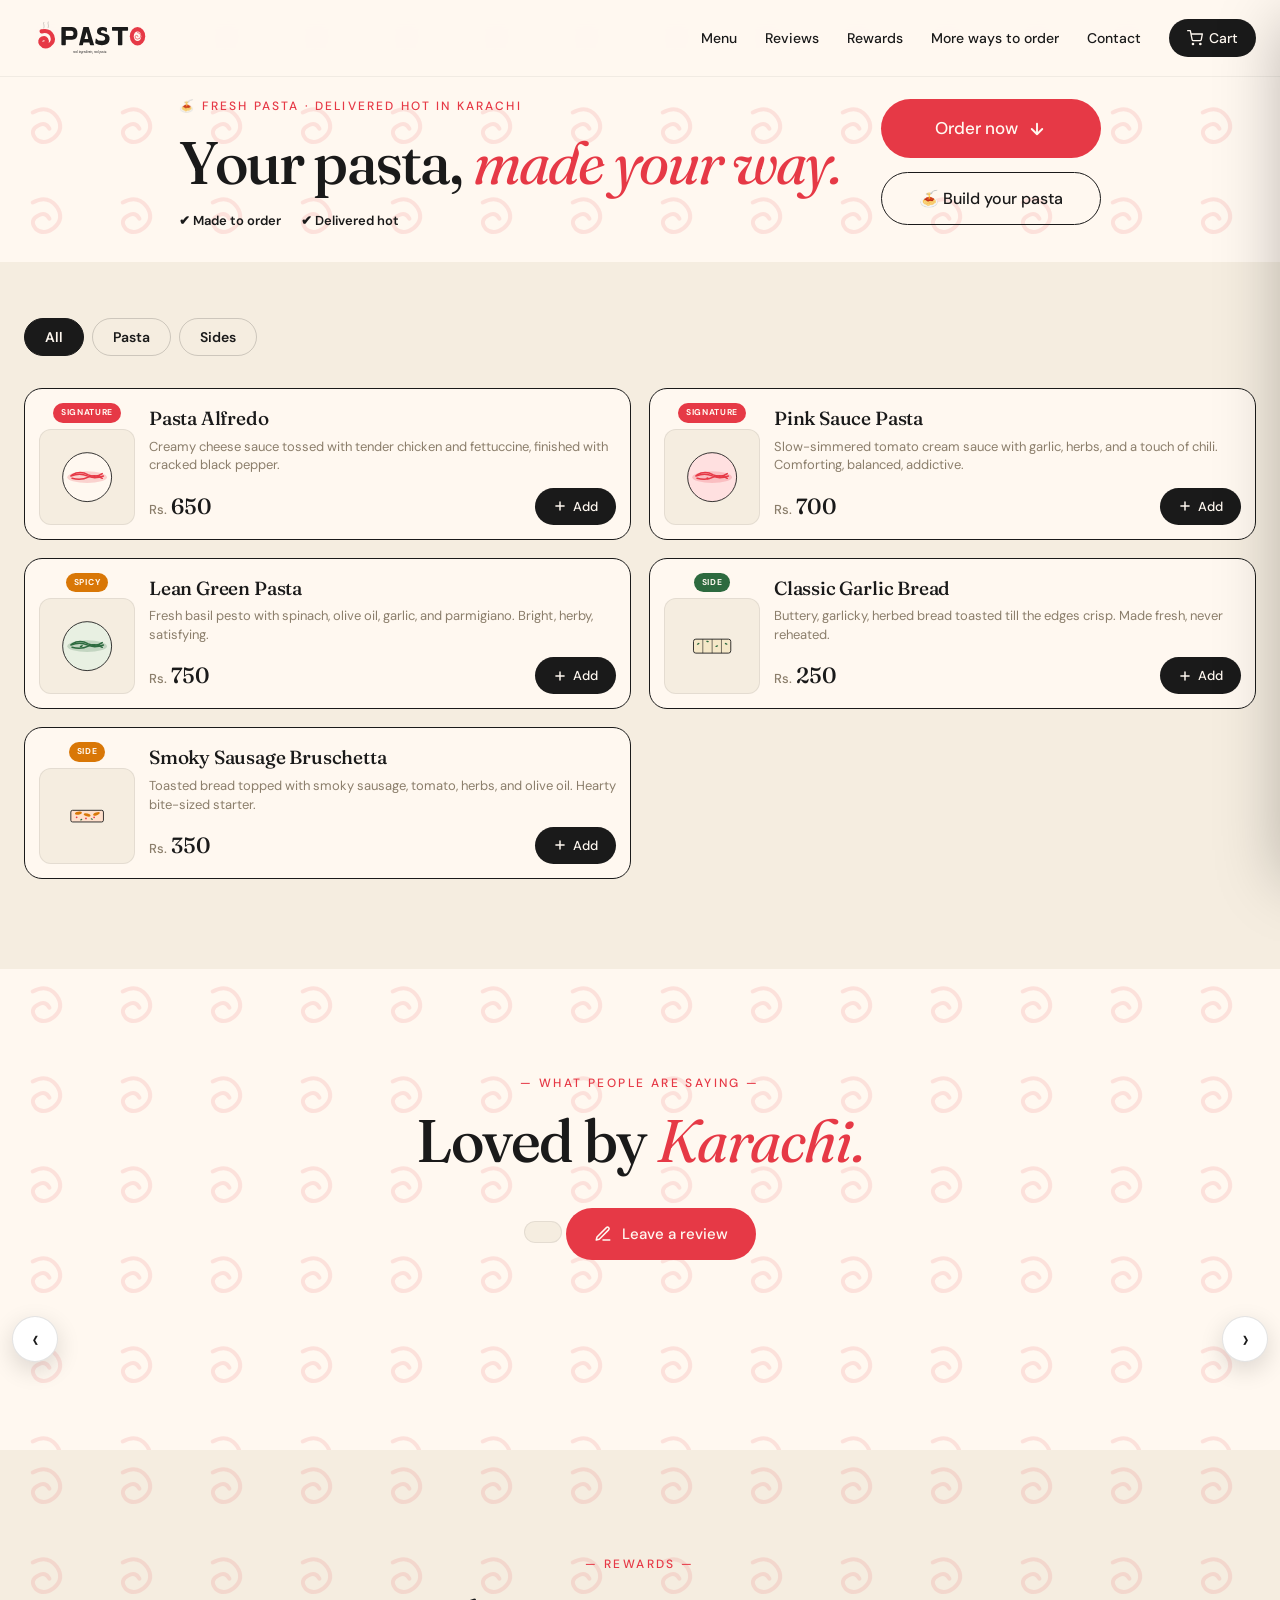
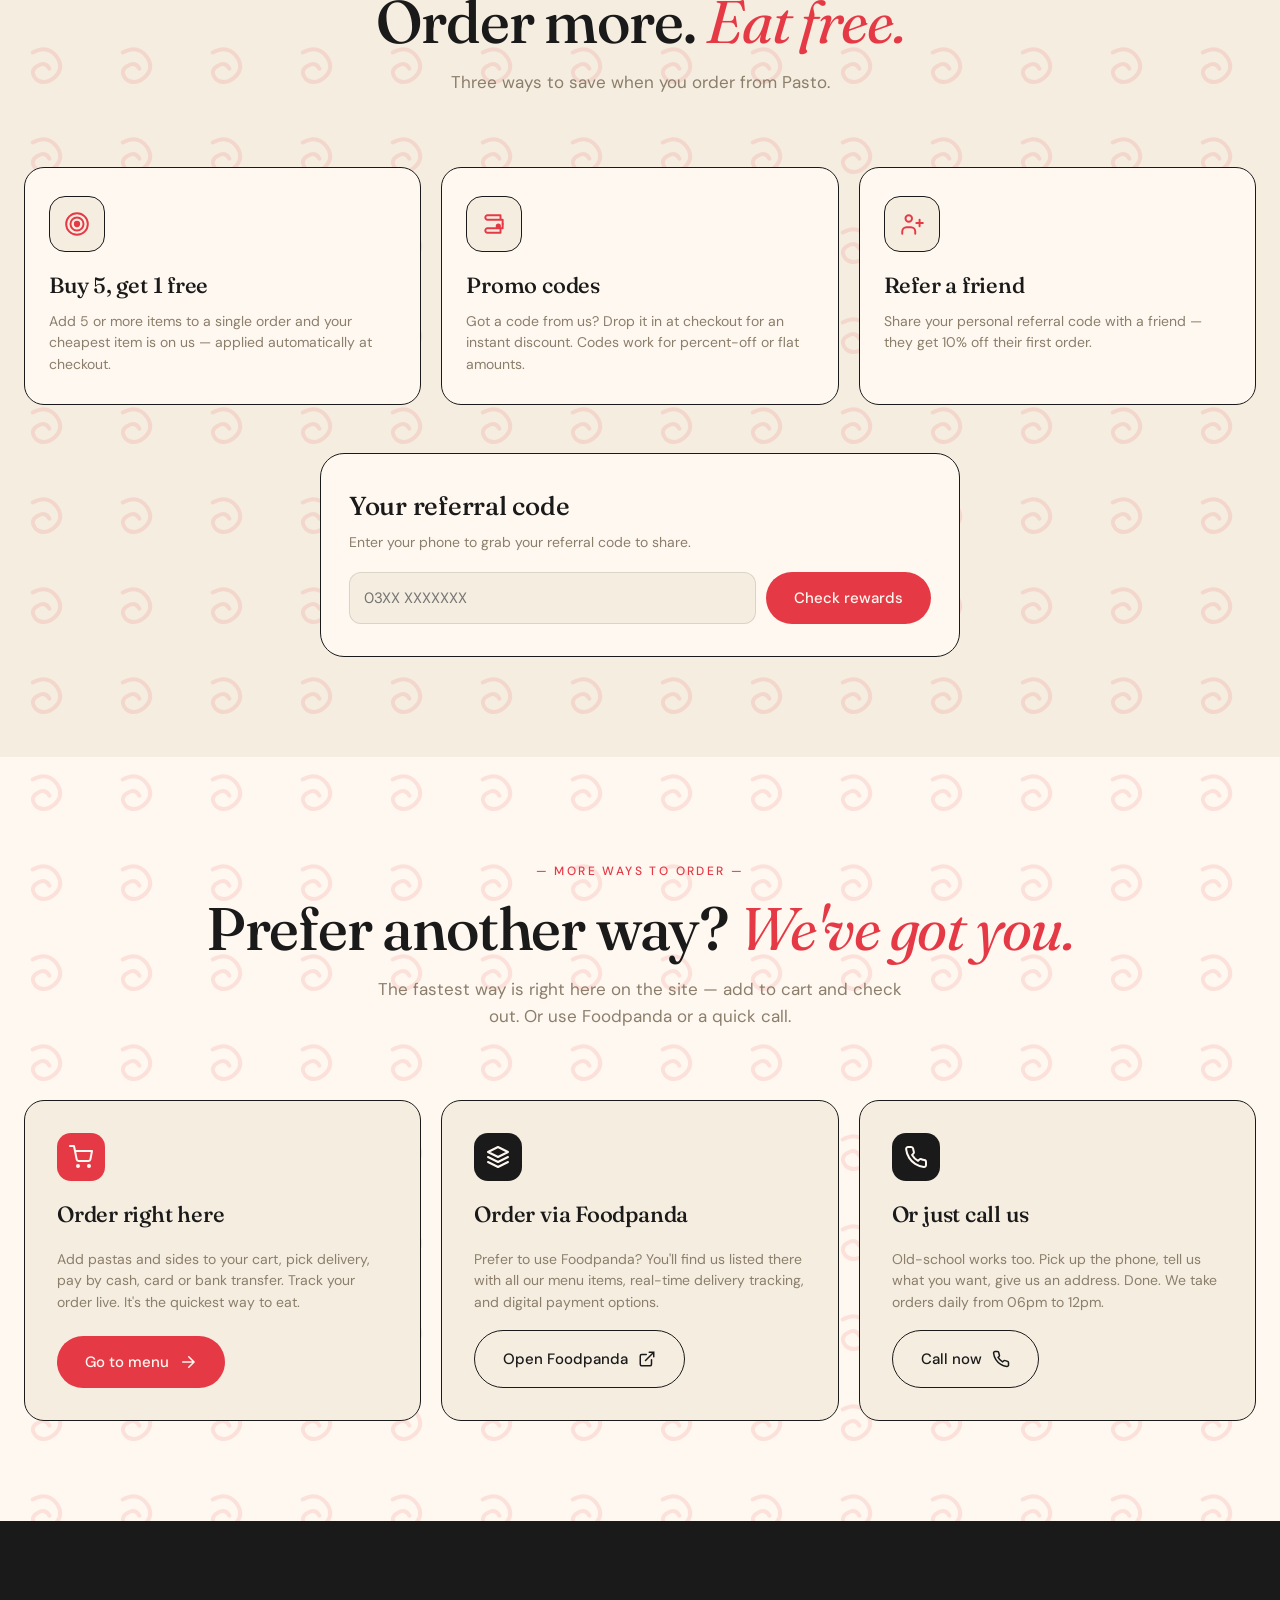
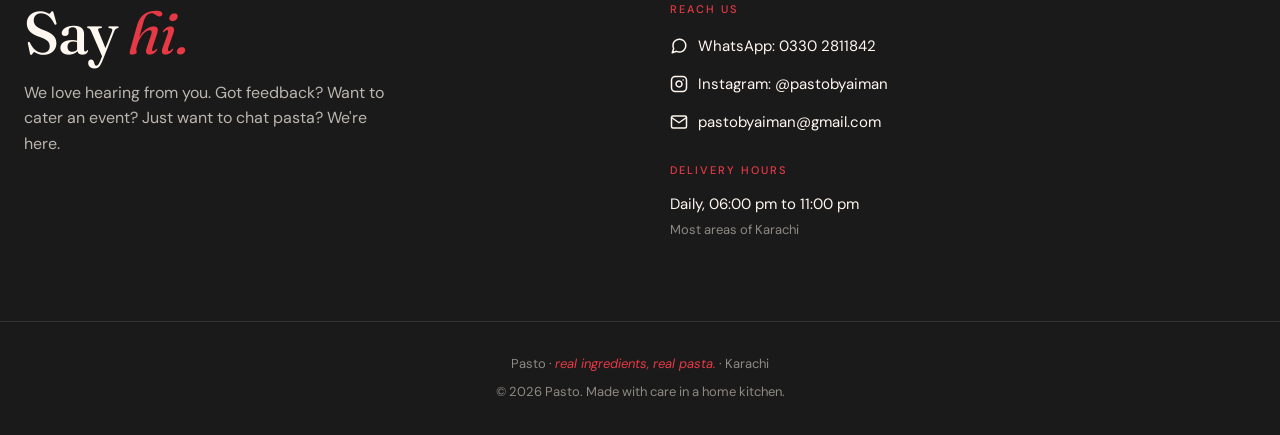
==== commit 4215ed4e: "Remove menu section heading; keep the menu itself Co-Authored-By: Claude Opus 4.8 <noreply@anthropic" ====
--- a/index.html
+++ b/index.html
@@ -256,11 +256,6 @@
   <!-- ============================================== -->
   <section class="menu-section" id="menu">
     <div class="section-inner">
-      <div class="section-header menu-header reveal">
-        <div class="section-eyebrow">— the menu —</div>
-        <h2 class="section-title">Pick your pasta. <em>We'll cook it fresh.</em></h2>
-      </div>
-
       <!-- Festive menu-wide discount banner (admin-controlled) -->
       <div class="promo-banner" id="promoBanner" hidden role="status" aria-live="polite"></div>
 
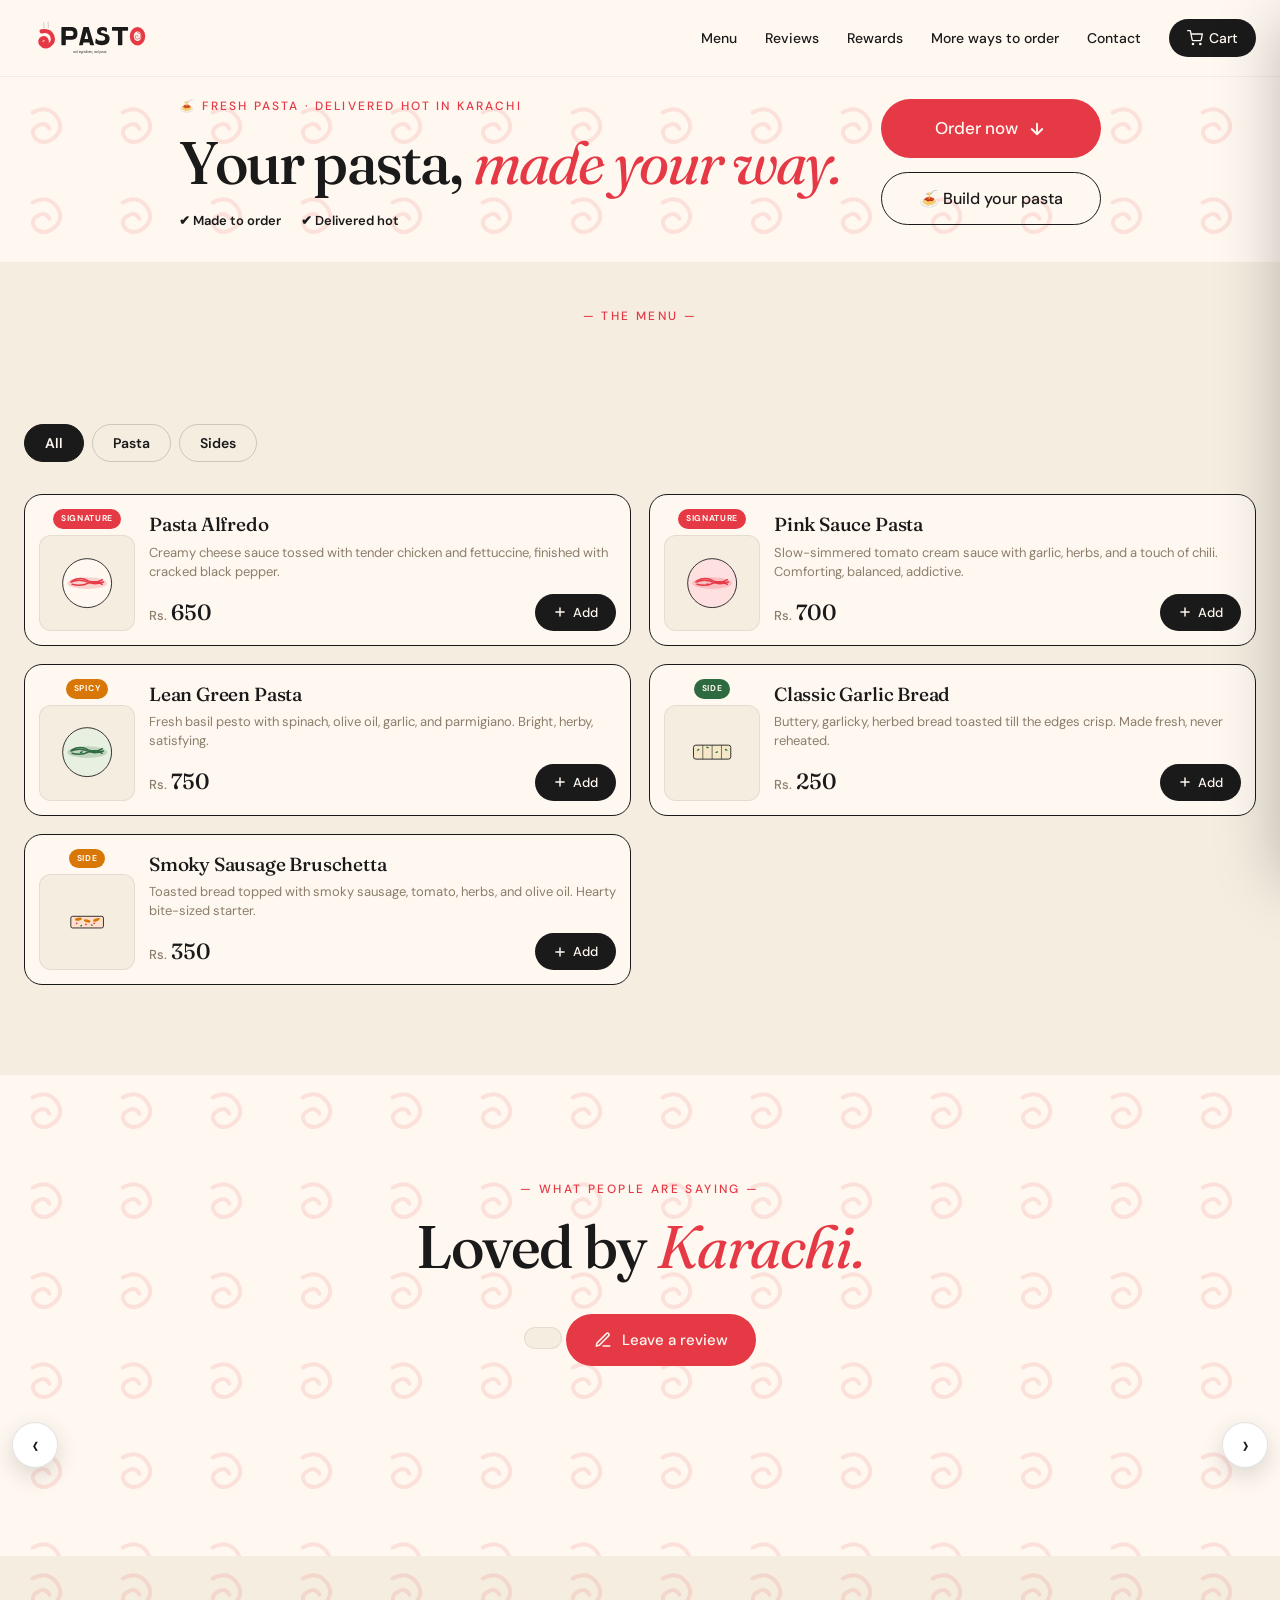
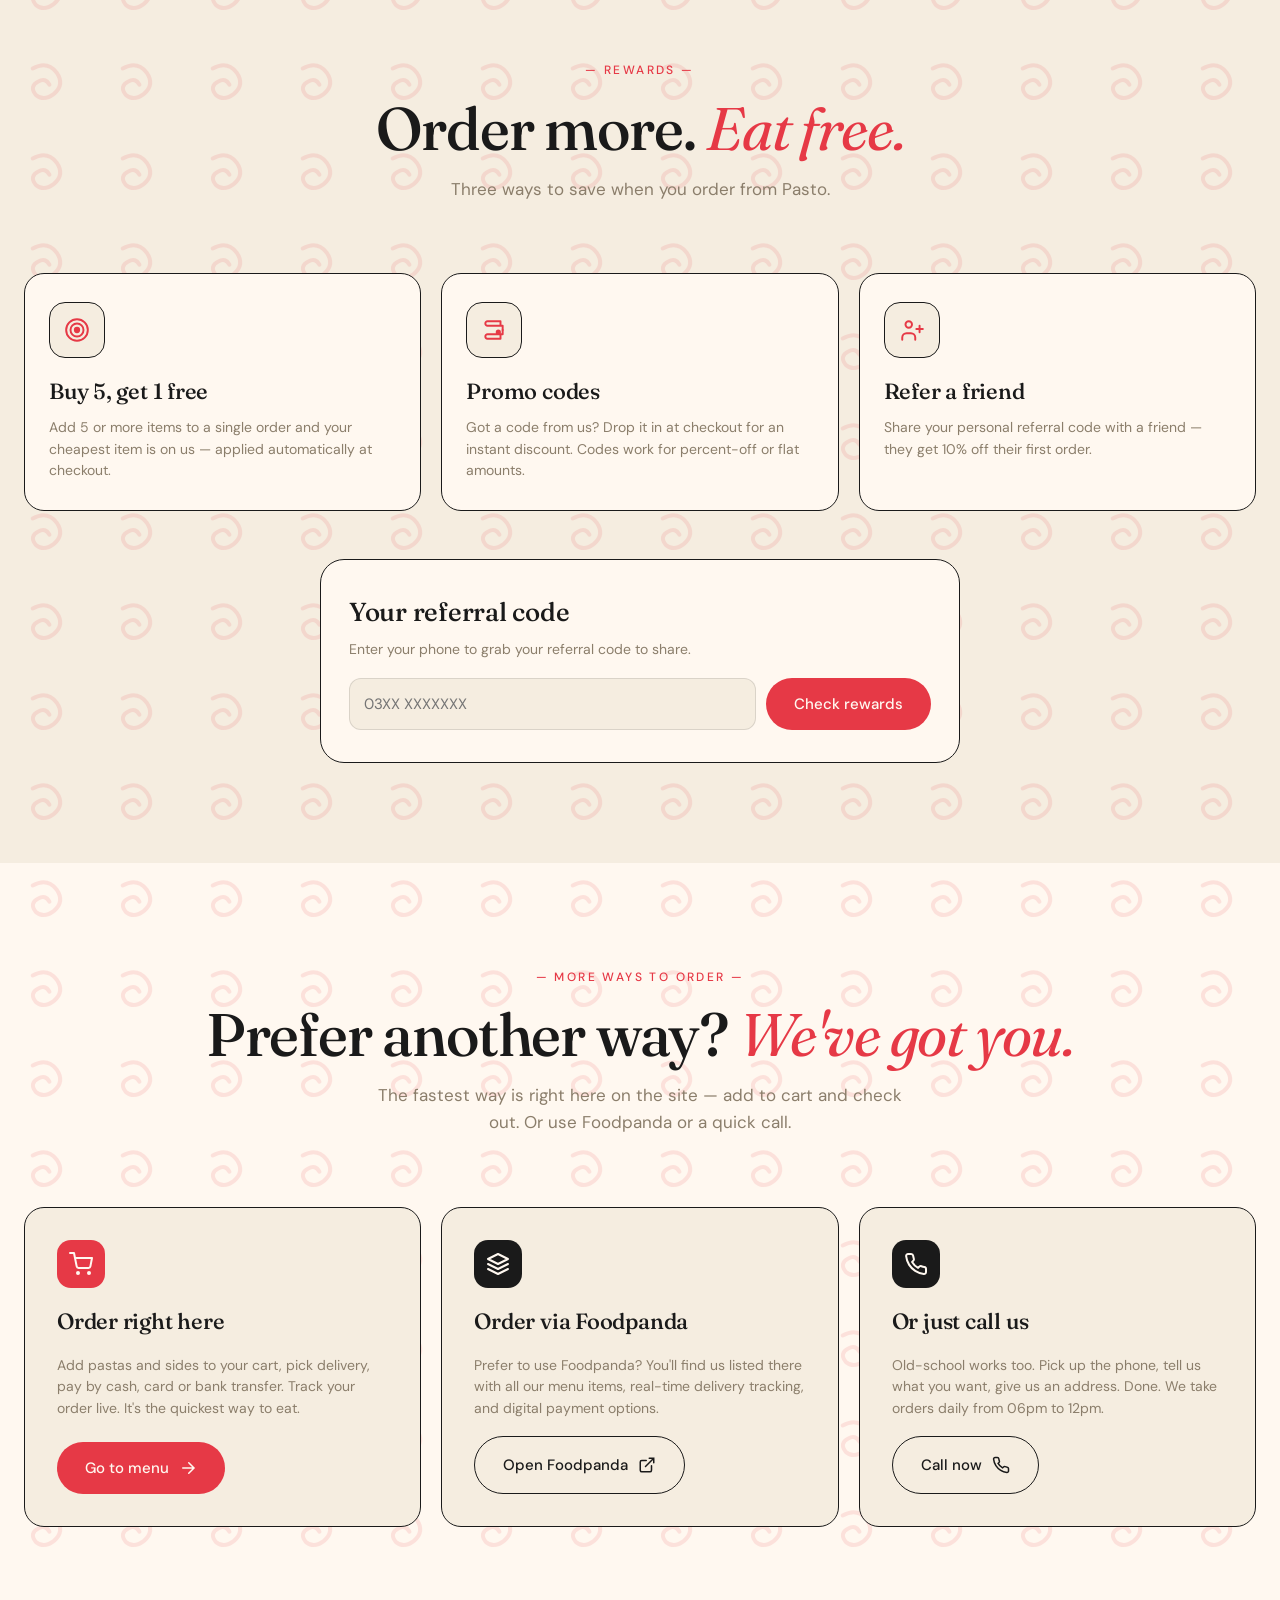
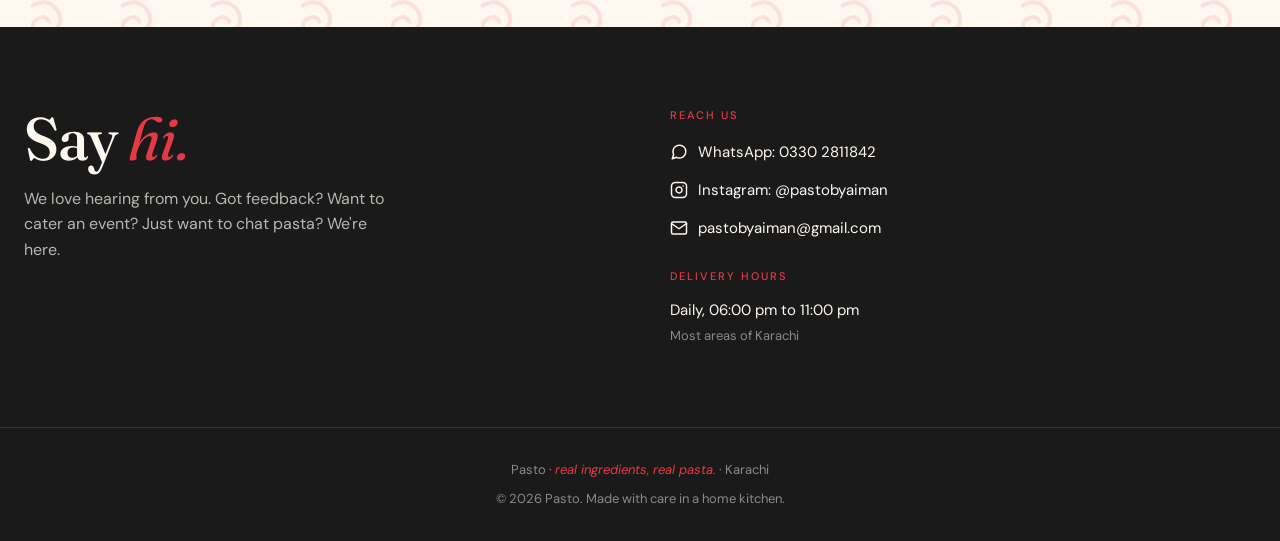
==== commit 58dd49d7: "Restore small "the menu" label; shrink discount banner to a compact pill Co-Authored-By: Claude Opus" ====
--- a/index.html
+++ b/index.html
@@ -256,6 +256,10 @@
   <!-- ============================================== -->
   <section class="menu-section" id="menu">
     <div class="section-inner">
+      <div class="section-header menu-header reveal">
+        <div class="section-eyebrow">— the menu —</div>
+      </div>
+
       <!-- Festive menu-wide discount banner (admin-controlled) -->
       <div class="promo-banner" id="promoBanner" hidden role="status" aria-live="polite"></div>
 
--- a/css/styles.css
+++ b/css/styles.css
@@ -630,16 +630,18 @@
   display: flex;
   align-items: center;
   justify-content: center;
-  gap: 12px;
+  gap: 8px;
   flex-wrap: wrap;
   text-align: center;
-  margin: 16px 0 4px;
-  padding: 14px 20px;
-  border-radius: 14px;
+  width: fit-content;
+  max-width: 100%;
+  margin: 12px auto 6px;
+  padding: 7px 14px;
+  border-radius: 100px;
   background: linear-gradient(90deg, #0b6b3a, #0e8347 50%, #0b6b3a);
   color: #ffffff;
-  box-shadow: 0 12px 30px -14px rgba(11, 107, 58, 0.6);
-  border: 1.5px solid rgba(255,255,255,0.25);
+  box-shadow: 0 6px 16px -10px rgba(11, 107, 58, 0.6);
+  border: 1px solid rgba(255,255,255,0.25);
   animation: promoIn 0.4s cubic-bezier(.2,.8,.2,1.05);
 }
 .promo-banner[hidden] { display: none; }
@@ -651,16 +653,16 @@
   background: #ffffff;
   color: #0b6b3a;
   font-weight: 800;
-  font-size: 15px;
+  font-size: 12px;
   letter-spacing: 0.02em;
-  padding: 5px 12px;
+  padding: 3px 9px;
   border-radius: 100px;
   white-space: nowrap;
   flex-shrink: 0;
 }
 .promo-banner-text {
   font-weight: 700;
-  font-size: 15px;
+  font-size: 13px;
   letter-spacing: 0.01em;
 }
 
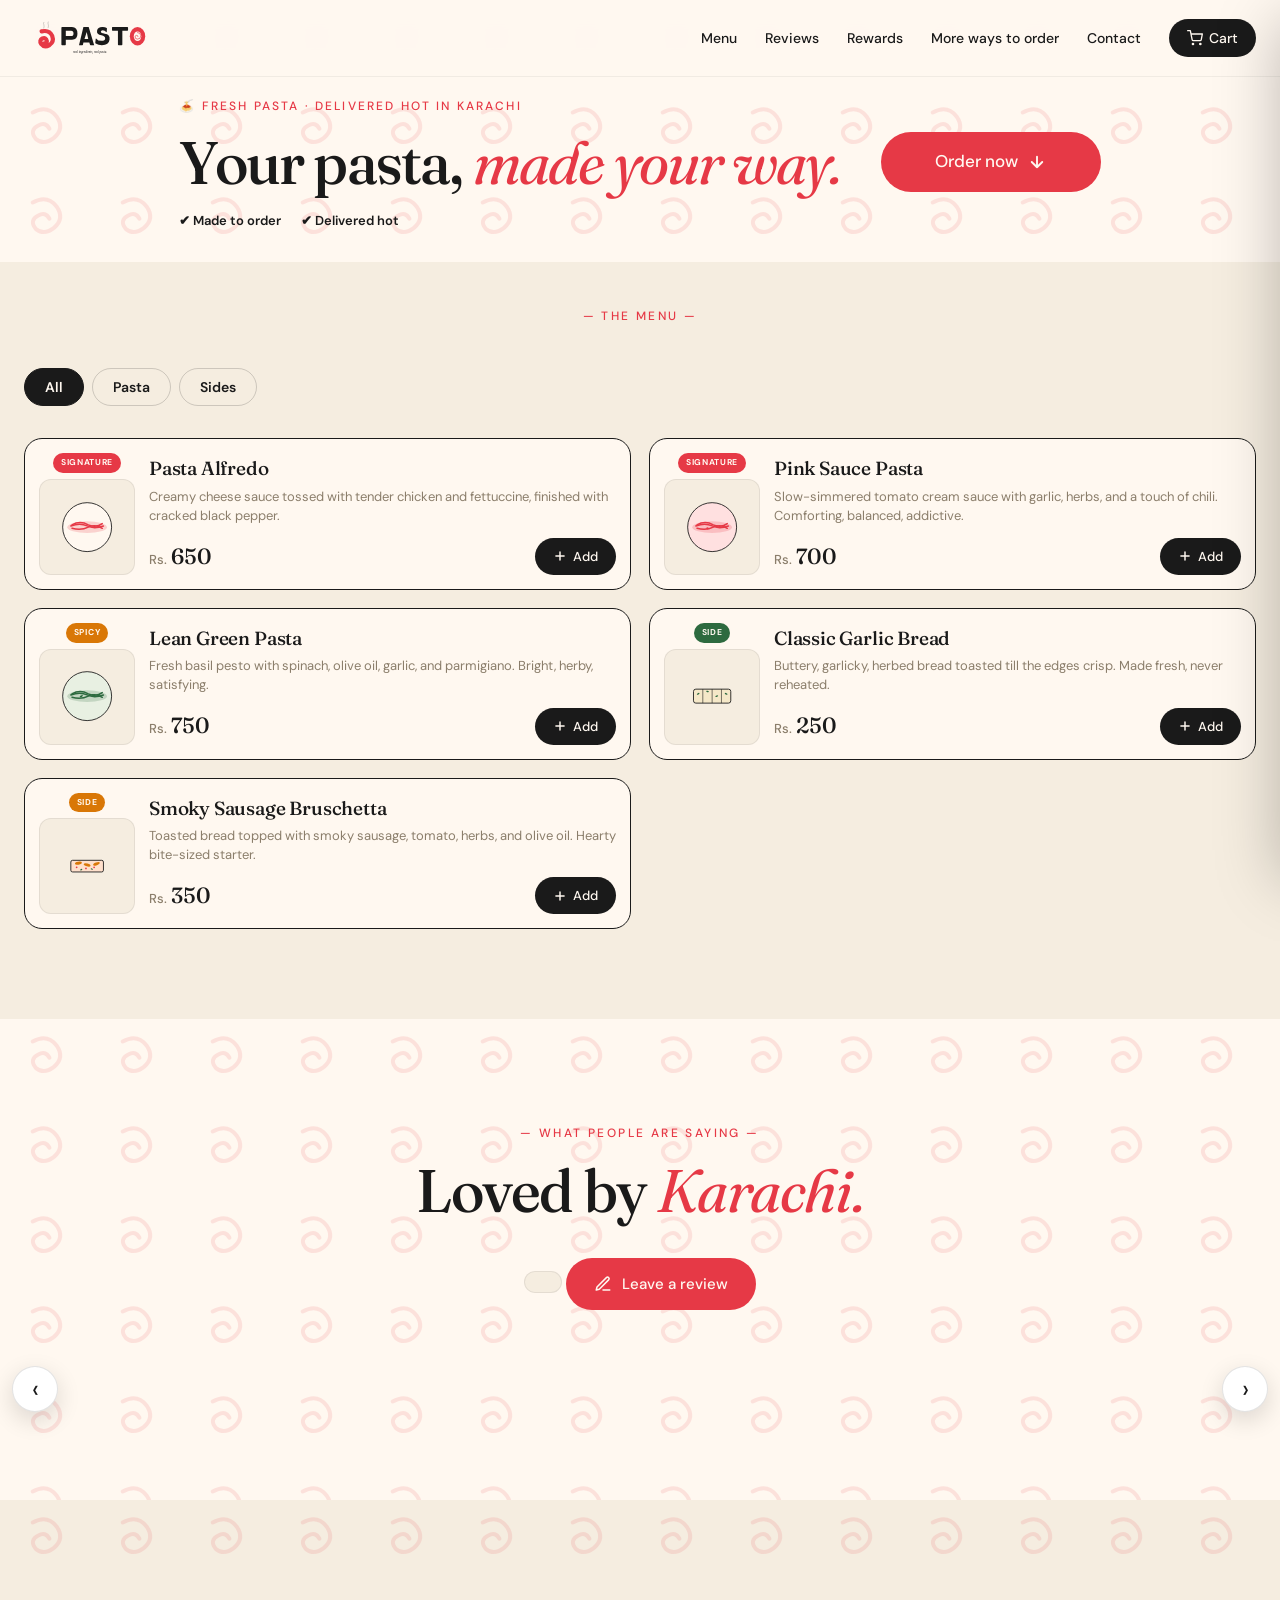
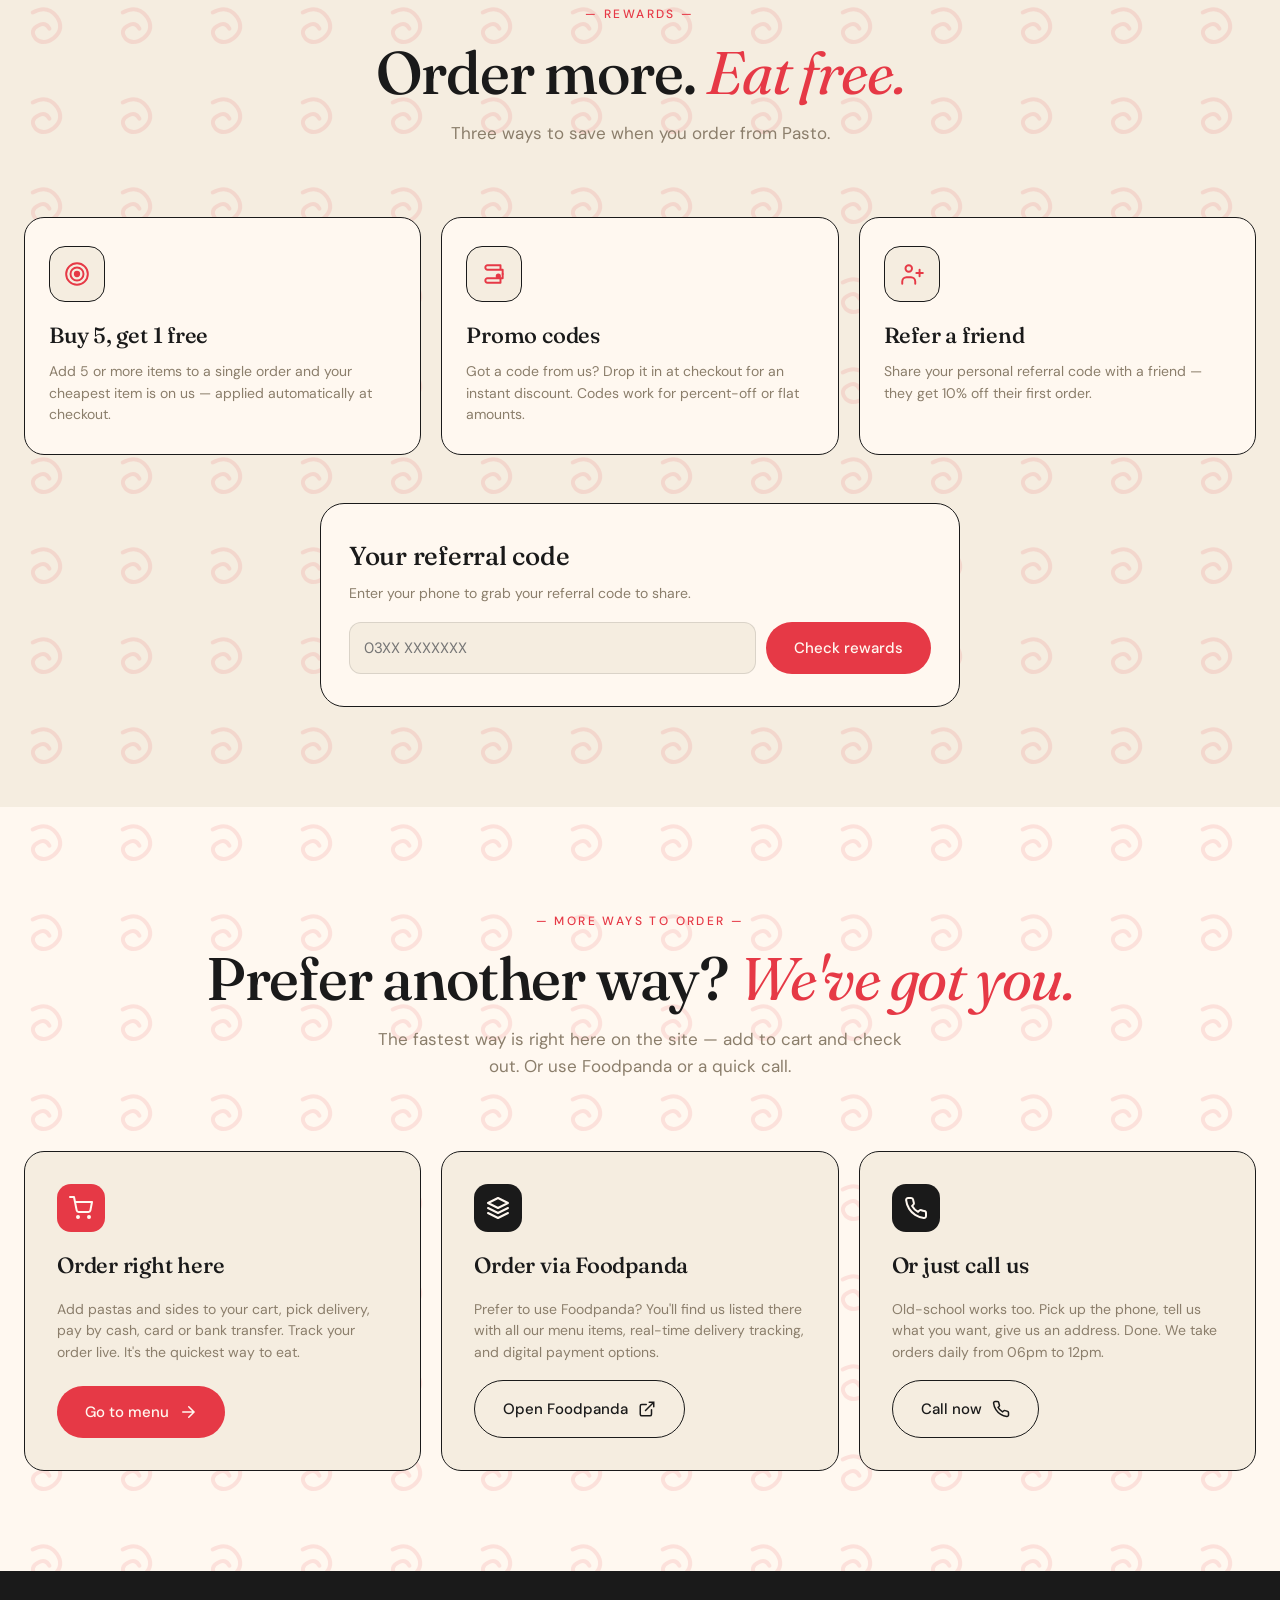
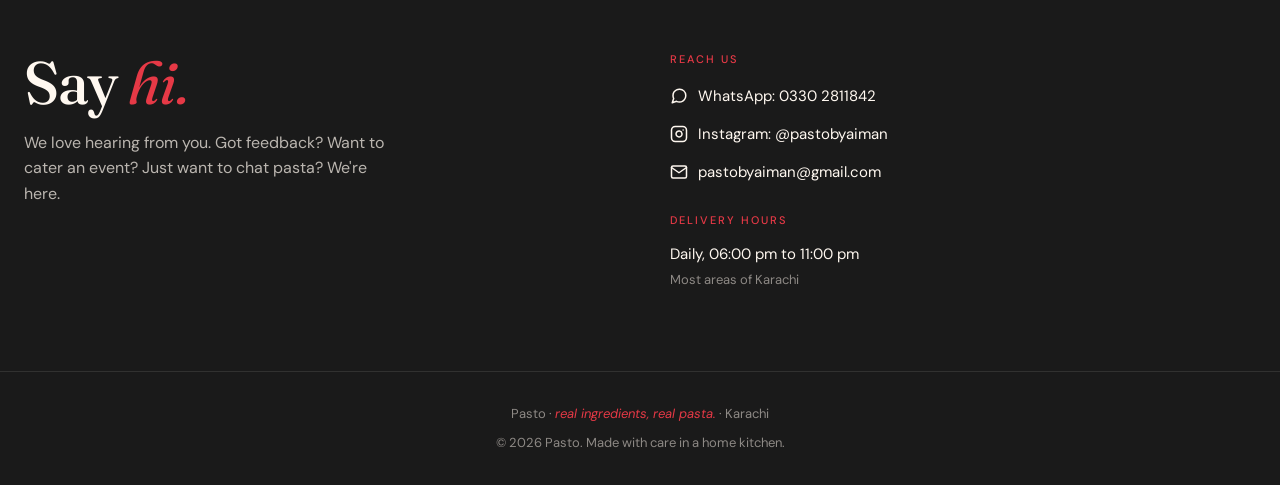
==== commit 20b0f4fc: "Hide Build Your Pasta feature for now (BUILD_PASTA_ENABLED flag) Feature is built but hidden until p" ====
--- a/index.html
+++ b/index.html
@@ -242,7 +242,7 @@
           Order now
           <svg viewBox="0 0 24 24" fill="none" stroke="currentColor" stroke-width="2.5" stroke-linecap="round" stroke-linejoin="round"><path d="M12 5v14M5 12l7 7 7-7"/></svg>
         </a>
-        <button type="button" class="btn btn-secondary hero-build-btn" onclick="openBuildPasta()">
+        <button type="button" class="btn btn-secondary hero-build-btn" onclick="openBuildPasta()" style="display:none">
           🍝 Build your pasta
         </button>
       </div>
--- a/css/styles.css
+++ b/css/styles.css
@@ -508,6 +508,10 @@
 .section-header {
   text-align: center;
   margin-bottom: 70px;
+}
+/* Menu header is just the small label now — no big title, so less gap. */
+.menu-header {
+  margin-bottom: 14px;
 }
 
 .section-eyebrow {
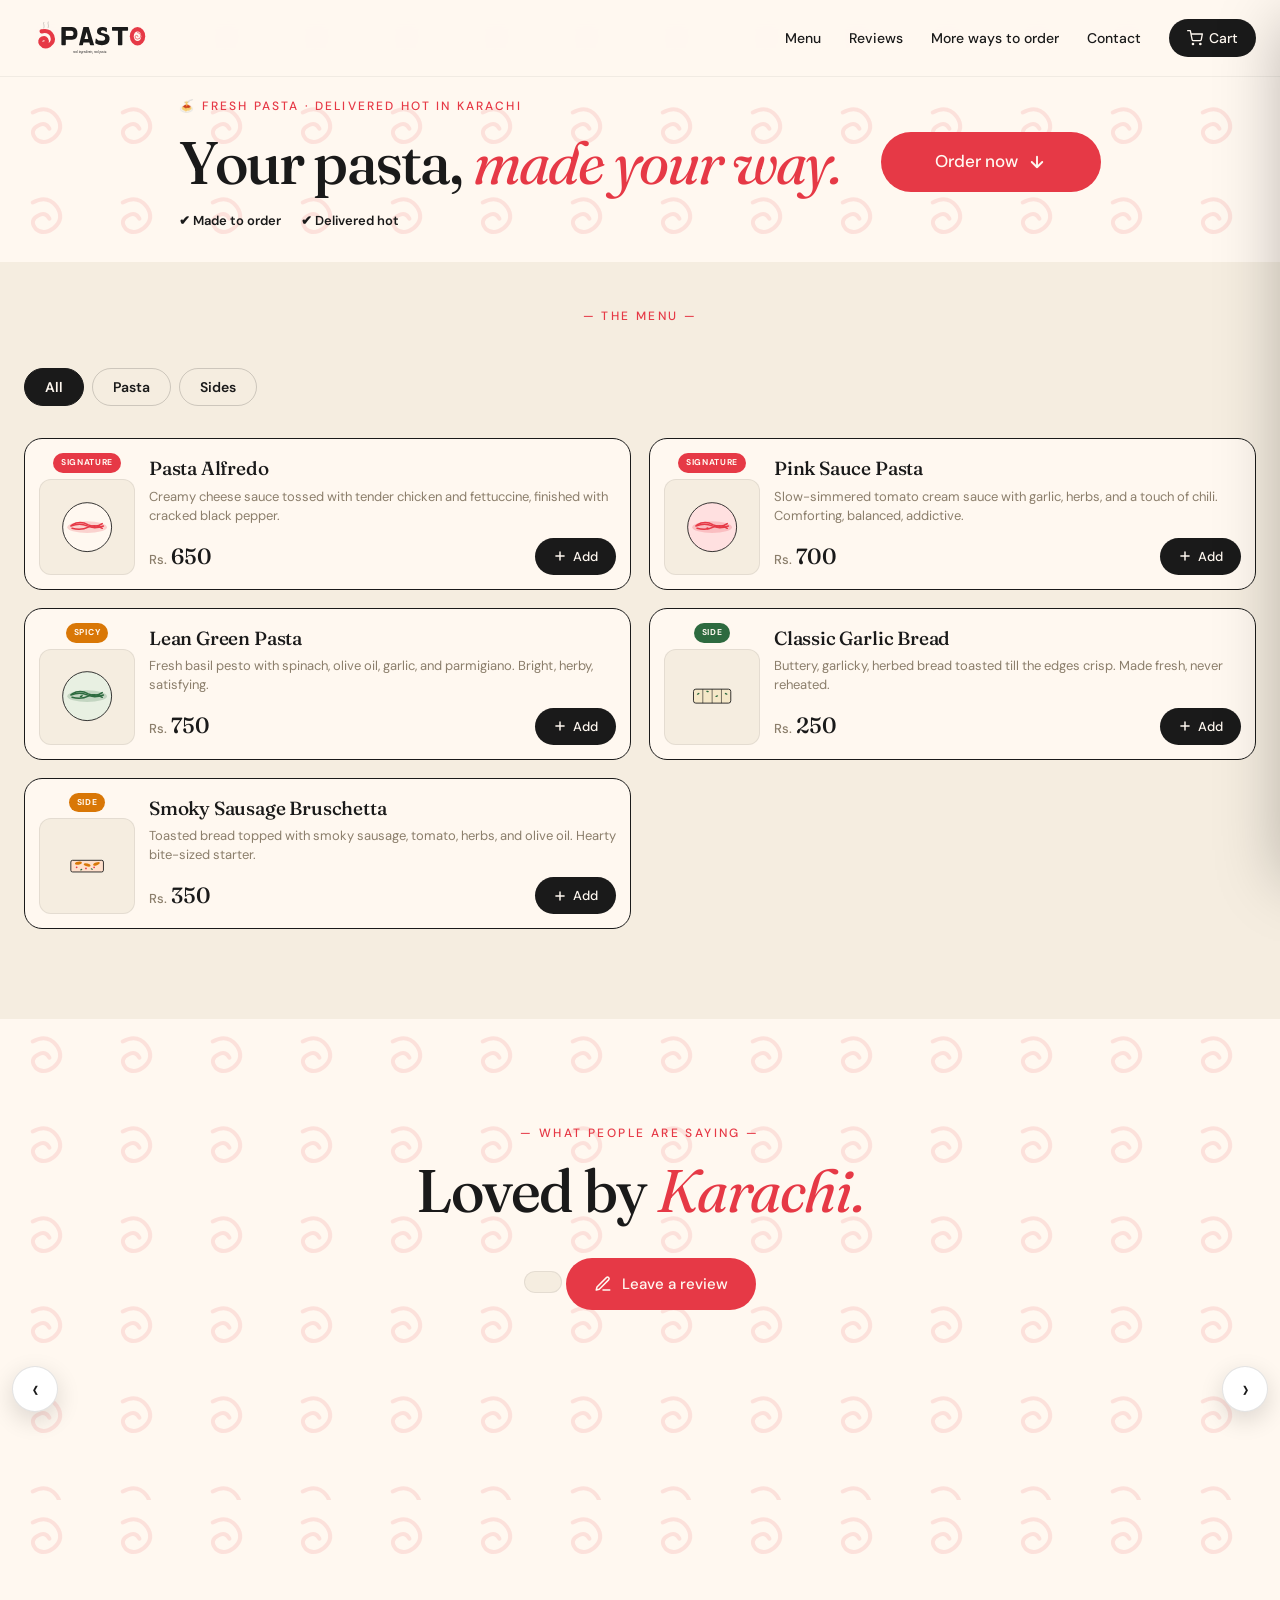
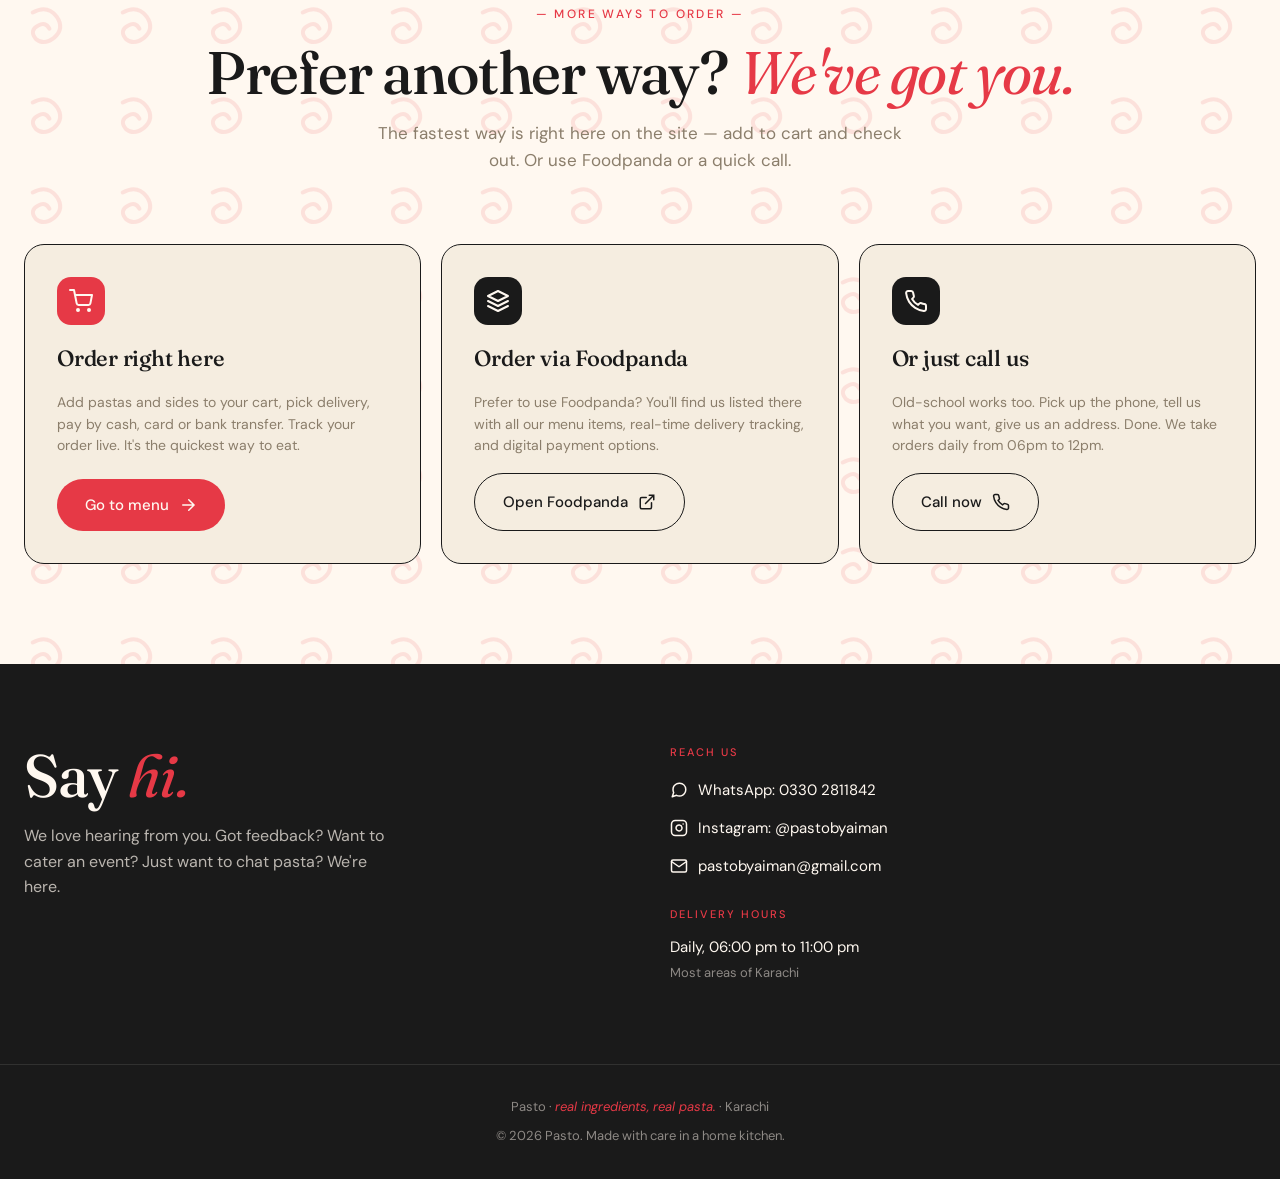
==== commit 6040cbe1: "Remove Rewards section + nav links; keep the buy-5-get-1-free cart reward Drops the homepage Rewards" ====
--- a/index.html
+++ b/index.html
@@ -185,7 +185,6 @@
       <div class="nav-links">
         <a href="#menu">Menu</a>
         <a href="#reviews">Reviews</a>
-        <a href="#rewards">Rewards</a>
         <a href="#order">More ways to order</a>
         <a href="#contact">Contact</a>
         <button class="nav-cart empty" id="navCart" onclick="openCart()">
@@ -204,7 +203,6 @@
     <div class="mobile-nav" id="mobileNav" hidden>
       <a href="#menu" onclick="closeMobileNav()">Menu</a>
       <a href="#reviews" onclick="closeMobileNav()">Reviews</a>
-      <a href="#rewards" onclick="closeMobileNav()">Rewards</a>
       <a href="#order" onclick="closeMobileNav()">More ways to order</a>
       <a href="#contact" onclick="closeMobileNav()">Contact</a>
     </div>
@@ -305,60 +303,6 @@
       <div class="reviews-hint" id="reviewsHint" hidden>← swipe to see more reviews →</div>
       <div class="reviews-empty" id="reviewsEmpty" hidden>
         <p>No reviews yet — be the first to share your experience.</p>
-      </div>
-    </div>
-  </section>
-
-  <!-- ============================================== -->
-  <!-- REWARDS / LOYALTY SECTION                      -->
-  <!-- ============================================== -->
-  <section class="rewards-section" id="rewards">
-    <div class="noodle-bg"></div>
-    <div class="section-inner">
-      <div class="section-header reveal">
-        <div class="section-eyebrow" style="color: var(--red)">— rewards —</div>
-        <h2 class="section-title">Order more. <em>Eat free.</em></h2>
-        <p class="section-sub">Three ways to save when you order from Pasto.</p>
-      </div>
-
-      <div class="rewards-grid reveal">
-        <div class="reward-card">
-          <div class="reward-icon">
-            <svg viewBox="0 0 24 24" fill="none" stroke="currentColor" stroke-width="1.8" stroke-linecap="round" stroke-linejoin="round"><circle cx="12" cy="12" r="10"/><circle cx="12" cy="12" r="6"/><circle cx="12" cy="12" r="2" fill="currentColor"/></svg>
-          </div>
-          <h3 class="reward-title">Buy 5, get 1 free</h3>
-          <p class="reward-text">Add 5 or more items to a single order and your cheapest item is on us — applied automatically at checkout.</p>
-        </div>
-        <div class="reward-card">
-          <div class="reward-icon">
-            <svg viewBox="0 0 24 24" fill="none" stroke="currentColor" stroke-width="1.8" stroke-linecap="round" stroke-linejoin="round"><path d="M20 12V8H6a2 2 0 0 1 0-4h12v4"/><path d="M20 12v4H6a2 2 0 0 0 0 4h12v-4"/><circle cx="16" cy="14" r="1.5" fill="currentColor"/></svg>
-          </div>
-          <h3 class="reward-title">Promo codes</h3>
-          <p class="reward-text">Got a code from us? Drop it in at checkout for an instant discount. Codes work for percent-off or flat amounts.</p>
-        </div>
-        <div class="reward-card">
-          <div class="reward-icon">
-            <svg viewBox="0 0 24 24" fill="none" stroke="currentColor" stroke-width="1.8" stroke-linecap="round" stroke-linejoin="round"><circle cx="9" cy="7" r="3"/><path d="M3 21v-2a4 4 0 0 1 4-4h4a4 4 0 0 1 4 4v2"/><line x1="19" y1="8" x2="19" y2="14"/><line x1="22" y1="11" x2="16" y2="11"/></svg>
-          </div>
-          <h3 class="reward-title">Refer a friend</h3>
-          <p class="reward-text">Share your personal referral code with a friend — they get 10% off their first order.</p>
-        </div>
-      </div>
-
-      <!-- Loyalty card lookup -->
-      <div class="rewards-lookup reveal" id="rewardsLookup">
-        <div class="rewards-lookup-head">
-          <h3 class="rewards-lookup-title">Your referral code</h3>
-          <p class="rewards-lookup-sub">Enter your phone to grab your referral code to share.</p>
-        </div>
-        <form class="rewards-form" id="rewardsForm">
-          <input type="tel" id="rewardsPhone" placeholder="03XX XXXXXXX" required>
-          <button type="submit" class="btn btn-primary">Check rewards</button>
-        </form>
-
-        <div class="rewards-result" id="rewardsResult" hidden>
-          <!-- Filled in by app.js -->
-        </div>
       </div>
     </div>
   </section>
--- a/css/styles.css
+++ b/css/styles.css
@@ -749,6 +749,7 @@
 .cart-bar-label { font-weight: 700; font-size: 16px; letter-spacing: 0.01em; }
 .cart-bar-right { display: inline-flex; align-items: center; gap: 8px; }
 .cart-bar-total { font-weight: 800; font-size: 16px; }
+.cart-bar-strike { text-decoration: line-through; opacity: 0.7; font-weight: 600; font-size: 0.82em; margin-right: 5px; }
 .cart-bar-right svg { width: 18px; height: 18px; }
 
 /* Lift the delivery widget above the cart bar when it's showing */
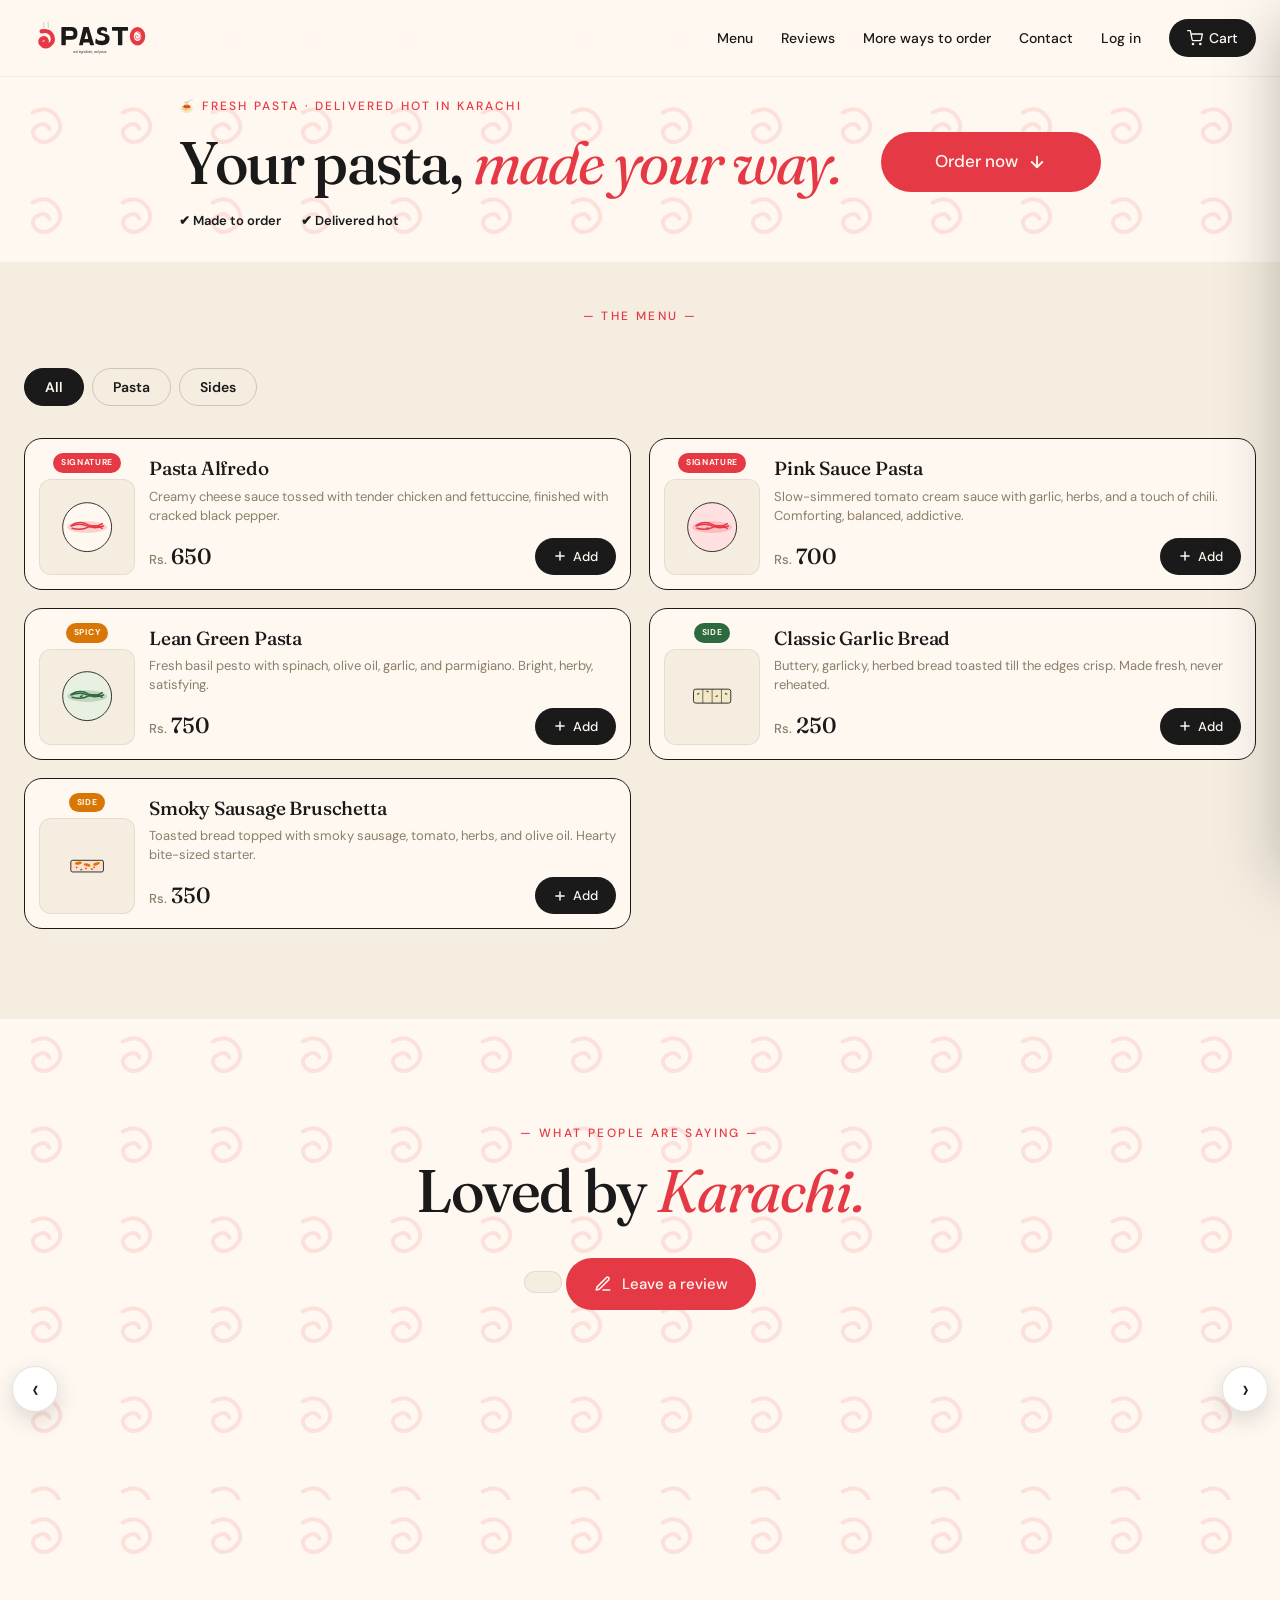
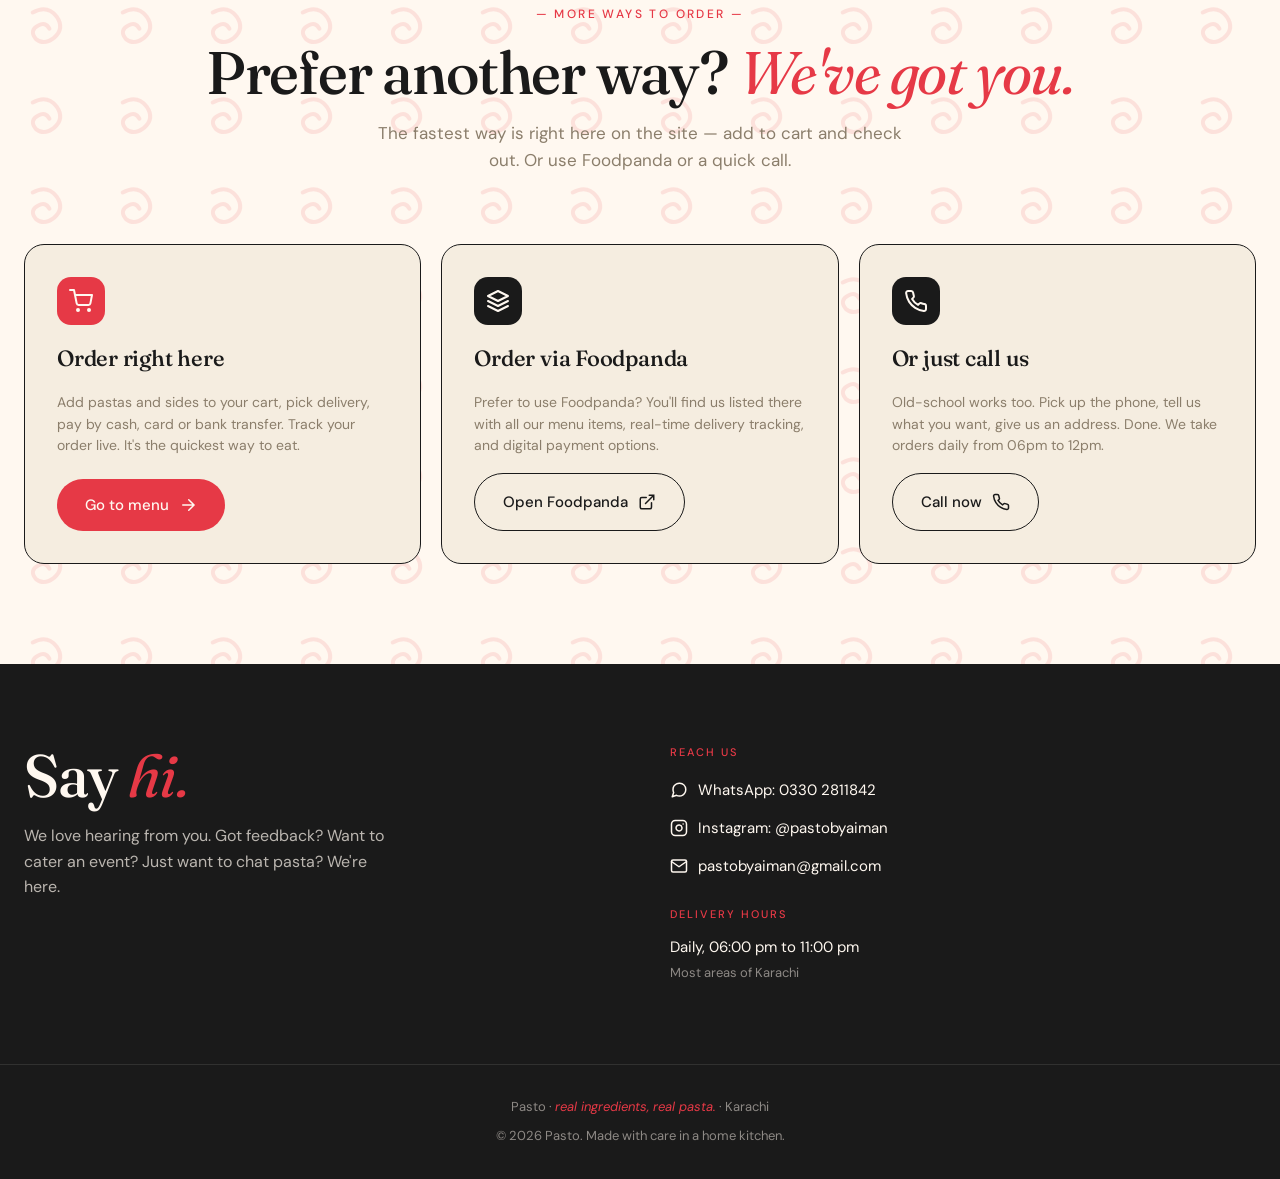
==== commit 74c36063: "Customer accounts: email/password login, order history, one-tap reorder - Auth: email+password (no e" ====
--- a/index.html
+++ b/index.html
@@ -187,6 +187,7 @@
         <a href="#reviews">Reviews</a>
         <a href="#order">More ways to order</a>
         <a href="#contact">Contact</a>
+        <a href="#" id="navAccount" onclick="onAccountClick(); return false;">Log in</a>
         <button class="nav-cart empty" id="navCart" onclick="openCart()">
           <svg width="16" height="16" viewBox="0 0 24 24" fill="none" stroke="currentColor" stroke-width="2" stroke-linecap="round" stroke-linejoin="round">
             <circle cx="9" cy="21" r="1"/>
@@ -205,6 +206,7 @@
       <a href="#reviews" onclick="closeMobileNav()">Reviews</a>
       <a href="#order" onclick="closeMobileNav()">More ways to order</a>
       <a href="#contact" onclick="closeMobileNav()">Contact</a>
+      <a href="#" id="mNavAccount" onclick="closeMobileNav(); onAccountClick(); return false;">Log in</a>
     </div>
   </nav>
 
@@ -423,6 +425,63 @@
         <svg viewBox="0 0 24 24" fill="none" stroke="currentColor" stroke-width="2.5" stroke-linecap="round"><path d="M18 6L6 18M6 6l12 12"/></svg>
       </button>
       <div class="product-modal-body" id="buildModalBody"><!-- filled dynamically --></div>
+    </div>
+  </div>
+
+  <!-- ============================================== -->
+  <!-- ACCOUNT: LOGIN / SIGN UP                        -->
+  <!-- ============================================== -->
+  <div class="product-modal" id="authModal" hidden onclick="if(event.target===this)closeAuthModal()">
+    <div class="product-modal-card acct-card" role="dialog" aria-modal="true" aria-label="Account">
+      <button class="product-modal-close" onclick="closeAuthModal()" aria-label="Close">
+        <svg viewBox="0 0 24 24" fill="none" stroke="currentColor" stroke-width="2.5" stroke-linecap="round"><path d="M18 6L6 18M6 6l12 12"/></svg>
+      </button>
+      <div class="pm-info">
+        <h3 class="pm-name" id="authTitle">Log in</h3>
+        <p class="pm-desc" id="authSub">Log in to see your past orders and reorder in one tap.</p>
+        <form id="authForm" onsubmit="submitAuth(event)">
+          <div class="field" id="authNameField" hidden>
+            <label for="authName">Name</label>
+            <input type="text" id="authName" autocomplete="name" placeholder="Your name">
+          </div>
+          <div class="field" id="authPhoneField" hidden>
+            <label for="authPhone">Phone</label>
+            <input type="tel" id="authPhone" autocomplete="tel" placeholder="03XX XXXXXXX">
+          </div>
+          <div class="field">
+            <label for="authEmail">Email</label>
+            <input type="email" id="authEmail" required autocomplete="email" placeholder="you@email.com">
+          </div>
+          <div class="field">
+            <label for="authPassword">Password</label>
+            <input type="password" id="authPassword" required minlength="6" autocomplete="current-password" placeholder="At least 6 characters">
+          </div>
+          <div class="auth-error" id="authError" hidden></div>
+          <button type="submit" class="pm-add acct-submit" id="authSubmit">Log in</button>
+        </form>
+        <div class="auth-switch">
+          <span id="authSwitchText">New here?</span>
+          <button type="button" class="auth-switch-btn" onclick="toggleAuthMode()" id="authSwitchBtn">Create an account</button>
+        </div>
+      </div>
+    </div>
+  </div>
+
+  <!-- ============================================== -->
+  <!-- ACCOUNT: MY ORDERS                              -->
+  <!-- ============================================== -->
+  <div class="product-modal" id="ordersModal" hidden onclick="if(event.target===this)closeMyOrders()">
+    <div class="product-modal-card acct-card" role="dialog" aria-modal="true" aria-label="My orders">
+      <button class="product-modal-close" onclick="closeMyOrders()" aria-label="Close">
+        <svg viewBox="0 0 24 24" fill="none" stroke="currentColor" stroke-width="2.5" stroke-linecap="round"><path d="M18 6L6 18M6 6l12 12"/></svg>
+      </button>
+      <div class="pm-info">
+        <div class="orders-head">
+          <h3 class="pm-name">My orders</h3>
+          <button type="button" class="orders-logout" onclick="logoutCustomer()">Log out</button>
+        </div>
+        <div id="ordersList"><!-- filled dynamically --></div>
+      </div>
     </div>
   </div>
 
@@ -443,7 +502,7 @@
   <!-- ============================================== -->
   <!-- CART DRAWER                                    -->
   <!-- ============================================== -->
-  <div class="overlay" id="overlay" onclick="closeCart(); closeModal(); closeReviewModal(); closeLaunchModal(); closeOrderConfirmModal(); closeClosedModal(); closePausedModal(); closeProductModal(); closeBuildPasta();"></div>
+  <div class="overlay" id="overlay" onclick="closeCart(); closeModal(); closeReviewModal(); closeLaunchModal(); closeOrderConfirmModal(); closeClosedModal(); closePausedModal(); closeProductModal(); closeBuildPasta(); closeAuthModal(); closeMyOrders();"></div>
   <aside class="cart-drawer" id="cartDrawer">
     <div class="cart-header">
       <div class="cart-title">Your order</div>
--- a/css/styles.css
+++ b/css/styles.css
@@ -2053,6 +2053,31 @@
 .bp-opt-name { font-weight: 600; font-size: 15px; }
 .bp-opt input { width: 20px; height: 20px; accent-color: #E63946; cursor: pointer; }
 
+/* Account modals (login / sign up / my orders) */
+.acct-card { max-width: 420px; }
+.acct-card .pm-info { padding: 26px 22px 24px; }
+#authModal .field { margin-bottom: 12px; }
+#authModal label { display: block; font-size: 13px; font-weight: 700; color: #8B7E6B; margin-bottom: 5px; }
+#authModal input { width: 100%; padding: 12px 13px; border-radius: 11px; border: 1.5px solid rgba(26,26,26,0.16); background: #F5EDE0; font-family: inherit; font-size: 16px; color: #1a1a1a; }
+#authModal input:focus { outline: none; border-color: #1a1a1a; }
+.acct-submit { width: 100%; margin-top: 6px; }
+.auth-error { background: rgba(201,40,55,0.1); color: #c92837; border-radius: 10px; padding: 9px 12px; font-size: 13px; font-weight: 600; margin-bottom: 10px; }
+.auth-switch { text-align: center; margin-top: 14px; font-size: 14px; color: #8B7E6B; }
+.auth-switch-btn { border: none; background: none; color: #E63946; font-weight: 800; cursor: pointer; font-size: 14px; }
+.orders-head { display: flex; align-items: center; justify-content: space-between; margin-bottom: 14px; }
+.orders-logout { border: 1.5px solid rgba(26,26,26,0.16); background: transparent; border-radius: 100px; padding: 6px 14px; font-weight: 700; font-size: 13px; cursor: pointer; color: #1a1a1a; }
+.order-hist { border: 1.5px solid rgba(26,26,26,0.1); border-radius: 14px; padding: 13px 14px; margin-bottom: 10px; }
+.order-hist-top { display: flex; justify-content: space-between; align-items: baseline; gap: 10px; }
+.order-hist-code { font-weight: 800; }
+.order-hist-date { font-size: 12px; color: #8B7E6B; }
+.order-hist-status { font-size: 11px; font-weight: 800; text-transform: uppercase; letter-spacing: 0.04em; color: #2d6a3f; }
+.order-hist-items { font-size: 13px; color: #5c5347; margin: 6px 0 10px; line-height: 1.45; }
+.order-hist-foot { display: flex; justify-content: space-between; align-items: center; }
+.order-hist-total { font-weight: 800; }
+.order-hist-reorder { border: none; background: #E63946; color: #fff; font-weight: 700; font-size: 13px; padding: 8px 16px; border-radius: 100px; cursor: pointer; }
+.orders-empty { text-align: center; color: #8B7E6B; padding: 24px 10px; font-style: italic; }
+#navAccount { cursor: pointer; }
+
 .review-card {
   position: relative;
   background: var(--cream-dark);
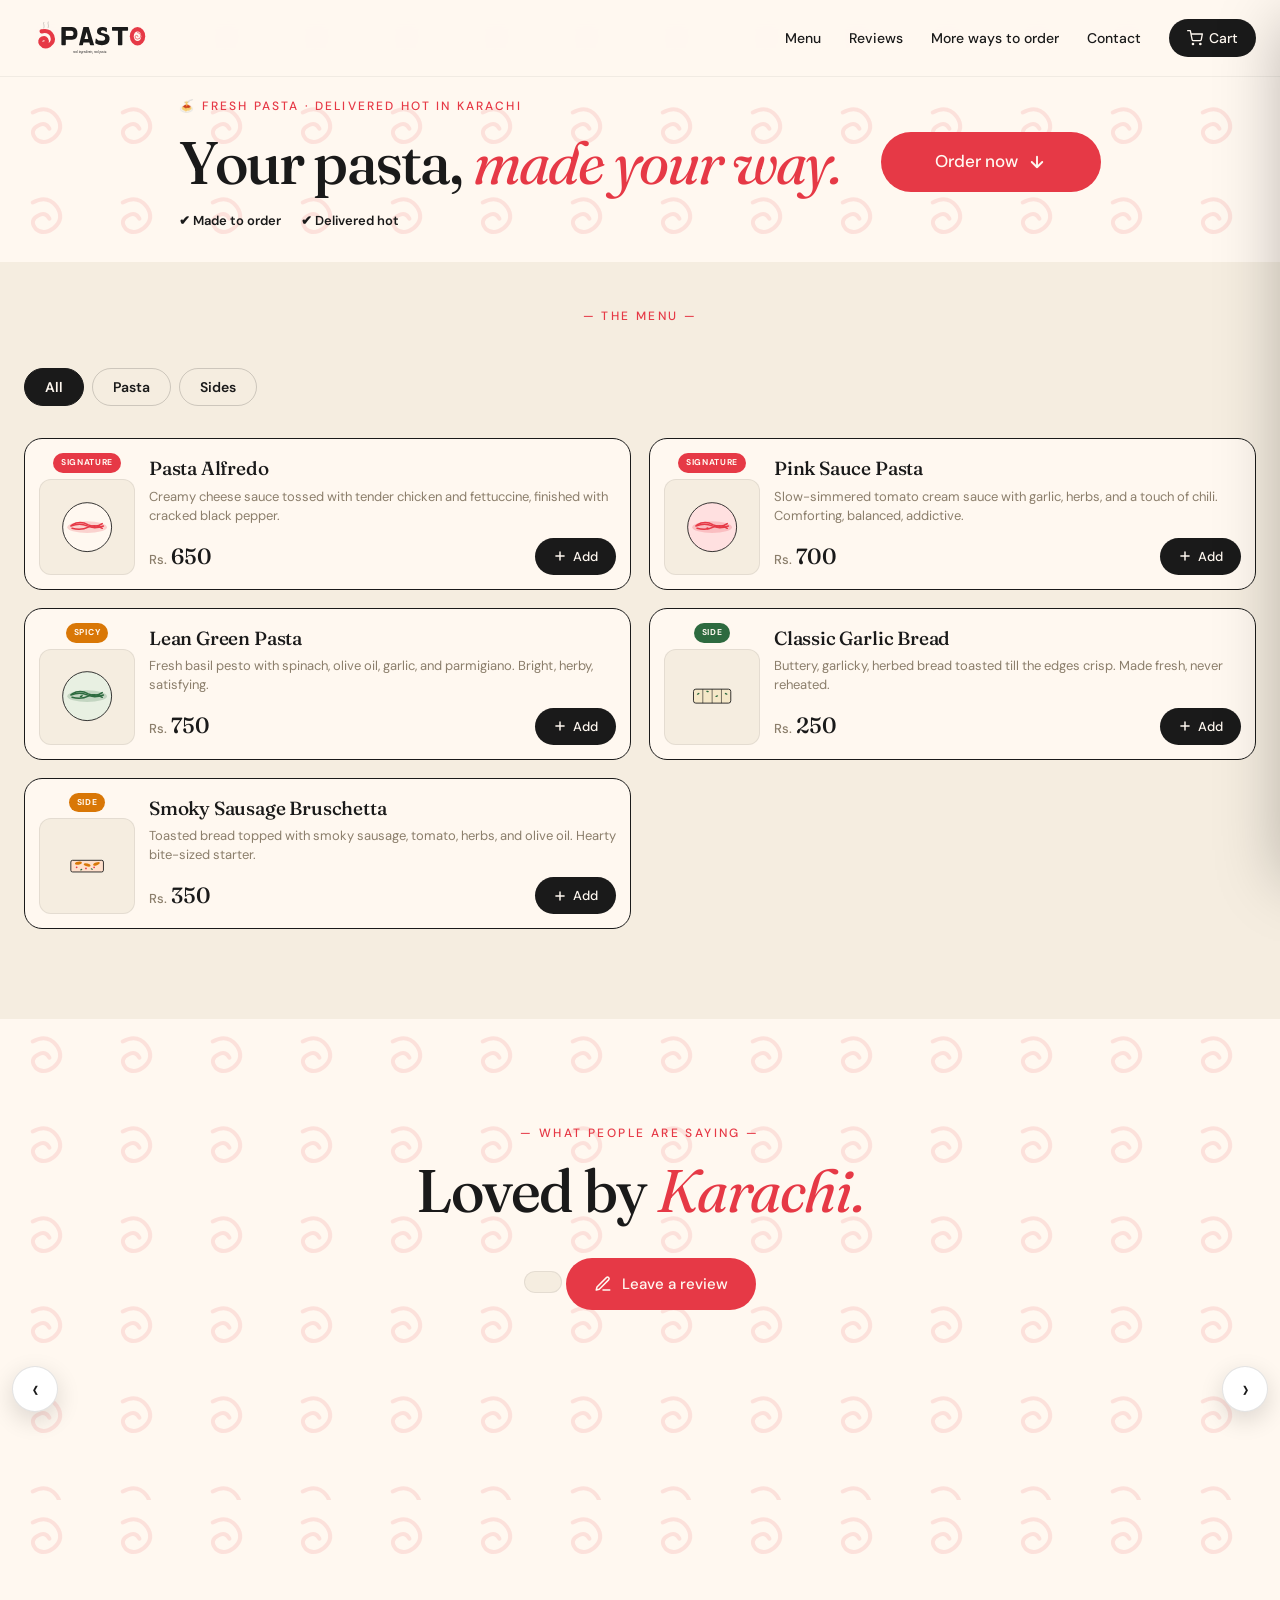
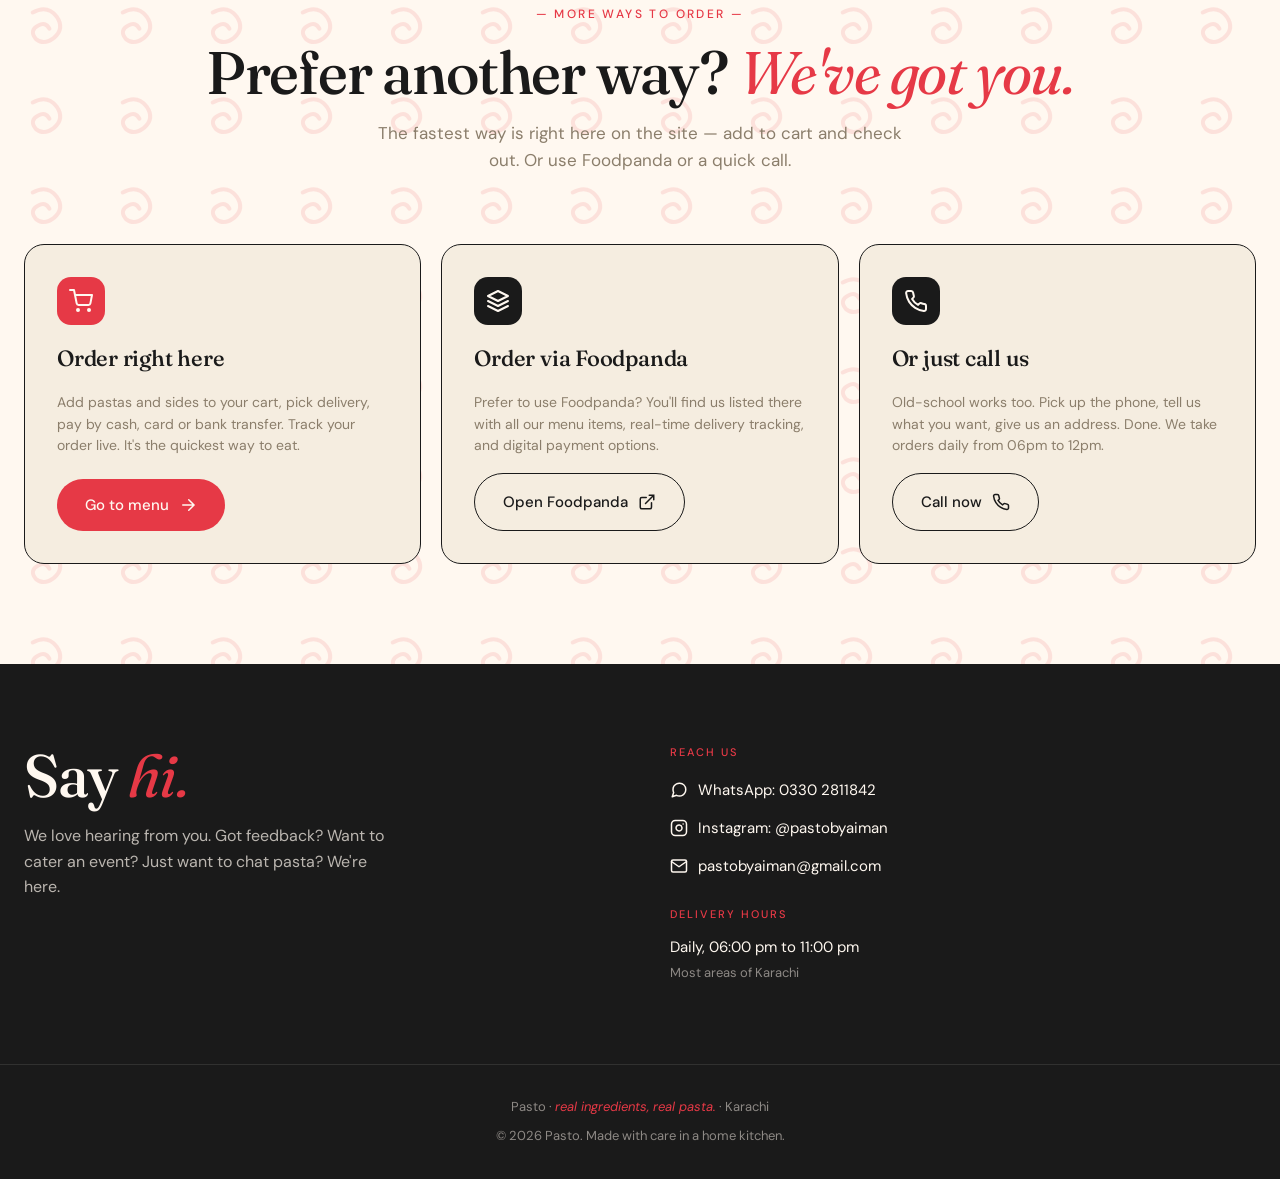
==== commit 4a40ed11: "Revert "Customer accounts: email/password login, order history, one-tap reorder" This reverts commit" ====
--- a/index.html
+++ b/index.html
@@ -187,7 +187,6 @@
         <a href="#reviews">Reviews</a>
         <a href="#order">More ways to order</a>
         <a href="#contact">Contact</a>
-        <a href="#" id="navAccount" onclick="onAccountClick(); return false;">Log in</a>
         <button class="nav-cart empty" id="navCart" onclick="openCart()">
           <svg width="16" height="16" viewBox="0 0 24 24" fill="none" stroke="currentColor" stroke-width="2" stroke-linecap="round" stroke-linejoin="round">
             <circle cx="9" cy="21" r="1"/>
@@ -206,7 +205,6 @@
       <a href="#reviews" onclick="closeMobileNav()">Reviews</a>
       <a href="#order" onclick="closeMobileNav()">More ways to order</a>
       <a href="#contact" onclick="closeMobileNav()">Contact</a>
-      <a href="#" id="mNavAccount" onclick="closeMobileNav(); onAccountClick(); return false;">Log in</a>
     </div>
   </nav>
 
@@ -429,63 +427,6 @@
   </div>
 
   <!-- ============================================== -->
-  <!-- ACCOUNT: LOGIN / SIGN UP                        -->
-  <!-- ============================================== -->
-  <div class="product-modal" id="authModal" hidden onclick="if(event.target===this)closeAuthModal()">
-    <div class="product-modal-card acct-card" role="dialog" aria-modal="true" aria-label="Account">
-      <button class="product-modal-close" onclick="closeAuthModal()" aria-label="Close">
-        <svg viewBox="0 0 24 24" fill="none" stroke="currentColor" stroke-width="2.5" stroke-linecap="round"><path d="M18 6L6 18M6 6l12 12"/></svg>
-      </button>
-      <div class="pm-info">
-        <h3 class="pm-name" id="authTitle">Log in</h3>
-        <p class="pm-desc" id="authSub">Log in to see your past orders and reorder in one tap.</p>
-        <form id="authForm" onsubmit="submitAuth(event)">
-          <div class="field" id="authNameField" hidden>
-            <label for="authName">Name</label>
-            <input type="text" id="authName" autocomplete="name" placeholder="Your name">
-          </div>
-          <div class="field" id="authPhoneField" hidden>
-            <label for="authPhone">Phone</label>
-            <input type="tel" id="authPhone" autocomplete="tel" placeholder="03XX XXXXXXX">
-          </div>
-          <div class="field">
-            <label for="authEmail">Email</label>
-            <input type="email" id="authEmail" required autocomplete="email" placeholder="you@email.com">
-          </div>
-          <div class="field">
-            <label for="authPassword">Password</label>
-            <input type="password" id="authPassword" required minlength="6" autocomplete="current-password" placeholder="At least 6 characters">
-          </div>
-          <div class="auth-error" id="authError" hidden></div>
-          <button type="submit" class="pm-add acct-submit" id="authSubmit">Log in</button>
-        </form>
-        <div class="auth-switch">
-          <span id="authSwitchText">New here?</span>
-          <button type="button" class="auth-switch-btn" onclick="toggleAuthMode()" id="authSwitchBtn">Create an account</button>
-        </div>
-      </div>
-    </div>
-  </div>
-
-  <!-- ============================================== -->
-  <!-- ACCOUNT: MY ORDERS                              -->
-  <!-- ============================================== -->
-  <div class="product-modal" id="ordersModal" hidden onclick="if(event.target===this)closeMyOrders()">
-    <div class="product-modal-card acct-card" role="dialog" aria-modal="true" aria-label="My orders">
-      <button class="product-modal-close" onclick="closeMyOrders()" aria-label="Close">
-        <svg viewBox="0 0 24 24" fill="none" stroke="currentColor" stroke-width="2.5" stroke-linecap="round"><path d="M18 6L6 18M6 6l12 12"/></svg>
-      </button>
-      <div class="pm-info">
-        <div class="orders-head">
-          <h3 class="pm-name">My orders</h3>
-          <button type="button" class="orders-logout" onclick="logoutCustomer()">Log out</button>
-        </div>
-        <div id="ordersList"><!-- filled dynamically --></div>
-      </div>
-    </div>
-  </div>
-
-  <!-- ============================================== -->
   <!-- STICKY VIEW-CART BAR (shows when cart has items) -->
   <!-- ============================================== -->
   <button class="cart-bar" id="cartBar" hidden onclick="openCart()" aria-label="View cart and check out">
@@ -502,7 +443,7 @@
   <!-- ============================================== -->
   <!-- CART DRAWER                                    -->
   <!-- ============================================== -->
-  <div class="overlay" id="overlay" onclick="closeCart(); closeModal(); closeReviewModal(); closeLaunchModal(); closeOrderConfirmModal(); closeClosedModal(); closePausedModal(); closeProductModal(); closeBuildPasta(); closeAuthModal(); closeMyOrders();"></div>
+  <div class="overlay" id="overlay" onclick="closeCart(); closeModal(); closeReviewModal(); closeLaunchModal(); closeOrderConfirmModal(); closeClosedModal(); closePausedModal(); closeProductModal(); closeBuildPasta();"></div>
   <aside class="cart-drawer" id="cartDrawer">
     <div class="cart-header">
       <div class="cart-title">Your order</div>
--- a/css/styles.css
+++ b/css/styles.css
@@ -2053,31 +2053,6 @@
 .bp-opt-name { font-weight: 600; font-size: 15px; }
 .bp-opt input { width: 20px; height: 20px; accent-color: #E63946; cursor: pointer; }
 
-/* Account modals (login / sign up / my orders) */
-.acct-card { max-width: 420px; }
-.acct-card .pm-info { padding: 26px 22px 24px; }
-#authModal .field { margin-bottom: 12px; }
-#authModal label { display: block; font-size: 13px; font-weight: 700; color: #8B7E6B; margin-bottom: 5px; }
-#authModal input { width: 100%; padding: 12px 13px; border-radius: 11px; border: 1.5px solid rgba(26,26,26,0.16); background: #F5EDE0; font-family: inherit; font-size: 16px; color: #1a1a1a; }
-#authModal input:focus { outline: none; border-color: #1a1a1a; }
-.acct-submit { width: 100%; margin-top: 6px; }
-.auth-error { background: rgba(201,40,55,0.1); color: #c92837; border-radius: 10px; padding: 9px 12px; font-size: 13px; font-weight: 600; margin-bottom: 10px; }
-.auth-switch { text-align: center; margin-top: 14px; font-size: 14px; color: #8B7E6B; }
-.auth-switch-btn { border: none; background: none; color: #E63946; font-weight: 800; cursor: pointer; font-size: 14px; }
-.orders-head { display: flex; align-items: center; justify-content: space-between; margin-bottom: 14px; }
-.orders-logout { border: 1.5px solid rgba(26,26,26,0.16); background: transparent; border-radius: 100px; padding: 6px 14px; font-weight: 700; font-size: 13px; cursor: pointer; color: #1a1a1a; }
-.order-hist { border: 1.5px solid rgba(26,26,26,0.1); border-radius: 14px; padding: 13px 14px; margin-bottom: 10px; }
-.order-hist-top { display: flex; justify-content: space-between; align-items: baseline; gap: 10px; }
-.order-hist-code { font-weight: 800; }
-.order-hist-date { font-size: 12px; color: #8B7E6B; }
-.order-hist-status { font-size: 11px; font-weight: 800; text-transform: uppercase; letter-spacing: 0.04em; color: #2d6a3f; }
-.order-hist-items { font-size: 13px; color: #5c5347; margin: 6px 0 10px; line-height: 1.45; }
-.order-hist-foot { display: flex; justify-content: space-between; align-items: center; }
-.order-hist-total { font-weight: 800; }
-.order-hist-reorder { border: none; background: #E63946; color: #fff; font-weight: 700; font-size: 13px; padding: 8px 16px; border-radius: 100px; cursor: pointer; }
-.orders-empty { text-align: center; color: #8B7E6B; padding: 24px 10px; font-style: italic; }
-#navAccount { cursor: pointer; }
-
 .review-card {
   position: relative;
   background: var(--cream-dark);
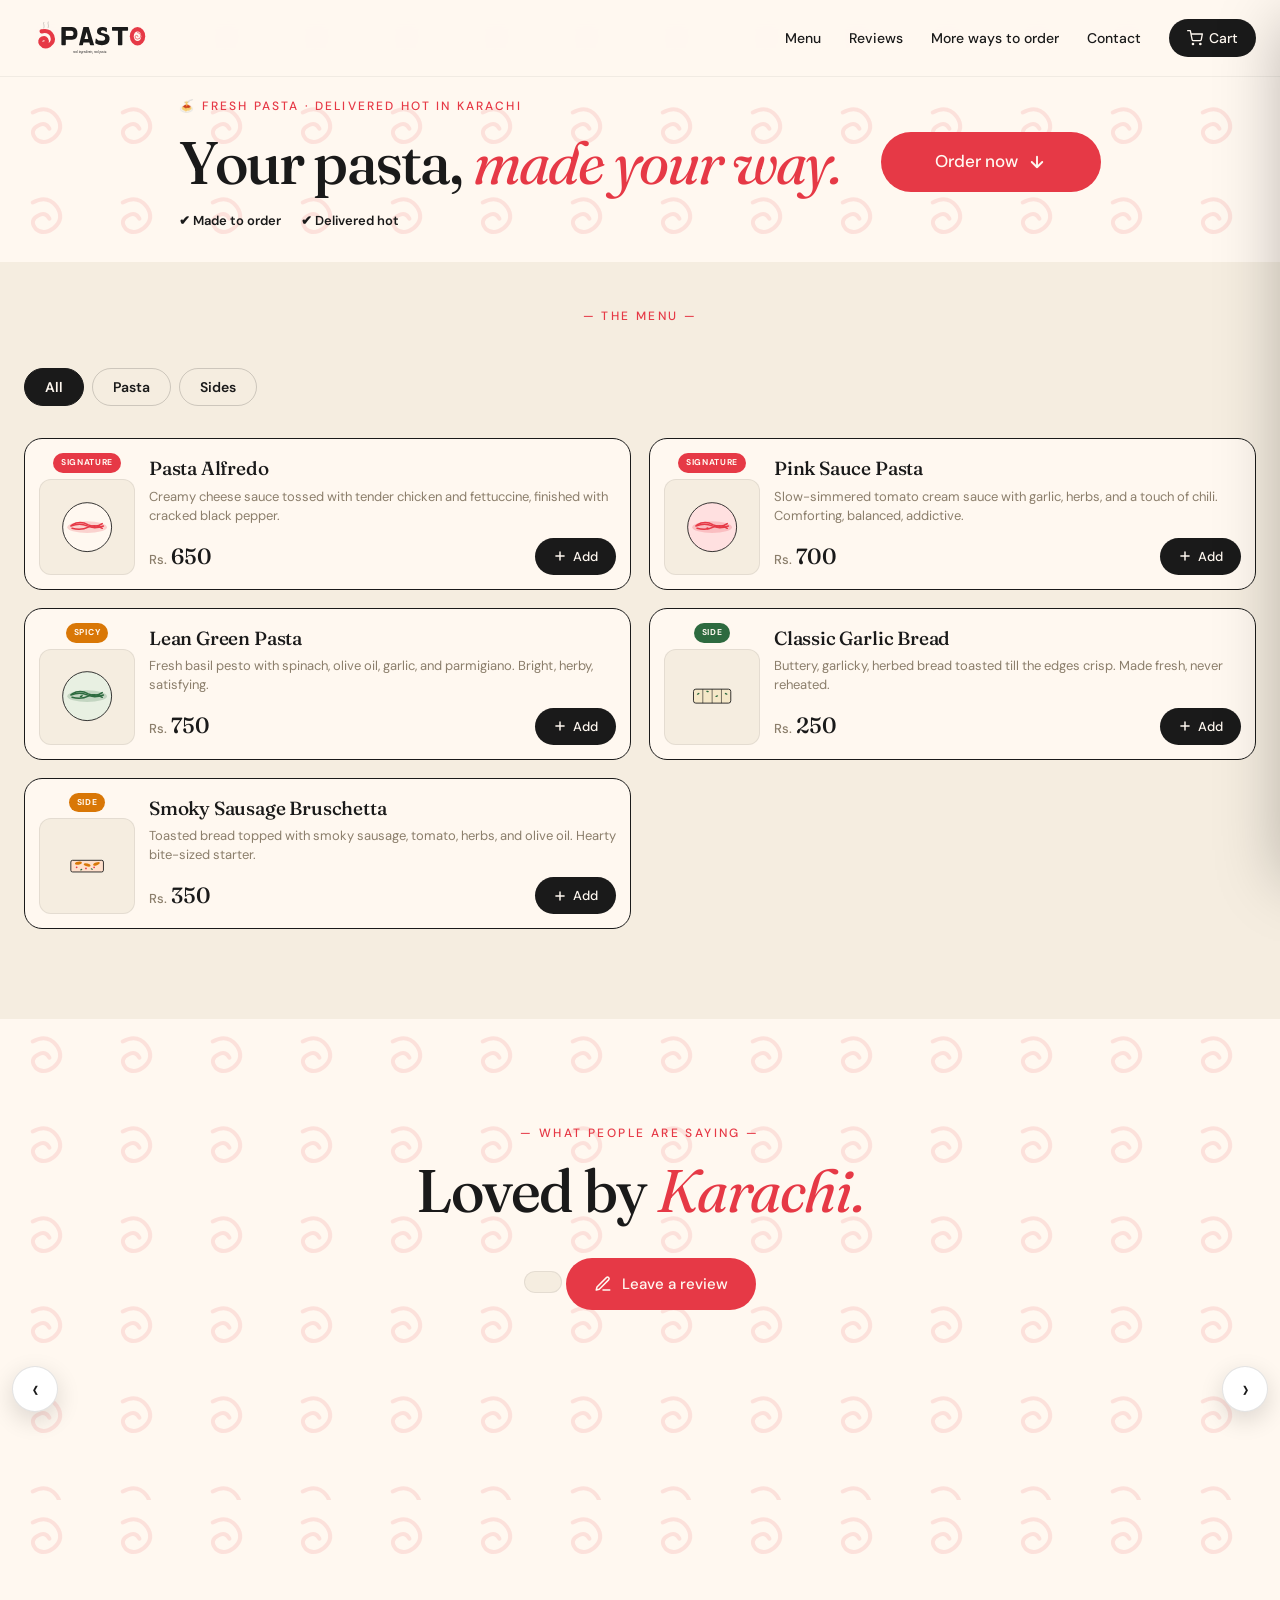
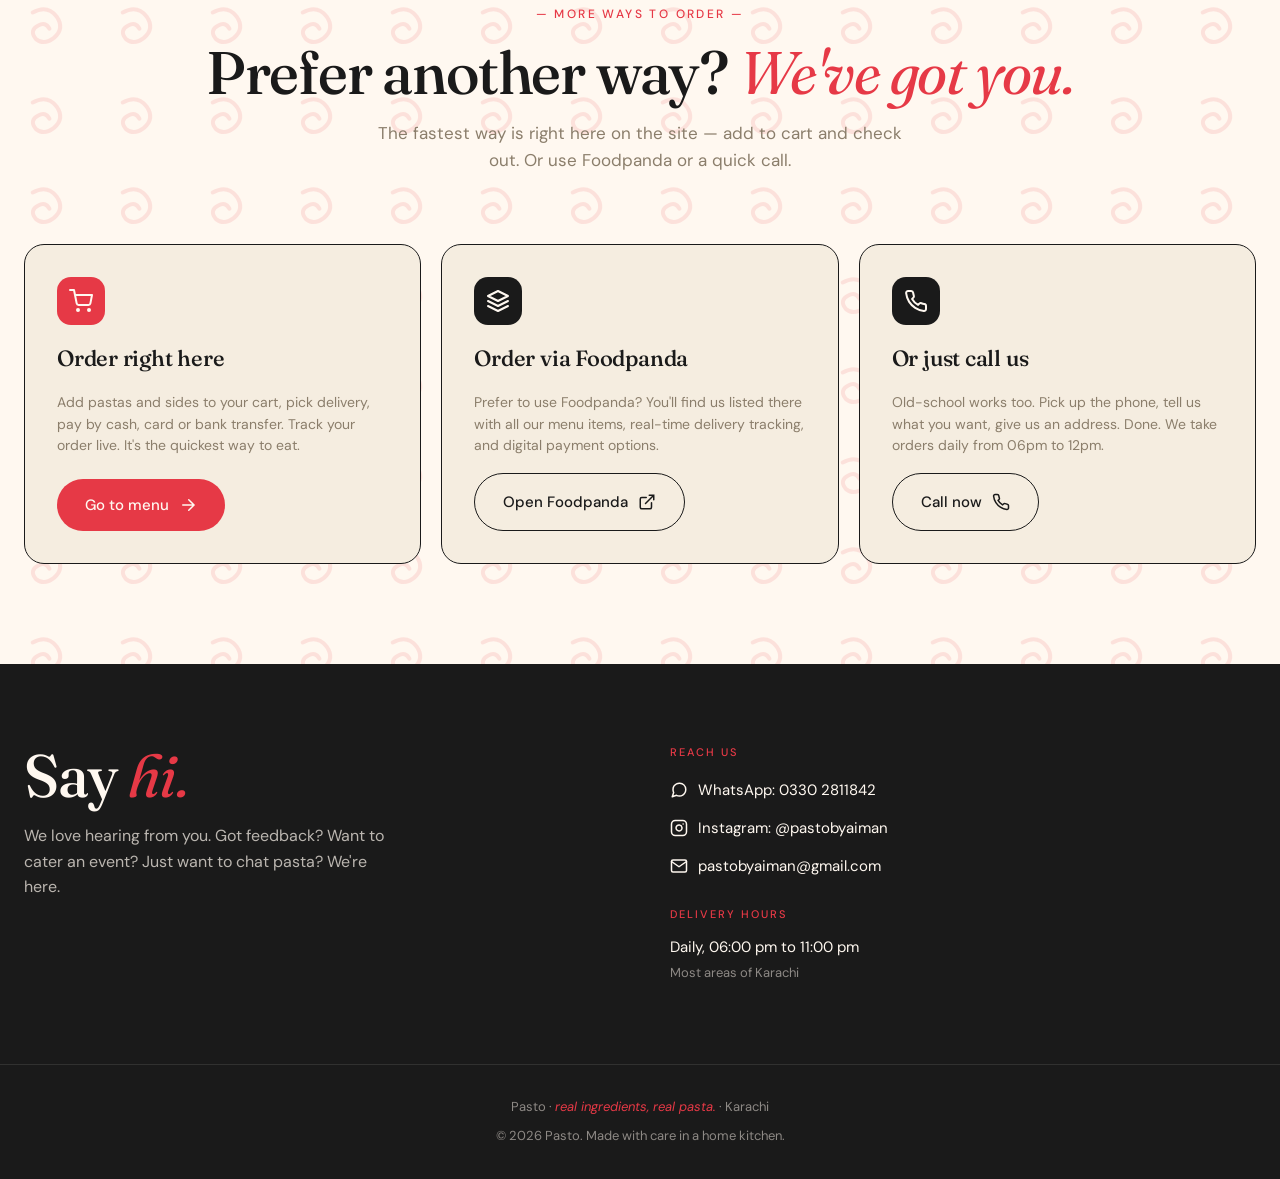
==== commit 87de7d82: "Rotating homepage banners, managed from admin Image-only banner carousel between the hero and the me" ====
--- a/index.html
+++ b/index.html
@@ -248,6 +248,20 @@
   </section>
 
   <!-- ============================================== -->
+  <!-- ROTATING BANNERS (managed in admin → Banners)  -->
+  <!-- ============================================== -->
+  <section class="promo-carousel" id="promoCarousel" hidden aria-roledescription="carousel" aria-label="Featured deals">
+    <div class="pc-inner">
+      <div class="pc-stage">
+        <div class="pc-track" id="pcTrack"></div>
+        <button class="pc-arrow pc-prev" type="button" aria-label="Previous banner" onclick="pcGo(-1)">‹</button>
+        <button class="pc-arrow pc-next" type="button" aria-label="Next banner" onclick="pcGo(1)">›</button>
+      </div>
+      <div class="pc-dots" id="pcDots"></div>
+    </div>
+  </section>
+
+  <!-- ============================================== -->
   <!-- MENU SECTION                                   -->
   <!-- Menu items are populated by js/app.js          -->
   <!-- Edit prices/items in js/config.js              -->
--- a/css/styles.css
+++ b/css/styles.css
@@ -2053,6 +2053,65 @@
 .bp-opt-name { font-weight: 600; font-size: 15px; }
 .bp-opt input { width: 20px; height: 20px; accent-color: #E63946; cursor: pointer; }
 
+/* ============ Rotating homepage banners (between hero and menu) ============ */
+.promo-carousel { background: var(--cream-dark); padding: 18px 24px 0; }
+.promo-carousel[hidden] { display: none; }
+.pc-inner { max-width: 1180px; margin: 0 auto; }
+.pc-stage { position: relative; }
+.pc-track {
+  display: flex;
+  overflow-x: auto;
+  scroll-snap-type: x mandatory;
+  scroll-behavior: smooth;
+  -webkit-overflow-scrolling: touch;
+  scrollbar-width: none;
+  border-radius: 18px;
+  background: #f0e6d6;
+}
+.pc-track::-webkit-scrollbar { display: none; }
+.pc-slide {
+  flex: 0 0 100%;
+  scroll-snap-align: start;
+  display: block;
+  padding: 0;
+  margin: 0;
+  border: none;
+  background: transparent;
+  cursor: default;
+}
+button.pc-slide { cursor: pointer; }
+button.pc-slide:focus-visible { outline: 3px solid var(--red); outline-offset: -3px; }
+.pc-slide img { display: block; width: 100%; aspect-ratio: 8 / 3; object-fit: cover; }
+.pc-arrow {
+  position: absolute; top: 50%; transform: translateY(-50%);
+  width: 42px; height: 42px; border-radius: 50%;
+  border: none; background: rgba(255, 255, 255, 0.92); color: #1a1a1a;
+  font-size: 24px; line-height: 1; cursor: pointer;
+  box-shadow: 0 6px 18px rgba(0, 0, 0, 0.18);
+  display: none; align-items: center; justify-content: center;
+}
+.pc-prev { left: 12px; }
+.pc-next { right: 12px; }
+.pc-arrow:hover { background: var(--red); color: #fff; }
+@media (hover: hover) and (min-width: 768px) {
+  .pc-arrow { display: flex; opacity: 0; transition: opacity 0.2s; }
+  .pc-stage:hover .pc-arrow, .pc-arrow:focus-visible { opacity: 1; }
+}
+.pc-dots { display: flex; justify-content: center; gap: 2px; margin-top: 8px; }
+.pc-dot {
+  width: 20px; height: 20px; padding: 6px; border: none; border-radius: 100px;
+  background: rgba(26, 26, 26, 0.22); background-clip: content-box;
+  cursor: pointer; transition: width 0.2s, background-color 0.2s;
+}
+.pc-dot.on { width: 34px; background-color: var(--red); }
+.promo-carousel.single .pc-arrow,
+.promo-carousel.single .pc-dots { display: none; }
+@media (max-width: 640px) {
+  .promo-carousel { padding: 14px 16px 0; }
+  .pc-track { border-radius: 14px; }
+  .pc-slide.has-mobile img { aspect-ratio: 1 / 1; }
+}
+
 .review-card {
   position: relative;
   background: var(--cream-dark);
